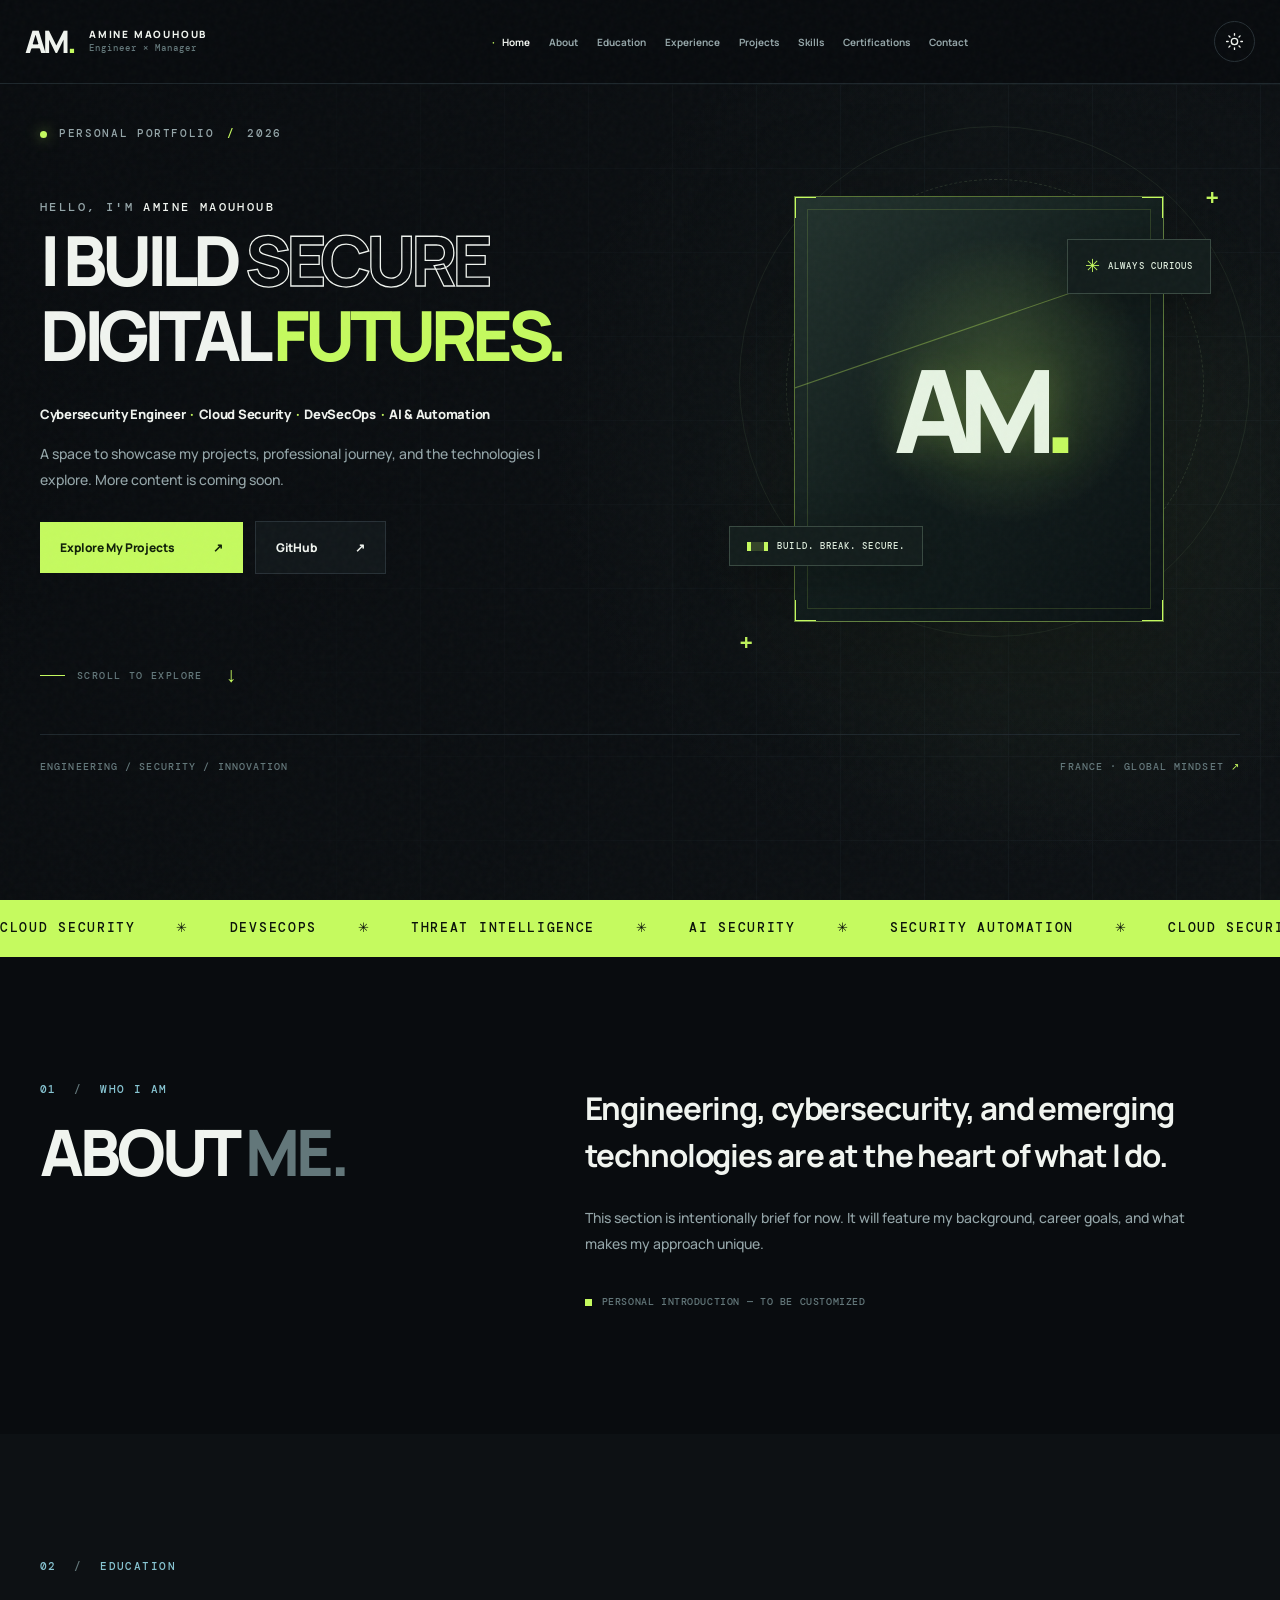
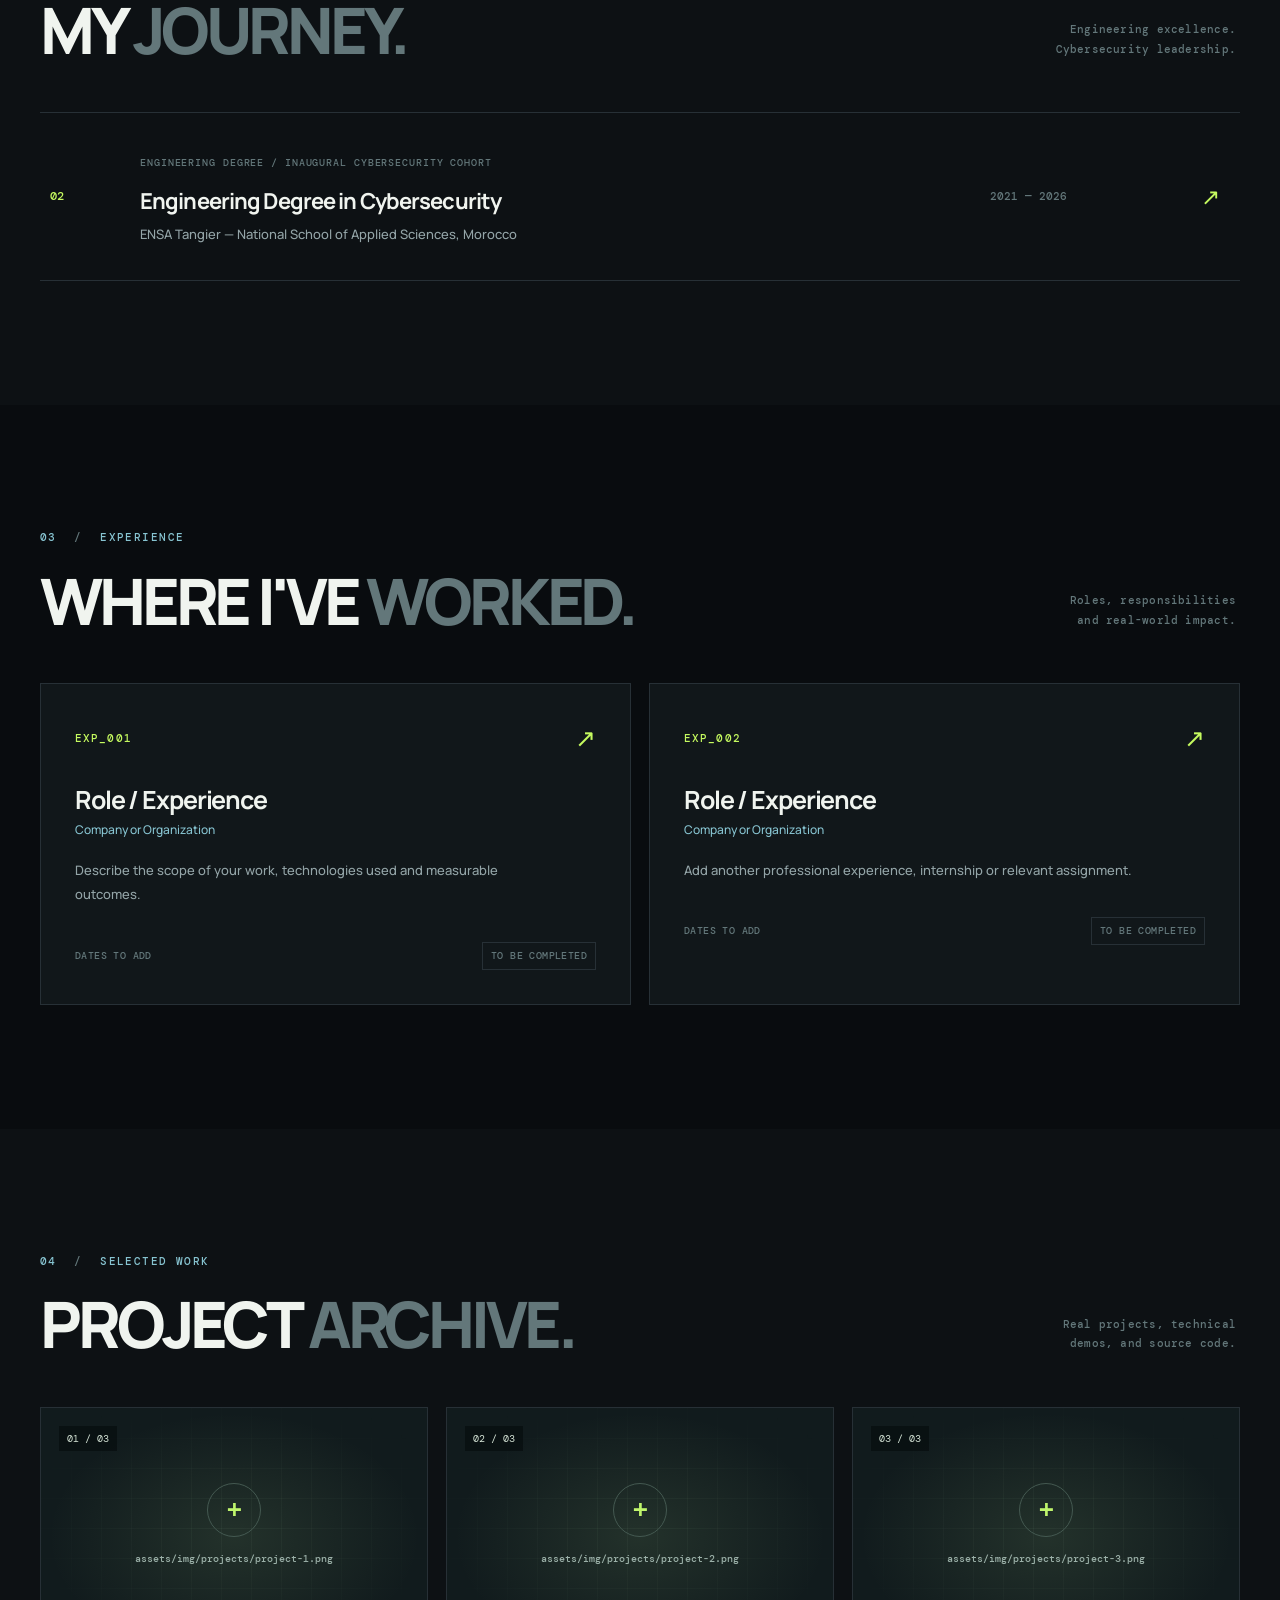
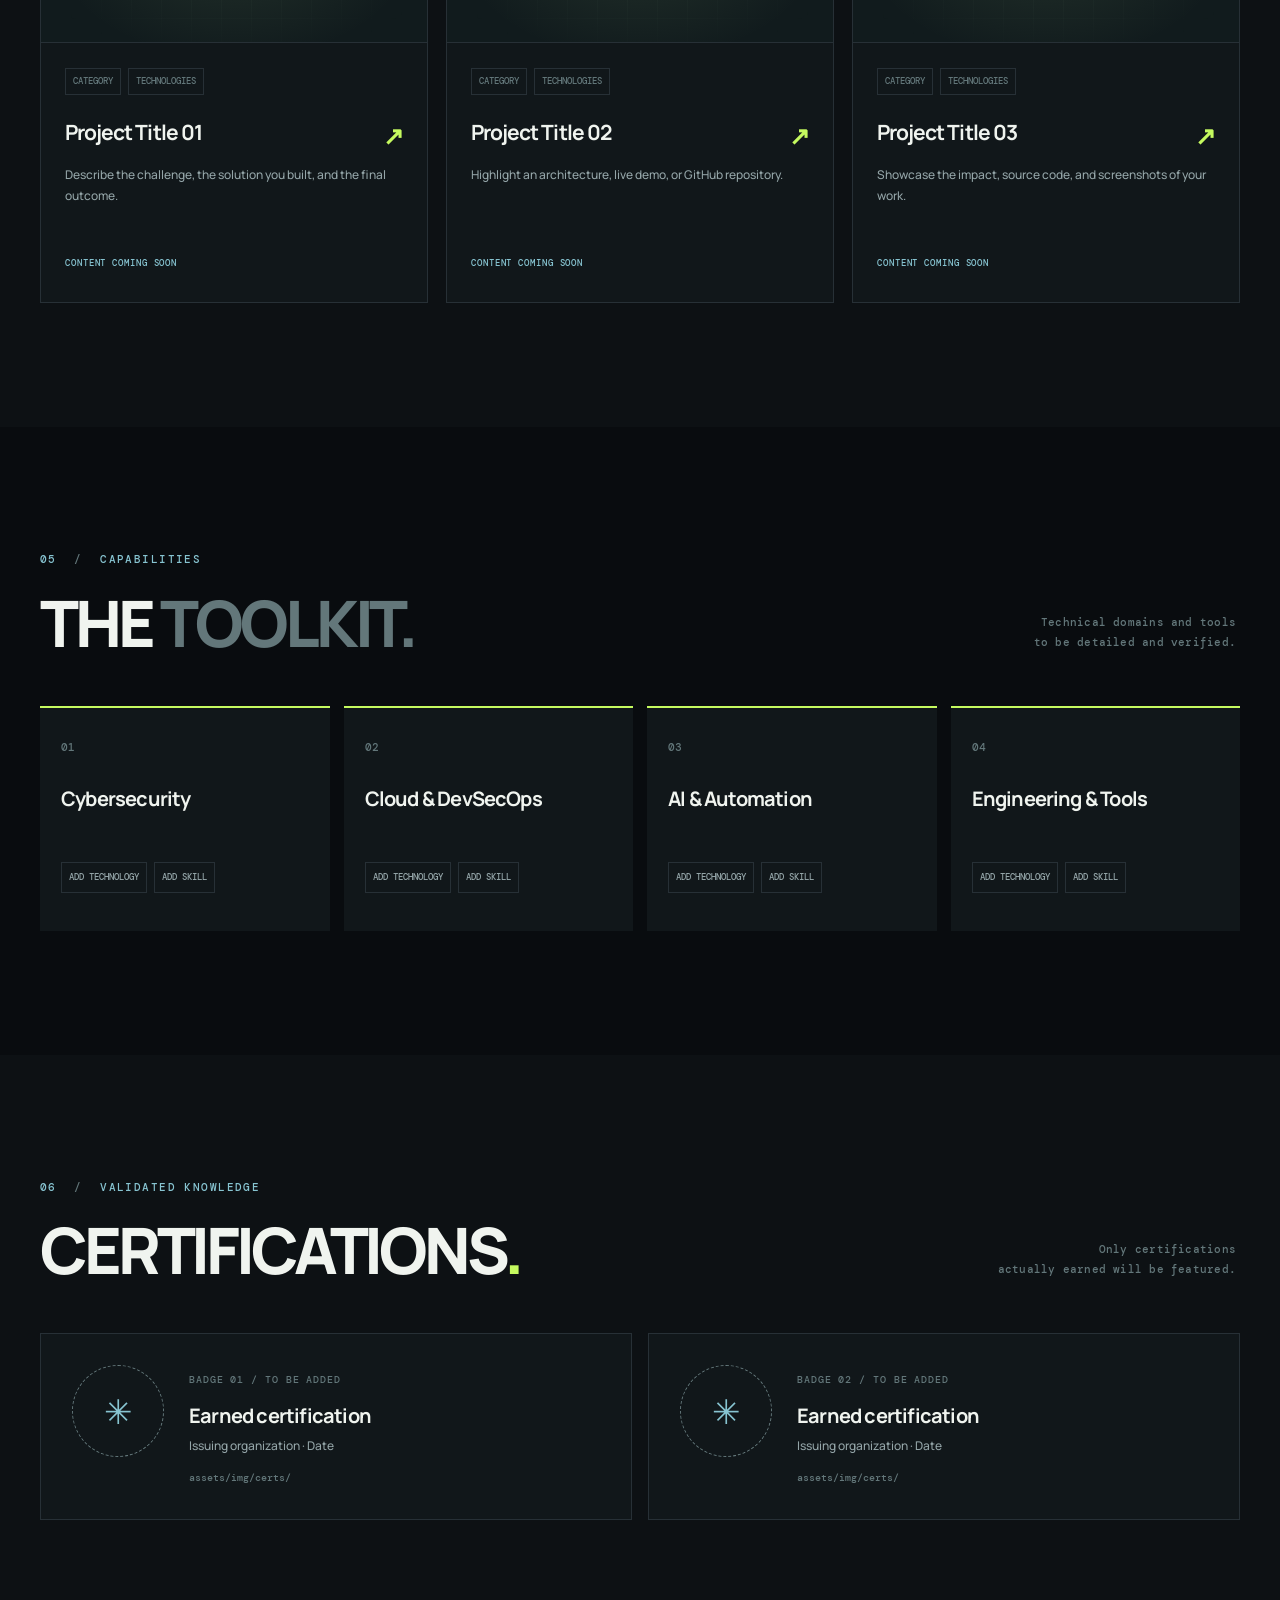
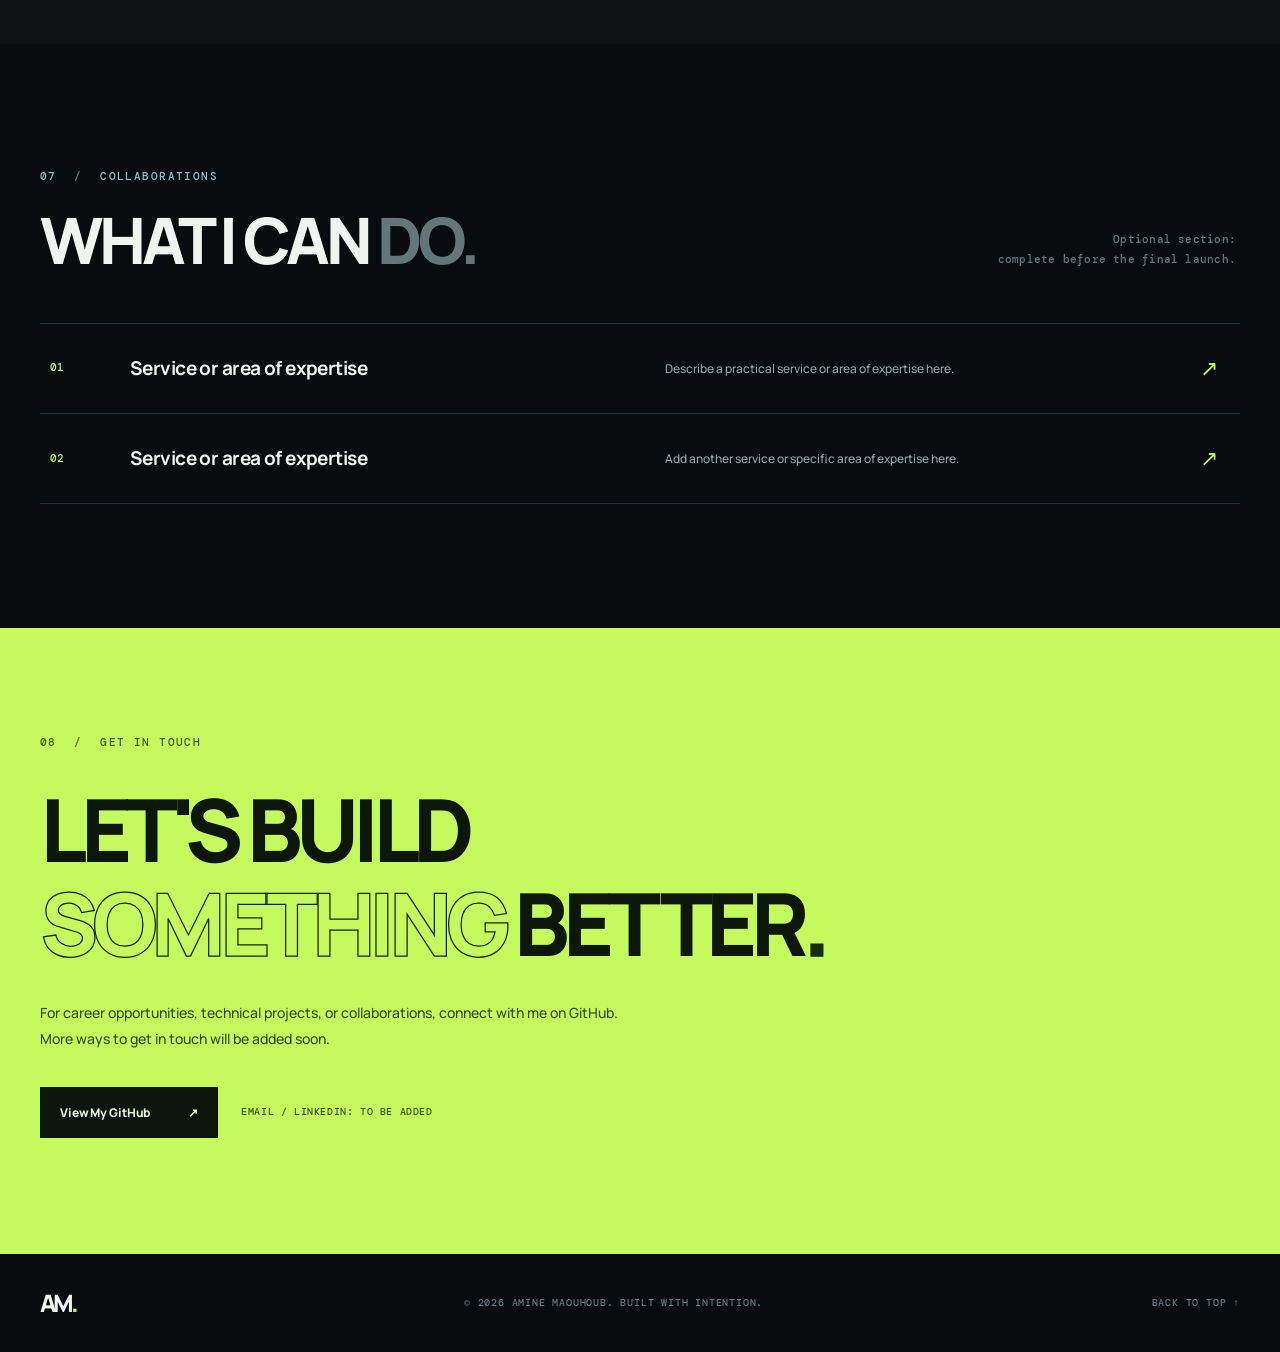
==== index.html @ 88b2c170 "Update index.html" ====
<!doctype html>
<html lang="en" data-theme="dark">
<head>
  <meta charset="utf-8">
  <meta name="viewport" content="width=device-width, initial-scale=1">
  <meta name="theme-color" content="#080b0e">
  <meta name="description" content="Amine Maouhoub's portfolio — cybersecurity engineering, cloud security, DevSecOps, and artificial intelligence.">
  <title>Amine Maouhoub — Cybersecurity Engineering &amp; Management</title>
  <link rel="preconnect" href="https://fonts.googleapis.com">
  <link rel="preconnect" href="https://fonts.gstatic.com" crossorigin>
  <link href="https://fonts.googleapis.com/css2?family=DM+Mono:wght@400;500&family=Manrope:wght@400;500;600;700;800&display=swap" rel="stylesheet">
  <link rel="stylesheet" href="assets/css/style.css">
  <script defer src="assets/js/main.js"></script>
</head>
<body>
  <a class="skip-link" href="#main-content">Skip to main content</a>
  <div class="site-grain" aria-hidden="true"></div>

  <header class="topbar" id="top">
    <a class="brand" href="#home" aria-label="Amine Maouhoub — home">
      <span class="brand-symbol">AM<span class="brand-dot">.</span></span>
      <span class="brand-text"><strong>AMINE MAOUHOUB</strong><small>Engineer × Manager</small></span>
    </a>

    <button class="menu-toggle" id="menu-toggle" type="button" aria-expanded="false" aria-controls="nav" aria-label="Open navigation menu">
      <span></span><span></span><span></span>
    </button>

    <nav class="nav" id="nav" aria-label="Main navigation">
      <a href="#home" class="nav-link active">Home</a>
      <a href="#about" class="nav-link">About</a>
      <a href="#education" class="nav-link">Education</a>
      <a href="#experience" class="nav-link">Experience</a>
      <a href="#projects" class="nav-link">Projects</a>
      <a href="#skills" class="nav-link">Skills</a>
      <a href="#certifications" class="nav-link">Certifications</a>
      <a href="#contact" class="nav-link">Contact</a>
    </nav>

    <button class="theme-toggle" id="theme-toggle" type="button" aria-label="Switch to light mode" title="Toggle color theme">
      <svg class="theme-icon-sun" viewBox="0 0 24 24" width="19" height="19" fill="none" stroke="currentColor" stroke-width="1.7" stroke-linecap="round"><circle cx="12" cy="12" r="4"/><path d="M12 2v2m0 16v2M4.9 4.9l1.4 1.4m11.4 11.4 1.4 1.4M2 12h2m16 0h2M4.9 19.1l1.4-1.4M17.7 6.3l1.4-1.4"/></svg>
      <svg class="theme-icon-moon" viewBox="0 0 24 24" width="19" height="19" fill="none" stroke="currentColor" stroke-width="1.7" stroke-linecap="round"><path d="M20.6 14.5A9 9 0 0 1 9.5 3.4a9 9 0 1 0 11.1 11.1Z"/></svg>
    </button>
  </header>

  <main id="main-content">
    <section class="hero section" id="home" aria-labelledby="hero-title">
      <div class="hero-glow" aria-hidden="true"></div>
      <div class="hero-inner container">
        <div class="hero-left">
          <div class="eyebrow"><span class="live-dot"></span> PERSONAL PORTFOLIO <span class="eyebrow-divider">/</span> 2026</div>
          <p class="hero-intro">HELLO, I'M <span>AMINE MAOUHOUB</span></p>
          <h1 id="hero-title">I BUILD <span class="hero-outline">SECURE</span><br> DIGITAL <span class="accent-word">FUTURES<span class="period">.</span></span></h1>
          <p class="hero-lede">Cybersecurity Engineer <span class="middle-dot">·</span> Cloud Security <span class="middle-dot">·</span> DevSecOps <span class="middle-dot">·</span> AI &amp; Automation</p>
          <p class="hero-desc">A space to showcase my projects, professional journey, and the technologies I explore. More content is coming soon.</p>
          <div class="hero-actions">
            <a href="#projects" class="button button-primary">Explore My Projects <span aria-hidden="true">↗</span></a>
            <a href="https://github.com/aminemaouhoub1312" target="_blank" rel="noopener noreferrer" class="button button-quiet">GitHub <span aria-hidden="true">↗</span></a>
          </div>
          <div class="hero-bottom"><span class="line-dash"></span> SCROLL TO EXPLORE <span class="scroll-icon" aria-hidden="true">↓</span></div>
        </div>
        <div class="hero-right" aria-label="Abstract cybersecurity illustration">
          <div class="visual-halo halo-one" aria-hidden="true"></div>
          <div class="visual-halo halo-two" aria-hidden="true"></div>
          <div class="visual-cross cross-one" aria-hidden="true">+</div>
          <div class="visual-cross cross-two" aria-hidden="true">+</div>
          <div class="profile-container">
            <div class="profile-graphic" id="profile-graphic">
              <div class="profile-monogram" id="profile-monogram" aria-hidden="true">AM<span>.</span></div>
              <!-- Add assets/img/profile.jpg to automatically display your portrait here -->
              <img id="profile-image" class="profile-photo" src="assets/img/profile.jpg" alt="Portrait of Amine Maouhoub" loading="eager">
              <span class="profile-graphic-corner top-left"></span><span class="profile-graphic-corner top-right"></span><span class="profile-graphic-corner bottom-left"></span><span class="profile-graphic-corner bottom-right"></span>
              <div class="profile-scan"></div>
            </div>
            <div class="floating-chip chip-top"><span class="chip-spark">✳</span> ALWAYS CURIOUS</div>
            <div class="floating-chip chip-bottom"><span class="mini-bar"></span> BUILD. BREAK. SECURE.</div>
          </div>
        </div>
      </div>
      <div class="hero-footer container"><span>ENGINEERING / SECURITY / INNOVATION</span><span>FRANCE · GLOBAL MINDSET <span aria-hidden="true">↗</span></span></div>
    </section>

    <div class="marquee" aria-label="Areas of interest"><div class="marquee-track" aria-hidden="true">CLOUD SECURITY <span>✳</span> DEVSECOPS <span>✳</span> THREAT INTELLIGENCE <span>✳</span> AI SECURITY <span>✳</span> SECURITY AUTOMATION <span>✳</span> CLOUD SECURITY <span>✳</span> DEVSECOPS <span>✳</span> THREAT INTELLIGENCE <span>✳</span> AI SECURITY <span>✳</span> SECURITY AUTOMATION <span>✳</span></div></div>

    <section class="section content-section" id="about" aria-labelledby="about-title">
      <div class="container two-col">
        <div class="section-heading"><div class="section-index">01 <span>/</span> WHO I AM</div><h2 id="about-title">ABOUT <span class="text-muted">ME.</span></h2></div>
        <div class="about-copy"><p class="lead">Engineering, cybersecurity, and emerging technologies are at the heart of what I do.</p><p class="muted-copy">This section is intentionally brief for now. It will feature my background, career goals, and what makes my approach unique.</p><div class="inline-note"><span class="note-square"></span> PERSONAL INTRODUCTION — TO BE CUSTOMIZED</div></div>
      </div>
    </section>




<!-- =========================================================
     02 / EDUCATION
     ECE PARIS + ENSA TANGIER
     AMINE MAOUHOUB — PORTFOLIO
========================================================= -->

<section
  class="section content-section section-contrast"
  id="education"
  aria-labelledby="education-title"
>
  <div class="container">

    <!-- SECTION HEADER -->

    <div class="section-heading heading-row">

      <div>
        <div class="section-index">
          02 <span>/</span> EDUCATION
        </div>

        <h2 id="education-title">
          MY <span class="text-muted">JOURNEY.</span>
        </h2>
      </div>

      <p class="heading-aside">
        Engineering excellence.<br>
        Cybersecurity leadership.
      </p>

    </div>


    <!-- EDUCATION TIMELINE -->

    <div class="timeline">




<!-- ==========================================
     ECE PARIS — EXPANDED EDUCATION PANEL
     CYBERSECURITY MANAGEMENT / 2026–2027
=========================================== -->

<div
  class="timeline-panel"
  id="ece-details"
  hidden
>
  <div class="education-detail-card">

    <!-- ECE PARIS SCHOOL LOGO -->

    <div class="education-detail-media">

      <img
        src="assets/img/education/ece-paris-logo.png"
        alt="ECE Paris Engineering School"
        class="education-detail-image"
        loading="lazy"
      >

    </div>

    <!-- PROGRAM OVERVIEW -->

    <div class="education-detail-content">

      <span class="small-label">
        ADVANCED CYBERSECURITY MANAGEMENT / 2026–2027
      </span>

      <h3>
        Cybersecurity Strategy, GRC
        &amp; AI Governance
      </h3>

      <p>
        Currently pursuing advanced studies in
        Cybersecurity Management at ECE Paris,
        building on my engineering background
        to develop the strategic, organizational
        and technical capabilities required
        to manage modern cybersecurity programs.
      </p>

      <p>
        My academic and professional focus combines
        security governance, enterprise risk management,
        regulatory compliance, security auditing,
        operational resilience and the governance
        and assurance of emerging AI systems.
      </p>


      <!-- ======================================
           FOUR MANAGEMENT PILLARS
      ======================================= -->

      <div class="ece-management-grid">

        <!-- 01 / STRATEGY & LEADERSHIP -->

        <div class="ece-management-card">

          <span class="ece-management-id">
            01 / STRATEGY &amp; LEADERSHIP
          </span>

          <h4>
            Cybersecurity Strategy &amp; Management
          </h4>

          <p>
            Cybersecurity strategy, security program
            management, security governance,
            decision-making, security architecture
            oversight, risk-based prioritization,
            security policies, KPIs, reporting
            and alignment of cybersecurity
            initiatives with business objectives.
          </p>

        </div>


        <!-- 02 / GOVERNANCE, RISK & COMPLIANCE -->

        <div class="ece-management-card">

          <span class="ece-management-id">
            02 / GRC &amp; COMPLIANCE
          </span>

          <h4>
            Governance, Risk &amp; Compliance
          </h4>

          <p>
            Information security management,
            cybersecurity risk assessment,
            ISO/IEC 27001, ISO/IEC 27002,
            ISO/IEC 27005, EBIOS Risk Manager,
            NIST CSF, regulatory compliance,
            GDPR, NIS2, DORA, risk treatment
            and security control frameworks.
          </p>

        </div>


        <!-- 03 / AUDIT & ASSURANCE -->

        <div class="ece-management-card">

          <span class="ece-management-id">
            03 / AUDIT &amp; ASSURANCE
          </span>

          <h4>
            Security Auditing &amp; Risk Assurance
          </h4>

          <p>
            Security audits, control assessment,
            vulnerability and threat analysis,
            risk scenarios, security evidence
            collection, compliance assessment,
            remediation planning, third-party
            risk evaluation, audit reporting
            and continuous security improvement.
          </p>

        </div>


        <!-- 04 / AI SECURITY & GOVERNANCE -->

        <div class="ece-management-card">

          <span class="ece-management-id">
            04 / AI GOVERNANCE &amp; SECURITY
          </span>

          <h4>
            AI Security, Governance &amp; Audit
          </h4>

          <p>
            AI risk management, AI governance,
            security assessment of AI systems,
            EU AI Act, ISO/IEC 42001,
            ISO/IEC 23894, NIST AI RMF,
            LLM and AI agent risk assessment,
            AI system auditing, traceability,
            accountability and security assurance.
          </p>

        </div>

      </div>


      <!-- KEY MANAGEMENT DOMAINS -->

      <div
        class="education-highlights"
        aria-label="Cybersecurity management focus areas"
      >

        <span>Cybersecurity Leadership</span>
        <span>Security Strategy</span>
        <span>GRC</span>
        <span>ISO 27001</span>
        <span>ISO 27005</span>
        <span>EBIOS RM</span>
        <span>Risk Management</span>
        <span>Security Auditing</span>
        <span>NIS2</span>
        <span>DORA</span>
        <span>AI Governance</span>
        <span>EU AI Act</span>
        <span>ISO 42001</span>
        <span>AI Security Audit</span>
        <span>Security Assurance</span>

      </div>


      <!-- PRACTICAL LEARNING -->

      <p>
        Through practical case studies, risk
        assessments, audit exercises and security
        management projects, I am strengthening
        my ability to translate technical findings
        into actionable security decisions,
        prioritize remediation, evaluate
        compliance requirements and support
        organization-wide cybersecurity strategies.
      </p>

      <p>
        My objective is to bridge technical
        cybersecurity engineering with security
        leadership, combining hands-on expertise,
        governance and emerging AI assurance
        practices to address complex
        organizational security challenges.
      </p>

    </div>
    <!-- END PROGRAM CONTENT -->

  </div>
  <!-- END EDUCATION DETAIL CARD -->

</div>
<!-- END ECE PARIS PANEL -->

      
      <!-- ===================================================
           02 / ENSA TANGIER — 2021–2026
      ==================================================== -->

      <article class="timeline-row timeline-row-expandable">

        <span class="timeline-index">02</span>

        <div>

          <span class="small-label">
            ENGINEERING DEGREE / INAUGURAL CYBERSECURITY COHORT
          </span>

          <h3>
            Engineering Degree in Cybersecurity
          </h3>

          <p>
            ENSA Tangier — National School of Applied
            Sciences, Morocco
          </p>

        </div>

        <span class="timeline-date">
          2021 — 2026
        </span>

        <button
          class="timeline-toggle"
          type="button"
          aria-expanded="false"
          aria-controls="ensa-details"
          aria-label="Open ENSA Tangier details"
          title="View engineering degree and curriculum"
        >
          ↗
        </button>

      </article>


      <!-- ===================================================
           ENSA TANGIER — EXPANDED PANEL
      ==================================================== -->

      <div
        class="timeline-panel"
        id="ensa-details"
        hidden
      >

        <div class="education-detail-card">


          <!-- SCHOOL IDENTITY -->

          <div class="education-detail-media ensa-identity">

            <img
              src="assets/img/education/ensa-tanger-logo.png"
              alt="ENSA Tangier Engineering School logo"
              class="education-detail-image ensa-logo"
              loading="lazy"
            >

            <span class="ensa-school-caption">
              ENSA TANGIER <span>/</span> MOROCCO
            </span>

            <span class="ensa-degree-caption">
              5-YEAR ENGINEERING PATH
            </span>

          </div>


          <!-- MAIN CONTENT -->

          <div class="education-detail-content">

            <span class="small-label">
              ENGINEERING EDUCATION / 2021–2026
            </span>

            <h3>
              Cybersecurity Engineering — ENSA Tangier
            </h3>


            <!-- PROGRAM INTRODUCTION -->

            <p>
              Part of the inaugural cohort of the
              dedicated Cybersecurity Engineering
              track at ENSA Tangier, I completed
              a five-year engineering program built
              on strong foundations in computer
              science, applied mathematics, networking,
              software development and systems
              engineering.
            </p>

            <p>
              The curriculum combines advanced
              cybersecurity engineering with
              artificial intelligence, cloud computing,
              offensive and defensive security,
              cryptography, threat intelligence,
              malware analysis, digital forensics
              and security governance.
            </p>

            <p>
              Its practice-oriented approach
              integrates technical coursework,
              hands-on laboratory exercises,
              engineering projects and applied
              cybersecurity scenarios, connecting
              theoretical foundations with
              operational security challenges.
            </p>


         
<!-- ===================================================
     FIVE ENGINEERING & SPECIALIZATION PILLARS
=================================================== -->

<div class="ensa-pillars">

  <!-- 01 / CORE ENGINEERING -->

  <div class="ensa-pillar">
    <span class="ensa-pillar-id">
      01 / CORE ENGINEERING
    </span>

    <h4>Computer Science &amp; Networks</h4>

    <p>
      Python, Java, object-oriented programming,
      algorithms, data structures, databases,
      computer architecture, operating systems,
      system administration, network protocols,
      advanced networking, applied mathematics
      and cryptography.
    </p>
  </div>


  <!-- 02 / SECURITY ENGINEERING -->

  <div class="ensa-pillar">
    <span class="ensa-pillar-id">
      02 / SECURITY ENGINEERING
    </span>

    <h4>Offensive &amp; Defensive Security</h4>

    <p>
      Penetration testing, ethical hacking,
      network and web security, IoT security,
      malware analysis, reverse engineering,
      digital forensics, cyber threat intelligence,
      intrusion detection and security monitoring.
    </p>
  </div>


  <!-- 03 / AI FUNDAMENTALS & INFRASTRUCTURE -->

  <div class="ensa-pillar">
    <span class="ensa-pillar-id">
      03 / AI &amp; INFRASTRUCTURE
    </span>

    <h4>AI Fundamentals &amp; Cloud Infrastructure</h4>

    <p>
      Artificial intelligence, problem solving,
      machine learning, deep learning,
      anomaly detection, AI-based malware tracking,
      virtualization, data centers,
      cloud administration and cloud security.
    </p>
  </div>


  <!-- 04 / GOVERNANCE & INDUSTRY -->

  <div class="ensa-pillar">
    <span class="ensa-pillar-id">
      04 / GOVERNANCE &amp; INDUSTRY
    </span>

    <h4>Risk, Audit &amp; Industrial Security</h4>

    <p>
      ISO 27001, ISO 27002, ISO 27005,
      EBIOS Risk Manager, cybersecurity auditing,
      risk assessment, GDPR, DevSecOps,
      Industry 4.0 cybersecurity and
      SWIFT banking security.
    </p>
  </div>


 
<!-- ==========================================
     05 / ADVANCED AI SPECIALIZATION
=========================================== -->

<div class="ensa-pillar ensa-pillar--advanced">

  <span class="ensa-pillar-id">
    05 / ADVANCED AI SPECIALIZATION
    — INDEPENDENT PROJECTS
  </span>

  <h4>
    AI Engineering, Agentic Systems
    &amp; AI Security
  </h4>

  <p>
    Building on my academic foundations in
    artificial intelligence and cybersecurity,
    I explore the development, integration
    and security of modern AI-powered systems,
    with a focus on practical cybersecurity
    applications and intelligent automation.
  </p>

  <!-- FOUR AI SPECIALIZATION CARDS -->

  <div class="ensa-ai-specializations">

    <!-- 01 / AI DEVELOPMENT -->

    <div class="ensa-ai-specialization-card">
      <strong>AI Development &amp; Engineering</strong>

      <p>
        LLM integration, machine learning models,
        Retrieval-Augmented Generation (RAG),
        embeddings, vector databases,
        AI agents, model evaluation and
        intelligent application architectures.
      </p>
    </div>

    <!-- 02 / AI FOR CYBERSECURITY -->

    <div class="ensa-ai-specialization-card">
      <strong>AI for Cybersecurity</strong>

      <p>
        AI-assisted threat intelligence,
        security analytics, detection engineering,
        threat correlation, incident investigation,
        SOC augmentation and automated
        security workflows.
      </p>
    </div>

    <!-- 03 / AI SECURITY -->

    <div class="ensa-ai-specialization-card">
      <strong>AI Security &amp; Defense</strong>

      <p>
        LLM application security, prompt injection,
        secure RAG architectures, sensitive data
        protection, agent permissions,
        secure tool execution, threat modeling
        and defensive guardrails.
      </p>
    </div>

    
<!-- 04 / AI INFRASTRUCTURE & OPERATIONS -->

<div class="ensa-ai-specialization-card">

  <strong>
    AI Infrastructure, MLOps &amp; LLMOps
  </strong>

  <p>
    Exploring AI model deployment, inference
    pipelines, fine-tuning workflows, model
    serving, containerization, orchestration,
    API integration, model evaluation,
    observability, performance optimization
    and scalable AI application operations.
  </p>

</div>


  </div>
  <!-- END AI SPECIALIZATIONS -->

</div>
<!-- END PILLAR 05 -->

</div>
<!-- END FIVE PILLARS -->



            <!-- =========================================
                 CORE SKILLS & TECHNOLOGIES
            ========================================== -->

            <div
              class="education-highlights"
              aria-label="Engineering disciplines and technologies"
            >

              <span>Python</span>
              <span>Java</span>
              <span>Computer Networks</span>
              <span>Linux</span>
              <span>Network Security</span>
              <span>Penetration Testing</span>
              <span>Ethical Hacking</span>
              <span>Reverse Engineering</span>
              <span>Malware Analysis</span>
              <span>Digital Forensics</span>
              <span>Threat Intelligence</span>
              <span>Cryptography</span>
              <span>Cloud Security</span>
              <span>DevSecOps</span>
              <span>Machine Learning</span>
              <span>Deep Learning</span>
              <span>Security Auditing</span>
              <span>ISO 27001</span>
              <span>EBIOS RM</span>
              <span>GDPR</span>

            </div>


            <!-- =========================================
                 ORIGINAL ACADEMIC CURRICULUM
            ========================================== -->

            <details class="ensa-curriculum">

              <summary>
                Explore the original curriculum
                <span aria-hidden="true">↗</span>
              </summary>

              <p class="ensa-curriculum-intro">
                Selected academic curriculum extracts
                covering semesters 1–5.
                Click any image to view the
                original program in full size.
              </p>

              <div class="ensa-curriculum-grid">


                <!-- SEMESTERS 1 & 2 -->

                <a
                  href="assets/img/education/ensa-curriculum-s1-s2.jpeg"
                  target="_blank"
                  rel="noopener noreferrer"
                >

                  <img
                    src="assets/img/education/ensa-curriculum-s1-s2.jpeg"
                    alt="ENSA Tangier curriculum — semesters 1 and 2"
                    loading="lazy"
                  >

                  <span>
                    SEMESTERS 01–02
                    <span aria-hidden="true">↗</span>
                  </span>

                </a>


                <!-- SEMESTERS 3 & 4 -->

                <a
                  href="assets/img/education/ensa-curriculum-s3-s4.jpeg"
                  target="_blank"
                  rel="noopener noreferrer"
                >

                  <img
                    src="assets/img/education/ensa-curriculum-s3-s4.jpeg"
                    alt="ENSA Tangier curriculum — semesters 3 and 4"
                    loading="lazy"
                  >

                  <span>
                    SEMESTERS 03–04
                    <span aria-hidden="true">↗</span>
                  </span>

                </a>


                <!-- SEMESTER 5 -->

                <a
                  href="assets/img/education/ensa-curriculum-s5.jpeg"
                  target="_blank"
                  rel="noopener noreferrer"
                >

                  <img
                    src="assets/img/education/ensa-curriculum-s5.jpeg"
                    alt="ENSA Tangier curriculum — semester 5"
                    loading="lazy"
                  >

                  <span>
                    SEMESTER 05
                    <span aria-hidden="true">↗</span>
                  </span>

                </a>

              </div>

            </details>

          </div>
          <!-- END ENSA CONTENT -->

        </div>
        <!-- END EDUCATION DETAIL CARD -->

      </div>
      <!-- END ENSA DETAILS -->


    </div>
    <!-- END TIMELINE -->

  </div>
  <!-- END CONTAINER -->

</section>
<!-- END EDUCATION SECTION -->



          

    <!-- 03 / EXPERIENCE -->
    <section class="section content-section" id="experience" aria-labelledby="experience-title">
      <div class="container">
        <div class="section-heading heading-row">
          <div>
            <div class="section-index">03 <span>/</span> EXPERIENCE</div>
            <h2 id="experience-title">WHERE I'VE <span class="text-muted">WORKED.</span></h2>
          </div>
          <p class="heading-aside">Roles, responsibilities<br>and real-world impact.</p>
        </div>
        <div class="experience-grid">
          <article class="outline-card">
            <div class="card-top"><span class="micro-label">EXP_001</span><span class="card-symbol" aria-hidden="true">↗</span></div>
            <h3>Role / Experience</h3>
            <p class="exp-company">Company or Organization</p>
            <p class="card-description">Describe the scope of your work, technologies used and measurable outcomes.</p>
            <div class="card-bottom"><span>DATES TO ADD</span><span class="status-tag">TO BE COMPLETED</span></div>
          </article>
          <article class="outline-card">
            <div class="card-top"><span class="micro-label">EXP_002</span><span class="card-symbol" aria-hidden="true">↗</span></div>
            <h3>Role / Experience</h3>
            <p class="exp-company">Company or Organization</p>
            <p class="card-description">Add another professional experience, internship or relevant assignment.</p>
            <div class="card-bottom"><span>DATES TO ADD</span><span class="status-tag">TO BE COMPLETED</span></div>
          </article>
        </div>
      </div>
    </section>

    <section class="section content-section section-contrast" id="projects" aria-labelledby="projects-title">
      <div class="container">
        <div class="section-heading heading-row"><div><div class="section-index">04 <span>/</span> SELECTED WORK</div><h2 id="projects-title">PROJECT <span class="text-muted">ARCHIVE.</span></h2></div><p class="heading-aside">Real projects, technical<br>demos, and source code.</p></div>
        <div class="project-grid">
          <article class="project-card"><div class="project-media"><div class="project-gridline"></div><div class="project-placeholder"><span class="placeholder-icon">+</span><span>assets/img/projects/project-1.png</span></div><img src="assets/img/projects/project-1.png" alt="Preview of project 1" loading="lazy" class="project-image"><span class="project-number">01 / 03</span></div><div class="project-content"><div class="project-tags"><span>CATEGORY</span><span>TECHNOLOGIES</span></div><h3>Project Title 01 <span aria-hidden="true">↗</span></h3><p>Describe the challenge, the solution you built, and the final outcome.</p><span class="project-status">CONTENT COMING SOON</span></div></article>
          <article class="project-card"><div class="project-media"><div class="project-gridline"></div><div class="project-placeholder"><span class="placeholder-icon">+</span><span>assets/img/projects/project-2.png</span></div><img src="assets/img/projects/project-2.png" alt="Preview of project 2" loading="lazy" class="project-image"><span class="project-number">02 / 03</span></div><div class="project-content"><div class="project-tags"><span>CATEGORY</span><span>TECHNOLOGIES</span></div><h3>Project Title 02 <span aria-hidden="true">↗</span></h3><p>Highlight an architecture, live demo, or GitHub repository.</p><span class="project-status">CONTENT COMING SOON</span></div></article>
          <article class="project-card"><div class="project-media"><div class="project-gridline"></div><div class="project-placeholder"><span class="placeholder-icon">+</span><span>assets/img/projects/project-3.png</span></div><img src="assets/img/projects/project-3.png" alt="Preview of project 3" loading="lazy" class="project-image"><span class="project-number">03 / 03</span></div><div class="project-content"><div class="project-tags"><span>CATEGORY</span><span>TECHNOLOGIES</span></div><h3>Project Title 03 <span aria-hidden="true">↗</span></h3><p>Showcase the impact, source code, and screenshots of your work.</p><span class="project-status">CONTENT COMING SOON</span></div></article>
        </div>
      </div>
    </section>

    <section class="section content-section" id="skills" aria-labelledby="skills-title">
      <div class="container">
        <div class="section-heading heading-row"><div><div class="section-index">05 <span>/</span> CAPABILITIES</div><h2 id="skills-title">THE <span class="text-muted">TOOLKIT.</span></h2></div><p class="heading-aside">Technical domains and tools<br>to be detailed and verified.</p></div>
        <div class="skills-grid">
          <div class="skill-box"><span class="skill-number">01</span><h3>Cybersecurity</h3><div class="skill-tags"><span>ADD TECHNOLOGY</span><span>ADD SKILL</span></div></div>
          <div class="skill-box"><span class="skill-number">02</span><h3>Cloud &amp; DevSecOps</h3><div class="skill-tags"><span>ADD TECHNOLOGY</span><span>ADD SKILL</span></div></div>
          <div class="skill-box"><span class="skill-number">03</span><h3>AI &amp; Automation</h3><div class="skill-tags"><span>ADD TECHNOLOGY</span><span>ADD SKILL</span></div></div>
          <div class="skill-box"><span class="skill-number">04</span><h3>Engineering &amp; Tools</h3><div class="skill-tags"><span>ADD TECHNOLOGY</span><span>ADD SKILL</span></div></div>
        </div>
      </div>
    </section>

    <section class="section content-section section-contrast" id="certifications" aria-labelledby="cert-title">
      <div class="container"><div class="section-heading heading-row"><div><div class="section-index">06 <span>/</span> VALIDATED KNOWLEDGE</div><h2 id="cert-title">CERTIFICATIONS<span class="period">.</span></h2></div><p class="heading-aside">Only certifications<br>actually earned will be featured.</p></div>
        <div class="cert-grid"><div class="cert-card"><span class="cert-placeholder" aria-hidden="true">✳</span><div><span class="small-label">BADGE 01 / TO BE ADDED</span><h3>Earned certification</h3><p>Issuing organization · Date</p><code>assets/img/certs/</code></div></div><div class="cert-card"><span class="cert-placeholder" aria-hidden="true">✳</span><div><span class="small-label">BADGE 02 / TO BE ADDED</span><h3>Earned certification</h3><p>Issuing organization · Date</p><code>assets/img/certs/</code></div></div></div>
      </div>
    </section>

    <section class="section content-section" id="services" aria-labelledby="services-title">
      <div class="container"><div class="section-heading heading-row"><div><div class="section-index">07 <span>/</span> COLLABORATIONS</div><h2 id="services-title">WHAT I CAN <span class="text-muted">DO.</span></h2></div><p class="heading-aside">Optional section:<br>complete before the final launch.</p></div>
        <div class="services-list"><div class="service-row"><span>01</span><h3>Service or area of expertise</h3><p>Describe a practical service or area of expertise here.</p><span aria-hidden="true">↗</span></div><div class="service-row"><span>02</span><h3>Service or area of expertise</h3><p>Add another service or specific area of expertise here.</p><span aria-hidden="true">↗</span></div></div>
      </div>
    </section>

    <section class="section contact-section" id="contact" aria-labelledby="contact-title">
      <div class="container contact-layout"><div class="section-index">08 <span>/</span> GET IN TOUCH</div><h2 id="contact-title">LET'S BUILD<br><span>SOMETHING</span> BETTER<span class="period">.</span></h2><p>For career opportunities, technical projects, or collaborations, connect with me on GitHub. More ways to get in touch will be added soon.</p><div class="contact-actions"><a class="button button-dark" href="https://github.com/aminemaouhoub1312" target="_blank" rel="noopener noreferrer">View My GitHub <span aria-hidden="true">↗</span></a><span class="contact-placeholder">EMAIL / LINKEDIN: TO BE ADDED</span></div></div>
    </section>
  </main>

  <footer class="footer"><div class="container footer-content"><a href="#home" class="footer-logo">AM<span>.</span></a><span>© <span id="year">2026</span> AMINE MAOUHOUB. BUILT WITH INTENTION.</span><a href="#top" class="to-top">BACK TO TOP ↑</a></div></footer>
</body>
</html>
---- assets/css/style.css ----
/* ============================================================
   AMINE MAOUHOUB — PREMIUM PORTFOLIO
   VERSION 2026

   Sections:
   01. Theme & Global
   02. Header & Navigation
   03. Hero
   04. Profile Visual
   05. Section Layout
   06. Education Timeline
   07. Experience
   08. Projects
   09. Skills
   10. Certifications & Services
   11. Contact & Footer
   12. Education Detail Panels
   13. ENSA Engineering Pillars
   14. Advanced AI Specialization
   15. Curriculum Gallery
   16. Animations
   17. Responsive Design
============================================================ */


/* ============================================================
   01. DARK / LIGHT THEME
============================================================ */

:root {
  color-scheme: dark;

  --bg: #090c0f;
  --bg2: #0d1114;
  --panel: #11171a;

  --stroke: #273036;
  --stroke-soft: #1e272c;

  --text: #f0f4ef;
  --muted: #94a5a8;
  --subtle: #63777a;

  --accent: #c5fa5f;
  --accent2: #87c4d1;

  --shadow: rgba(0, 0, 0, .3);
  --header: rgba(9, 12, 15, .92);
}

[data-theme="light"] {
  color-scheme: light;

  --bg: #f3f5ef;
  --bg2: #e9ede6;
  --panel: #ffffff;

  --stroke: #ced7ce;
  --stroke-soft: #dbe2d8;

  --text: #161f20;
  --muted: #4e6160;
  --subtle: #70807c;

  --accent: #8bc81d;
  --accent2: #406e74;

  --shadow: rgba(16, 40, 27, .08);
  --header: rgba(243, 245, 239, .94);
}


/* ============================================================
   GLOBAL RESET & TYPOGRAPHY
============================================================ */

* {
  box-sizing: border-box;
}

html {
  scroll-behavior: smooth;
  scroll-padding-top: 84px;
}

body {
  margin: 0;
  background: var(--bg);
  color: var(--text);

  font-family: Manrope, Arial, Helvetica, sans-serif;
  font-weight: 500;
  line-height: 1.6;

  -webkit-font-smoothing: antialiased;

  transition:
    background .25s,
    color .25s;
}

button,
a {
  font: inherit;
}

a {
  color: inherit;
  text-decoration: none;
}

button {
  cursor: pointer;
}

button:focus-visible,
a:focus-visible,
summary:focus-visible {
  outline: 2px solid var(--accent);
  outline-offset: 5px;
}

::selection {
  background: var(--accent);
  color: #0c1406;
}

.container {
  width: min(1380px, calc(100% - 112px));
  margin: 0 auto;
}

.section {
  position: relative;
}

.site-grain {
  pointer-events: none;
  position: fixed;
  inset: 0;
  z-index: 70;
  opacity: .035;

  background-image: url("data:image/svg+xml,%3Csvg viewBox='0 0 180 180' xmlns='http://www.w3.org/2000/svg'%3E%3Cfilter id='noise'%3E%3CfeTurbulence type='fractalNoise' baseFrequency='.9' numOctaves='3' stitchTiles='stitch'/%3E%3C/filter%3E%3Crect width='100%25' height='100%25' filter='url(%23noise)' opacity='.8'/%3E%3C/svg%3E");
}

.skip-link {
  position: absolute;
  left: 12px;
  top: -60px;
  z-index: 150;

  padding: 10px;
  background: var(--accent);
  color: #091109;
}

.skip-link:focus {
  top: 10px;
}


/* ============================================================
   02. HEADER & NAVIGATION
============================================================ */

.topbar {
  height: 84px;
  padding: 0 38px;

  display: flex;
  align-items: center;
  gap: 24px;

  background: var(--header);
  border-bottom: 1px solid var(--stroke-soft);

  position: sticky;
  top: 0;
  z-index: 60;

  backdrop-filter: blur(22px);
  -webkit-backdrop-filter: blur(22px);
}

.brand {
  display: flex;
  align-items: center;
  gap: 15px;
  min-width: 273px;
}

.brand-symbol {
  font-size: 31px;
  font-weight: 800;
  letter-spacing: -3px;
  line-height: 1;
}

.brand-dot,
.period {
  color: var(--accent);
}

.brand-text {
  display: flex;
  flex-direction: column;
  line-height: 1.5;
}

.brand-text strong {
  font-size: 10px;
  letter-spacing: .18em;
  white-space: nowrap;
  font-weight: 800;
}

.brand-text small {
  font-family: 'DM Mono', monospace;
  color: var(--subtle);
  font-size: 9px;
  letter-spacing: .11em;
}

.nav {
  display: flex;
  align-items: center;
  gap: 3px;
  margin: auto;
}

.nav-link {
  font-size: 11px;
  padding: 12px;
  color: var(--muted);
  font-weight: 700;
  white-space: nowrap;

  transition:
    color .2s,
    background .2s;
}

.nav-link:hover,
.nav-link.active {
  color: var(--text);
}

.nav-link.active::before {
  content: '·';
  color: var(--accent);
  margin-right: 7px;
  font-weight: 900;
}

/* Theme button */

.theme-toggle {
  display: grid;
  place-items: center;

  width: 41px;
  height: 41px;

  color: var(--text);
  background: transparent;
  border: 1px solid var(--stroke);
  border-radius: 50%;

  margin-left: 8px;
  flex-shrink: 0;
}

.theme-toggle:hover {
  border-color: var(--accent);
}

.theme-icon-moon {
  display: none;
}

[data-theme="light"] .theme-icon-sun {
  display: none;
}

[data-theme="light"] .theme-icon-moon {
  display: block;
}

/* Mobile menu button */

.menu-toggle {
  display: none;

  background: transparent;
  border: 0;

  align-items: center;
  justify-content: center;
  flex-direction: column;
  gap: 5px;

  width: 38px;
  height: 38px;
}

.menu-toggle span {
  display: block;
  height: 2px;
  width: 22px;
  background: var(--text);

  transition:
    transform .2s,
    opacity .2s;
}


/* ============================================================
   03. HERO SECTION
============================================================ */

.hero {
  min-height: calc(100svh - 84px);
  overflow: hidden;

  background:
    radial-gradient(
      ellipse 44% 70% at 77% 43%,
      rgba(96, 132, 109, .09),
      transparent 78%
    ),
    linear-gradient(115deg, var(--bg), var(--bg2));
}

.hero::before {
  content: '';
  position: absolute;
  inset: 0;

  background-image:
    linear-gradient(
      var(--stroke-soft) 1px,
      transparent 1px
    ),
    linear-gradient(
      90deg,
      var(--stroke-soft) 1px,
      transparent 1px
    );

  background-size: 84px 84px;
  mask-image: linear-gradient(to right, transparent 9%, #000 76%);
  opacity: .33;

  pointer-events: none;
}

.hero-glow {
  position: absolute;
  right: -12%;
  top: 5%;

  width: 60vw;
  height: 60vw;
  max-width: 900px;
  max-height: 900px;

  border-radius: 50%;

  background:
    radial-gradient(
      circle,
      rgba(188, 253, 100, .05),
      transparent 65%
    );

  pointer-events: none;
}

.hero-inner {
  min-height: 630px;

  display: grid;
  grid-template-columns: 1.12fr .88fr;
  gap: 15px;
  align-items: center;

  padding-top: 30px;
  padding-bottom: 30px;

  position: relative;
}

.hero-left {
  position: relative;
  z-index: 2;
}

.eyebrow,
.section-index,
.micro-label,
.small-label,
.project-tags,
.project-status,
.chip-top,
.chip-bottom,
.inline-note,
.hero-intro,
.hero-bottom,
.hero-footer,
.heading-aside,
.timeline-date,
.timeline-index,
.card-bottom,
.skill-number,
.cert-card code,
.contact-placeholder,
.footer,
.scroll-icon {
  font-family: 'DM Mono', monospace;
}

.eyebrow {
  color: var(--muted);
  font-size: 11px;
  letter-spacing: .15em;

  display: flex;
  align-items: center;
  gap: 12px;
}

.live-dot {
  height: 7px;
  width: 7px;
  border-radius: 50%;

  background: var(--accent);
  box-shadow: 0 0 14px rgba(197, 250, 95, .6);
}

.eyebrow-divider {
  color: var(--accent);
}

.hero-intro {
  font-size: 12px;
  letter-spacing: .2em;
  color: var(--muted);
  margin: 55px 0 6px;
}

.hero-intro span {
  color: var(--text);
}

.hero h1 {
  margin: 0;

  font-size: clamp(54px, 5.2vw, 95px);
  font-weight: 800;

  letter-spacing: -.077em;
  line-height: 1.08;
  white-space: nowrap;
}

.hero-outline {
  color: transparent;
  -webkit-text-stroke: 1.3px var(--text);
}

.accent-word {
  color: var(--accent);
}

.hero-lede {
  font-weight: 800;
  font-size: 13px;
  margin: 32px 0 16px;
  letter-spacing: -.02em;
}

.middle-dot {
  color: var(--accent);
  padding: 0 2px;
}

.hero-desc {
  max-width: 530px;
  color: var(--muted);
  font-size: 14px;
  line-height: 1.85;
  margin: 0 0 28px;
}

.hero-actions {
  display: flex;
  align-items: center;
  gap: 12px;
}

.button {
  display: inline-flex;
  align-items: center;
  justify-content: space-between;
  gap: 38px;

  padding: 16px 20px;
  font-size: 12px;
  font-weight: 800;

  letter-spacing: -.01em;

  transition:
    transform .2s,
    background .2s,
    border-color .2s;
}

.button:hover {
  transform: translateY(-3px);
}

.button-primary {
  background: var(--accent);
  color: #102008;
}

.button-primary:hover {
  background: #d6ff94;
}

.button-quiet {
  border: 1px solid var(--stroke);
  background: var(--panel);
}

.button-quiet:hover {
  border-color: var(--accent);
}

.hero-bottom {
  display: flex;
  align-items: center;
  gap: 12px;

  font-size: 10px;
  color: var(--subtle);
  letter-spacing: .14em;
  margin-top: 85px;
}

.line-dash {
  height: 1px;
  width: 25px;
  background: var(--accent);
}

.scroll-icon {
  font-size: 21px;
  margin-left: 10px;
  color: var(--accent);
}

.hero-footer {
  position: relative;
  z-index: 2;

  display: flex;
  align-items: center;
  justify-content: space-between;

  padding: 24px 0;
  border-top: 1px solid var(--stroke-soft);

  font-size: 10px;
  letter-spacing: .11em;
  color: var(--subtle);
}

.hero-footer span span {
  color: var(--accent);
}


/* ============================================================
   04. PROFILE VISUAL
============================================================ */

.hero-right {
  height: 590px;
  position: relative;

  display: flex;
  justify-content: center;
  align-items: center;
}

.visual-halo {
  position: absolute;

  border: 1px solid rgba(168, 207, 142, .16);
  border-radius: 50%;

  width: 80%;
  aspect-ratio: 1;
  left: 13%;
  top: 11%;
}

.halo-one {
  animation: rotate 35s linear infinite;
  border-style: dashed;
}

.halo-two {
  width: 98%;
  left: 4%;
  top: 2%;

  border: 1px solid rgba(168, 207, 142, .09);
}

.visual-cross {
  position: absolute;
  color: var(--accent);

  font-family: 'DM Mono', monospace;
  font-size: 24px;
}

.cross-one {
  top: 11%;
  right: 4%;
}

.cross-two {
  bottom: 7%;
  left: 4%;
}

.profile-container {
  position: relative;
  width: min(370px, 75%);
  aspect-ratio: 4 / 4.6;
}

.profile-graphic {
  position: absolute;
  inset: 0;

  background:
    radial-gradient(
      circle at 57% 43%,
      rgba(190, 246, 112, .22),
      transparent 45%
    ),
    linear-gradient(137deg, #22322d, #111c1b 52%, #0b1214);

  border: 1px solid rgba(197, 250, 95, .4);
  overflow: hidden;

  box-shadow: 0 28px 105px var(--shadow);

  display: flex;
  justify-content: center;
  align-items: center;
}

.profile-graphic::before {
  content: '';
  position: absolute;
  inset: 12px;
  border: 1px solid rgba(197, 250, 95, .15);
}

.profile-graphic::after {
  content: '';
  position: absolute;

  width: 112%;
  height: 1px;

  background: rgba(197, 250, 95, .35);
  top: 30%;
  transform: rotate(-19deg);
}

.profile-monogram {
  font-size: clamp(70px, 9vw, 145px);
  font-weight: 800;
  letter-spacing: -.13em;

  color: #e6f3e2;
  text-shadow: 0 0 35px rgba(197, 250, 95, .18);

  z-index: 1;
}

.profile-monogram span {
  color: var(--accent);
}

.profile-photo {
  position: absolute;
  inset: 0;

  width: 100%;
  height: 100%;
  object-fit: cover;

  display: none;
  z-index: 2;
}

.profile-photo.loaded {
  display: block;
}

.profile-graphic-corner {
  position: absolute;
  width: 22px;
  height: 22px;
  z-index: 3;
}

.top-left {
  top: -1px;
  left: -1px;
  border-top: 2px solid var(--accent);
  border-left: 2px solid var(--accent);
}

.top-right {
  top: -1px;
  right: -1px;
  border-top: 2px solid var(--accent);
  border-right: 2px solid var(--accent);
}

.bottom-left {
  bottom: -1px;
  left: -1px;
  border-bottom: 2px solid var(--accent);
  border-left: 2px solid var(--accent);
}

.bottom-right {
  bottom: -1px;
  right: -1px;
  border-bottom: 2px solid var(--accent);
  border-right: 2px solid var(--accent);
}

.profile-scan {
  position: absolute;
  left: 0;
  right: 0;

  height: 55px;

  background:
    linear-gradient(
      transparent,
      rgba(197, 250, 95, .035),
      transparent
    );

  top: -70px;
  z-index: 3;

  animation: scan 8s ease-in-out infinite;
}

.floating-chip {
  position: absolute;

  background: #131d1c;
  border: 1px solid #384941;
  color: #dfeede;

  padding: 12px 17px;

  white-space: nowrap;
  font-size: 9px;
  letter-spacing: .12em;

  z-index: 5;
  box-shadow: 0 10px 40px rgba(0, 0, 0, .25);
}

.chip-top {
  top: 10%;
  right: -47px;

  display: flex;
  align-items: center;
  gap: 7px;
}

.chip-spark {
  color: var(--accent);
  font-size: 18px;
}

.chip-bottom {
  left: -65px;
  bottom: 13%;

  display: flex;
  align-items: center;
  gap: 9px;
}

.mini-bar {
  display: block;

  width: 21px;
  height: 9px;

  border-left: 4px solid var(--accent);
  border-right: 4px solid var(--accent);

  background: rgba(197, 250, 95, .18);
}


/* ============================================================
   05. MARQUEE & SECTION LAYOUT
============================================================ */

.marquee {
  overflow: hidden;
  background: var(--accent);
  color: #0b130a;
  padding: 18px 0;
}

.marquee-track {
  width: max-content;
  white-space: nowrap;

  font-family: 'DM Mono', monospace;
  font-weight: 500;
  font-size: 13px;
  letter-spacing: .13em;

  animation: marquee 34s linear infinite;
}

.marquee-track span {
  margin: 0 31px;
}

.content-section {
  padding: 124px 0;
}

.section-contrast {
  background: var(--bg2);
}

.two-col {
  display: grid;
  grid-template-columns: .85fr 1.15fr;
  gap: 60px;
}

.section-index {
  font-size: 11px;
  letter-spacing: .13em;
  color: var(--accent2);
  font-weight: 500;
  margin-bottom: 19px;
}

.section-index span {
  color: var(--subtle);
  margin: 0 9px;
}

.section-heading h2 {
  margin: 0;

  font-size: clamp(38px, 5vw, 70px);
  font-weight: 800;

  line-height: 1.09;
  letter-spacing: -.065em;
}

.text-muted {
  color: var(--subtle);
}

.lead {
  font-size: clamp(21px, 2.45vw, 33px);
  line-height: 1.5;
  letter-spacing: -.036em;

  font-weight: 700;
  margin: 4px 0 26px;
}

.muted-copy {
  font-size: 14px;
  color: var(--muted);
  max-width: 620px;
  line-height: 1.9;
}

.inline-note {
  margin-top: 36px;

  display: flex;
  gap: 10px;
  align-items: center;

  color: var(--subtle);
  font-size: 10px;
  letter-spacing: .06em;
}

.note-square {
  display: block;
  width: 7px;
  height: 7px;
  background: var(--accent);
}

.heading-row {
  display: flex;
  align-items: end;
  justify-content: space-between;

  gap: 20px;
  margin-bottom: 48px;
}

.heading-aside {
  margin: 0 4px 5px 0;

  font-size: 11px;
  letter-spacing: .02em;

  color: var(--subtle);
  line-height: 1.8;
  text-align: right;
}


/* ============================================================
   06. EDUCATION TIMELINE
============================================================ */

.timeline {
  border-top: 1px solid var(--stroke);
}

.timeline-row {
  border-bottom: 1px solid var(--stroke);

  display: grid;
  grid-template-columns: 70px minmax(0, 1fr) 180px 40px;

  gap: 20px;
  padding: 35px 10px;
  align-items: center;

  transition:
    padding-left .2s,
    background .2s;
}

.timeline-row:hover {
  padding-left: 23px;
  background: rgba(197, 250, 95, .025);
}

.timeline-index {
  color: var(--accent);
  font-size: 12px;
}

.small-label {
  font-size: 10px;
  letter-spacing: .09em;
  color: var(--subtle);
}

.timeline-row h3 {
  margin: 10px 0 5px;
  font-size: 22px;
  letter-spacing: -.04em;
}

.timeline-row p {
  margin: 0;
  color: var(--muted);
  font-size: 13px;
}

.timeline-date {
  color: var(--subtle);
  font-size: 11px;
}

.timeline-arrow {
  font-size: 23px;
  color: var(--accent);
}

.timeline-row-expandable {
  align-items: center;
}

/* Interactive arrow */

.timeline-toggle {
  display: inline-flex;
  align-items: center;
  justify-content: center;

  width: 40px;
  height: 40px;

  background: transparent;
  border: 0;

  color: var(--accent);
  font-size: 23px;
  cursor: pointer;

  transition:
    transform .2s ease,
    color .2s ease;
}

.timeline-toggle:hover {
  transform: translateY(-2px) scale(1.05);
}

.timeline-toggle[aria-expanded="true"] {
  transform: rotate(45deg);
}

/* Expandable panel */

.timeline-panel {
  border-bottom: 1px solid var(--stroke);
  padding: 0 0 34px;
}

.timeline-panel[hidden] {
  display: none !important;
}


/* ============================================================
   07. EXPERIENCE
============================================================ */

.experience-grid {
  display: grid;
  grid-template-columns: repeat(2, minmax(0, 1fr));
  gap: 18px;
}

.outline-card {
  border: 1px solid var(--stroke);
  padding: 34px;
  min-height: 290px;

  background: var(--panel);

  transition:
    transform .25s,
    border-color .25s;
}

.outline-card:hover {
  transform: translateY(-4px);
  border-color: var(--accent);
}

.card-top {
  display: flex;
  justify-content: space-between;
  align-items: center;
}

.micro-label {
  color: var(--accent);
  font-size: 11px;
  letter-spacing: .1em;
}

.card-symbol {
  font-size: 25px;
  color: var(--accent);
}

.outline-card h3 {
  font-size: 25px;
  letter-spacing: -.045em;
  margin: 22px 0 0;
}

.exp-company {
  margin: 0;
  color: var(--accent2);
  font-size: 12px;
}

.card-description {
  margin: 18px 0 35px;
  max-width: 460px;

  color: var(--muted);
  font-size: 13px;
  line-height: 1.9;
}

.card-bottom {
  display: flex;
  align-items: center;
  justify-content: space-between;
  gap: 15px;

  color: var(--subtle);
  font-size: 10px;
  letter-spacing: .04em;
}

.status-tag {
  border: 1px solid var(--stroke);
  padding: 5px 8px;
}


/* ============================================================
   08. PROJECTS
============================================================ */

.project-grid {
  display: grid;
  grid-template-columns: repeat(3, minmax(0, 1fr));
  gap: 18px;
}

.project-card {
  background: var(--panel);
  border: 1px solid var(--stroke);
  min-width: 0;

  transition:
    transform .25s,
    border-color .25s;
}

.project-card:hover {
  transform: translateY(-6px);
  border-color: var(--accent);
}

.project-media {
  height: 235px;
  position: relative;

  background:
    radial-gradient(
      ellipse at 50% 55%,
      rgba(158, 202, 135, .13),
      transparent 68%
    ),
    #111b1d;

  display: flex;
  align-items: center;
  justify-content: center;

  border-bottom: 1px solid var(--stroke);
  overflow: hidden;
}

.project-gridline {
  position: absolute;
  inset: 0;

  background:
    linear-gradient(
      rgba(196, 238, 193, .05) 1px,
      transparent 1px
    ),
    linear-gradient(
      90deg,
      rgba(196, 238, 193, .05) 1px,
      transparent 1px
    );

  background-size: 30px 30px;
  mask-image: radial-gradient(ellipse, #000, transparent 85%);
}

.project-placeholder {
  position: relative;

  display: flex;
  align-items: center;
  flex-direction: column;
  gap: 14px;

  color: #9cb1a9;

  font-family: 'DM Mono', monospace;
  font-size: 10px;
  text-align: center;

  padding: 12px;
  max-width: 100%;
}

.placeholder-icon {
  border: 1px solid #445951;

  width: 54px;
  height: 54px;

  display: grid;
  place-items: center;

  border-radius: 50%;
  font-size: 28px;
  color: #bff56c;
}

.project-image {
  display: none;

  position: absolute;
  inset: 0;

  width: 100%;
  height: 100%;
  object-fit: cover;
}

.project-image.loaded {
  display: block;
}

.project-number {
  position: absolute;
  left: 18px;
  top: 18px;

  color: #d5e4d6;
  background: rgba(7, 14, 15, .75);

  padding: 6px 8px;

  font: 10px 'DM Mono', monospace;
  z-index: 2;
}

.project-content {
  padding: 25px 24px 29px;
}

.project-tags {
  display: flex;
  gap: 7px;
  flex-wrap: wrap;
}

.project-tags span {
  border: 1px solid var(--stroke);
  color: var(--subtle);
  font-size: 9px;
  padding: 5px 7px;
}

.project-content h3 {
  display: flex;
  justify-content: space-between;
  gap: 10px;

  font-size: 21px;
  letter-spacing: -.045em;
  margin: 21px 0 8px;
}

.project-content h3 span {
  font-size: 25px;
  color: var(--accent);
}

.project-content p {
  font-size: 12px;
  color: var(--muted);
  min-height: 62px;
  line-height: 1.8;
  margin: 0 0 22px;
}

.project-status {
  color: var(--accent2);
  font-size: 9px;
  letter-spacing: .1em;
}


/* ============================================================
   09. SKILLS
============================================================ */

.skills-grid {
  display: grid;
  grid-template-columns: repeat(4, minmax(0, 1fr));
  gap: 14px;
}

.skill-box {
  border-top: 2px solid var(--accent);
  padding: 25px 21px 30px;

  background: var(--panel);
  min-height: 225px;
}

.skill-number {
  font-size: 11px;
  color: var(--subtle);
}

.skill-box h3 {
  font-size: 20px;
  line-height: 1.3;
  min-height: 54px;

  letter-spacing: -.04em;
  margin: 28px 0 22px;
}

.skill-tags {
  display: flex;
  flex-wrap: wrap;
  gap: 7px;
}

.skill-tags span {
  font-family: 'DM Mono', monospace;
  font-size: 9px;

  padding: 7px;
  border: 1px solid var(--stroke);
  color: var(--muted);
}


/* ============================================================
   10. CERTIFICATIONS & SERVICES
============================================================ */

.cert-grid {
  display: grid;
  grid-template-columns: repeat(2, minmax(0, 1fr));
  gap: 16px;
}

.cert-card {
  display: flex;
  gap: 25px;

  border: 1px solid var(--stroke);
  padding: 31px;
  background: var(--panel);
}

.cert-placeholder {
  flex: 0 0 92px;
  height: 92px;

  display: grid;
  place-items: center;

  border: 1px dashed var(--subtle);
  border-radius: 50%;

  font-size: 34px;
  color: var(--accent2);
}

.cert-card h3 {
  font-size: 20px;
  letter-spacing: -.04em;
  margin: 10px 0 0;
}

.cert-card p {
  color: var(--muted);
  font-size: 12px;
  margin: 4px 0 7px;
}

.cert-card code {
  font-size: 10px;
  color: var(--subtle);
}

.services-list {
  border-top: 1px solid var(--stroke);
}

.service-row {
  display: grid;
  grid-template-columns: 60px 1fr 1fr 30px;

  gap: 20px;
  align-items: center;

  padding: 27px 10px;
  border-bottom: 1px solid var(--stroke);
}

.service-row > span:first-child {
  font-family: 'DM Mono', monospace;
  font-size: 11px;
  color: var(--accent);
}

.service-row h3 {
  font-size: 19px;
  margin: 0;
  letter-spacing: -.03em;
}

.service-row p {
  color: var(--muted);
  font-size: 12px;
  margin: 0;
}

.service-row > span:last-child {
  color: var(--accent);
  font-size: 22px;
}


/* ============================================================
   11. CONTACT & FOOTER
============================================================ */

.contact-section {
  background: var(--accent);
  color: #0c170a;
  padding: 106px 0 116px;
}

.contact-section .section-index {
  color: #3a5a26;
}

.contact-section .section-index span {
  color: #4e662f;
}

.contact-layout h2 {
  font-size: clamp(48px, 6.8vw, 104px);
  line-height: 1.08;
  font-weight: 800;

  letter-spacing: -.072em;
  margin: 30px 0;
}

.contact-layout h2 span {
  color: transparent;
  -webkit-text-stroke: 1.25px #14250d;
}

.contact-layout .period {
  color: #182b0e;
}

.contact-layout > p {
  max-width: 590px;
  font-size: 14px;
  line-height: 1.9;
  color: #314b24;
}

.contact-actions {
  display: flex;
  align-items: center;
  gap: 23px;

  margin-top: 34px;
  flex-wrap: wrap;
}

.button-dark {
  background: #0b140d;
  color: #e7f7dc;
}

.button-dark:hover {
  background: #203622;
}

.contact-placeholder {
  font-size: 10px;
  letter-spacing: .06em;
  color: #385622;
}

.footer {
  background: var(--bg);
  color: var(--subtle);

  font-size: 10px;
  letter-spacing: .08em;
}

.footer-content {
  display: flex;
  align-items: center;
  justify-content: space-between;

  gap: 20px;
  padding: 30px 0;
}

.footer-logo {
  font-family: Manrope, sans-serif;
  font-weight: 800;

  letter-spacing: -.13em;
  font-size: 24px;
  color: var(--text);
}

.footer-logo span {
  color: var(--accent);
}

.to-top:hover {
  color: var(--accent);
}


/* ============================================================
   12. EDUCATION DETAIL PANELS
   ECE PARIS + ENSA TANGIER
============================================================ */

.education-detail-card {
  margin: 10px 40px 0 70px;

  border: 1px solid var(--stroke);
  background: var(--panel);

  display: grid;
  grid-template-columns: 260px minmax(0, 1fr);
  gap: 24px;

  padding: 24px;
  align-items: start;
}

.education-detail-media {
  display: flex;
  align-items: center;
  justify-content: center;

  background: var(--bg2);
  border: 1px solid var(--stroke-soft);

  min-height: 220px;
  padding: 18px;
  min-width: 0;
}

.education-detail-image {
  display: block;
  max-width: 100%;
  max-height: 180px;
  object-fit: contain;
}

.education-detail-content {
  min-width: 0;
}

.education-detail-content h3 {
  margin: 10px 0 14px;

  font-size: 26px;
  letter-spacing: -.04em;
  line-height: 1.3;
}

.education-detail-content p {
  color: var(--muted);
  font-size: 13px;
  line-height: 1.9;
  margin: 0 0 18px;
}

.education-highlights {
  display: flex;
  flex-wrap: wrap;
  gap: 8px;

  margin: 18px 0 20px;
}

.education-highlights span {
  font-family: 'DM Mono', monospace;
  font-size: 10px;

  padding: 8px 10px;
  border: 1px solid var(--stroke);

  color: var(--text);
  background: rgba(197, 250, 95, .05);
}


/* ============================================================
   13. ENSA SCHOOL IDENTITY
============================================================ */

.ensa-identity {
  flex-direction: column;
  justify-content: flex-start;
  align-self: start;

  gap: 12px;
  text-align: center;
  min-width: 0;
}

.ensa-identity .ensa-logo {
  width: 100%;
  max-height: 210px;
  object-fit: contain;
  aspect-ratio: 4 / 3;
}

.ensa-school-caption,
.ensa-degree-caption,
.ensa-pillar-id,
.ensa-curriculum summary,
.ensa-curriculum-grid a > span {
  font-family: 'DM Mono', monospace;
  font-weight: 500;

  font-size: 10px;
  letter-spacing: .07em;
}

.ensa-school-caption {
  color: var(--text);
}

.ensa-school-caption span {
  color: var(--accent);
}

.ensa-degree-caption {
  color: var(--accent2);
}


/* ============================================================
   14. ENSA — FIVE ENGINEERING PILLARS
============================================================ */

.ensa-pillars {
  display: grid;
  grid-template-columns: repeat(2, minmax(0, 1fr));

  gap: 16px;
  width: 100%;
  margin: 27px 0 22px;
}

.ensa-pillar {
  background: var(--bg2);
  border: 1px solid var(--stroke);
  border-top: 2px solid var(--accent);

  padding: 19px 17px;
  min-width: 0;

  transition:
    transform .25s ease,
    border-color .25s ease;
}

.ensa-pillar:hover {
  transform: translateY(-3px);
  border-color: var(--accent);
}

.ensa-pillar-id {
  display: block;
  color: var(--accent2);
  font-size: 9px;
  line-height: 1.6;
}

.ensa-pillar h4 {
  font-size: 15px;
  line-height: 1.35;

  margin: 11px 0 9px;
  letter-spacing: -.025em;
  color: var(--text);
}

.ensa-pillar p {
  font-size: 12px;
  line-height: 1.75;
  margin: 0;
  color: var(--muted);
}


/* ============================================================
   15. PILLAR 05 — ADVANCED AI SPECIALIZATION

   Full-width rectangle across both columns.
============================================================ */

.ensa-pillars > .ensa-pillar--advanced {
  grid-column: 1 / -1;

  width: 100%;
  max-width: none;
  min-width: 0;

  padding: 32px;

  background: var(--panel);
  border: 1px solid var(--stroke);
  border-top: 2px solid var(--accent);

  box-sizing: border-box;
}

.ensa-pillar--advanced .ensa-pillar-id {
  display: block;
  font-size: 10px;
  color: var(--accent2);

  letter-spacing: .08em;
  margin-bottom: 16px;
}

.ensa-pillar--advanced h4 {
  font-size: clamp(21px, 2.2vw, 28px);
  font-weight: 800;

  letter-spacing: -.04em;
  line-height: 1.3;

  color: var(--text);
  margin: 0 0 16px;
}

.ensa-pillar--advanced > p {
  max-width: 1050px;

  color: var(--muted);
  font-size: 13px;
  line-height: 1.9;
  margin: 0;
}

/* Four AI cards */

.ensa-pillar--advanced .ensa-ai-specializations {
  display: grid;
  grid-template-columns: repeat(2, minmax(0, 1fr));

  gap: 16px;
  width: 100%;
  margin-top: 28px;
}

.ensa-ai-specializations > div {
  min-width: 0;

  padding: 24px;
  border: 1px solid var(--stroke);
  background: var(--bg2);

  transition:
    transform .25s ease,
    border-color .25s ease;
}

.ensa-ai-specializations > div:hover {
  transform: translateY(-4px);
  border-color: var(--accent);
}

.ensa-ai-specializations strong {
  display: block;

  font-size: 15px;
  font-weight: 800;

  letter-spacing: -.025em;
  color: var(--text);
  margin-bottom: 12px;
}

.ensa-ai-specializations p {
  font-size: 12px;
  line-height: 1.85;

  color: var(--muted);
  margin: 0;
}


/* ============================================================
   16. ORIGINAL CURRICULUM ACCORDION
============================================================ */

.ensa-curriculum {
  border-top: 1px solid var(--stroke);
  margin-top: 24px;
  padding-top: 18px;
}

.ensa-curriculum summary {
  cursor: pointer;
  color: var(--accent);

  padding: 10px 0;
  list-style-position: inside;
}

.ensa-curriculum summary::marker {
  color: var(--accent);
}

.ensa-curriculum summary span {
  margin-left: 8px;
}

.education-detail-content .ensa-curriculum-intro {
  margin: 14px 0 18px;
}

/* Curriculum gallery */

.ensa-curriculum-grid {
  display: grid;
  grid-template-columns: repeat(3, minmax(0, 1fr));
  gap: 10px;
}

.ensa-curriculum-grid a {
  display: flex;
  flex-direction: column;

  min-width: 0;
  gap: 10px;

  border: 1px solid var(--stroke);
  background: var(--bg2);
  padding: 8px;

  transition:
    border-color .2s,
    transform .2s;
}

.ensa-curriculum-grid a:hover {
  border-color: var(--accent);
  transform: translateY(-2px);
}

.ensa-curriculum-grid img {
  display: block;

  width: 100%;
  height: 130px;

  object-fit: cover;
  object-position: top;

  background: #fff;
}

.ensa-curriculum-grid a > span {
  font-size: 9px;
  color: var(--accent2);
}

.ensa-curriculum-grid a > span > span {
  color: var(--accent);
}


/* ============================================================
   17. ANIMATIONS
============================================================ */

@keyframes rotate {
  to {
    transform: rotate(360deg);
  }
}

@keyframes scan {
  0%, 10% {
    top: -70px;
  }

  60%, 100% {
    top: 110%;
  }
}

@keyframes marquee {
  to {
    transform: translateX(-50%);
  }
}


/* ============================================================
   18. RESPONSIVE — LARGE SCREENS
============================================================ */

@media (max-width: 1320px) {

  .topbar {
    padding: 0 25px;
    gap: 12px;
  }

  .brand {
    min-width: 228px;
  }

  .nav-link {
    padding: 12px 8px;
    font-size: 10px;
  }

  .container {
    width: min(1200px, calc(100% - 78px));
  }

  .hero h1 {
    font-size: clamp(54px, 5.4vw, 77px);
  }

}


/* ============================================================
   19. RESPONSIVE — TABLET
============================================================ */

@media (max-width: 1060px) {

  .brand {
    min-width: auto;
    margin-right: auto;
  }

  .menu-toggle {
    display: flex;
    order: 2;
  }

  .theme-toggle {
    order: 1;
  }

  .nav {
    display: none;

    position: absolute;
    top: 83px;
    left: 0;
    right: 0;

    background: var(--bg);
    padding: 20px 5%;

    border-bottom: 1px solid var(--stroke);
    flex-wrap: wrap;

    box-shadow: 0 30px 50px var(--shadow);
  }

  .nav.open {
    display: flex;
  }

  .nav-link {
    padding: 12px;
    font-size: 12px;
  }

  .hero h1 {
    font-size: clamp(48px, 6.1vw, 75px);
  }

  .profile-container {
    width: 80%;
  }

  .chip-top {
    right: -24px;
  }

  .chip-bottom {
    left: -20px;
  }

  .skills-grid {
    grid-template-columns: repeat(2, minmax(0, 1fr));
  }

  .education-detail-card {
    grid-template-columns: 200px minmax(0, 1fr);
    margin-left: 30px;
    margin-right: 0;
  }

}


/* ============================================================
   20. RESPONSIVE — MOBILE
============================================================ */

@media (max-width: 760px) {

  html {
    scroll-padding-top: 72px;
  }

  /* Header */

  .topbar {
    height: 72px;
    padding: 0 20px;
  }

  .brand-symbol {
    font-size: 28px;
  }

  .brand-text strong {
    font-size: 9px;
  }

  .brand-text small {
    font-size: 8px;
  }

  .nav {
    top: 71px;
  }

  .container {
    width: calc(100% - 42px);
  }

  /* Hero */

  .hero-inner {
    grid-template-columns: 1fr;
    min-height: auto;

    padding-top: 60px;
    padding-bottom: 35px;
    gap: 0;
  }

  .hero-left {
    order: 1;
  }

  .hero-right {
    order: 2;

    height: 350px;
    margin-top: 18px;
  }

  .hero h1 {
    font-size: clamp(43px, 10.8vw, 82px);
    white-space: normal;
  }

  .hero-intro {
    margin-top: 38px;
  }

  .hero-lede {
    font-size: 12px;
    line-height: 1.8;
  }

  .hero-bottom {
    margin-top: 37px;
  }

  .hero-footer {
    font-size: 8px;
    gap: 10px;
  }

  .hero-right .visual-halo {
    width: 55%;
    left: 22%;
    top: 9%;
  }

  .hero-right .halo-two {
    width: 65%;
    left: 17%;
    top: 0;
  }

  .profile-container {
    width: 195px;
  }

  .profile-monogram {
    font-size: 90px;
  }

  .floating-chip {
    font-size: 8px;
    padding: 9px 12px;
  }

  .chip-top {
    right: -55px;
  }

  .chip-bottom {
    left: -65px;
  }

  /* General sections */

  .content-section {
    padding: 80px 0;
  }

  .two-col {
    grid-template-columns: 1fr;
    gap: 25px;
  }

  .section-heading h2 {
    font-size: clamp(36px, 9vw, 58px);
  }

  .heading-row {
    align-items: start;
    gap: 17px;
    flex-direction: column;
  }

  .heading-aside {
    text-align: left;
  }

  /* General grids */

  .experience-grid,
  .project-grid,
  .cert-grid {
    grid-template-columns: 1fr;
  }

  .project-media {
    height: 255px;
  }

  /* Education timeline */

  .timeline-row {
    grid-template-columns: 32px minmax(0, 1fr);
    gap: 10px;
    padding: 24px 0;
  }

  .timeline-date {
    grid-column: 2;
  }

  .timeline-arrow {
    display: none;
  }

  .timeline-row-expandable {
    grid-template-columns: 32px minmax(0, 1fr) 40px;
    gap: 12px;
  }

  .timeline-row-expandable .timeline-index {
    grid-column: 1;
    grid-row: 1;
  }

  .timeline-row-expandable > div {
    grid-column: 2;
    grid-row: 1;
    min-width: 0;
  }

  .timeline-row-expandable .timeline-date {
    grid-column: 2;
    grid-row: 2;
  }

  .timeline-row-expandable .timeline-toggle {
    grid-column: 3;
    grid-row: 1 / span 2;

    justify-self: center;
    align-self: center;
  }

  /* Education detail */

  .education-detail-card {
    grid-template-columns: 1fr;
    gap: 20px;

    margin: 10px 0 0;
    padding: 18px;
  }

  .education-detail-media {
    min-height: 170px;
  }

  .education-detail-content h3 {
    font-size: 22px;
  }

  /* Engineering pillars */

  .ensa-pillars {
    grid-template-columns: 1fr;
    gap: 12px;
  }

  /* Full-width AI pillar */

  .ensa-pillars > .ensa-pillar--advanced {
    grid-column: 1 / -1;
    padding: 20px;
  }

  /* AI cards in one column */

  .ensa-pillar--advanced .ensa-ai-specializations {
    grid-template-columns: 1fr;
    gap: 12px;
  }

  .ensa-ai-specializations > div {
    padding: 18px;
  }

  .ensa-ai-specializations strong {
    font-size: 14px;
  }

  /* Curriculum gallery */

  .ensa-curriculum-grid {
    grid-template-columns: 1fr;
  }

  .ensa-curriculum-grid img {
    height: auto;
    max-height: 210px;
    object-fit: contain;
  }

  /* Skills */

  .skills-grid {
    grid-template-columns: repeat(2, minmax(0, 1fr));
  }

  /* Services */

  .service-row {
    grid-template-columns: 25px 1fr 20px;
    gap: 11px;
  }

  .service-row p {
    grid-column: 2;
    grid-row: 2;
  }

  .service-row > span:last-child {
    grid-column: 3;
    grid-row: 1;
  }

  /* Contact */

  .contact-section {
    padding: 80px 0 88px;
  }

  .contact-layout h2 {
    font-size: clamp(44px, 10vw, 77px);
  }

  /* Footer */

  .footer-content {
    flex-wrap: wrap;
  }

  .footer-content > span {
    order: 3;
    width: 100%;
  }

}


/* ============================================================
   21. RESPONSIVE — SMALL MOBILE
============================================================ */

@media (max-width: 440px) {

  .brand-text {
    display: none;
  }

  .hero h1 {
    font-size: clamp(38px, 10.5vw, 49px);
  }

  .eyebrow {
    font-size: 9px;
  }

  .hero-lede {
    font-size: 11px;
  }

  .hero-desc {
    font-size: 13px;
  }

  .hero-actions {
    flex-wrap: wrap;
  }

  .button {
    padding: 13px 15px;
  }

  .skills-grid {
    grid-template-columns: 1fr;
  }

  .cert-card {
    gap: 15px;
    padding: 20px;
  }

  .cert-placeholder {
    flex-basis: 65px;
    height: 65px;
  }

  .chip-top {
    right: -40px;
  }

  .chip-bottom {
    left: -42px;
  }

  .hero-footer span:last-child {
    display: none;
  }

}


/* ============================================================
   22. ACCESSIBILITY — REDUCED MOTION
============================================================ */

@media (prefers-reduced-motion: reduce) {

  html {
    scroll-behavior: auto;
  }

  *,
  *::before,
  *::after {
    animation: none !important;
    transition: none !important;
  }

}

/* ============================================================
   END OF STYLESHEET
   AMINE MAOUHOUB — PREMIUM PORTFOLIO
============================================================ */
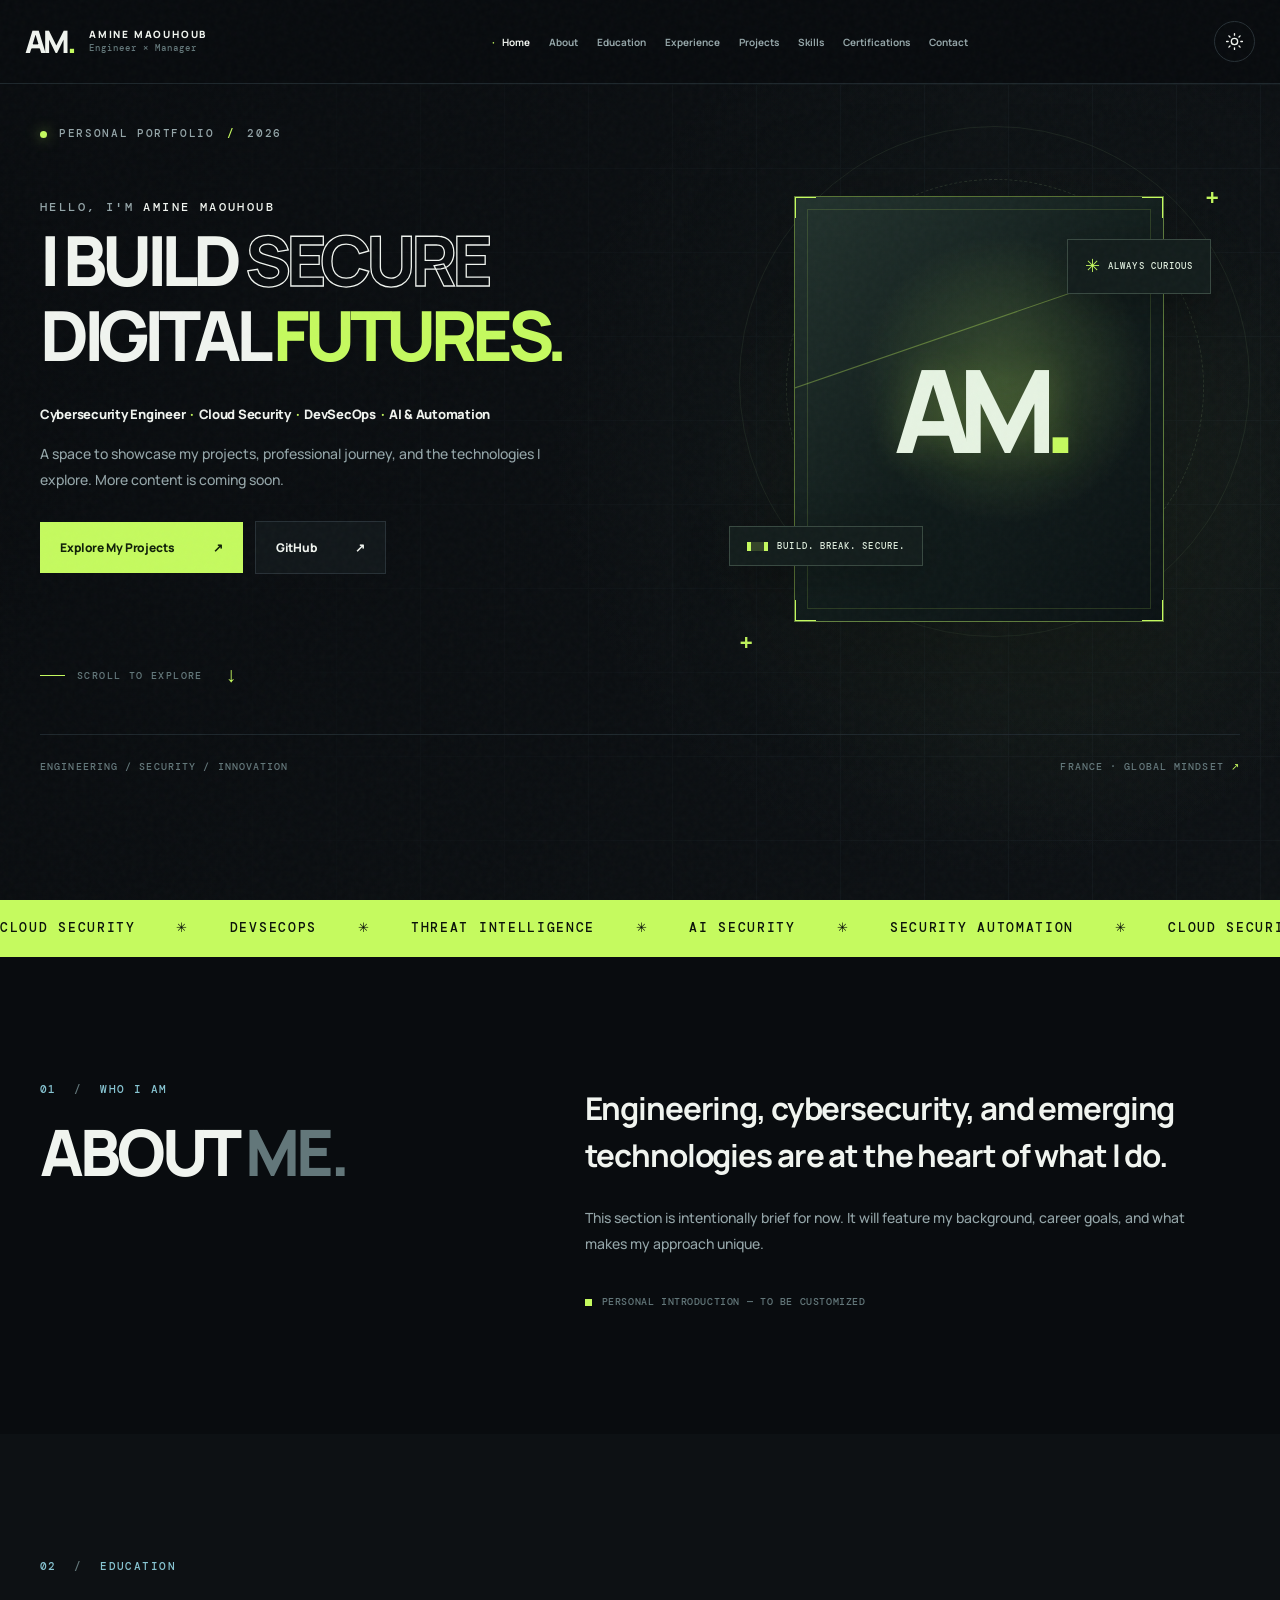
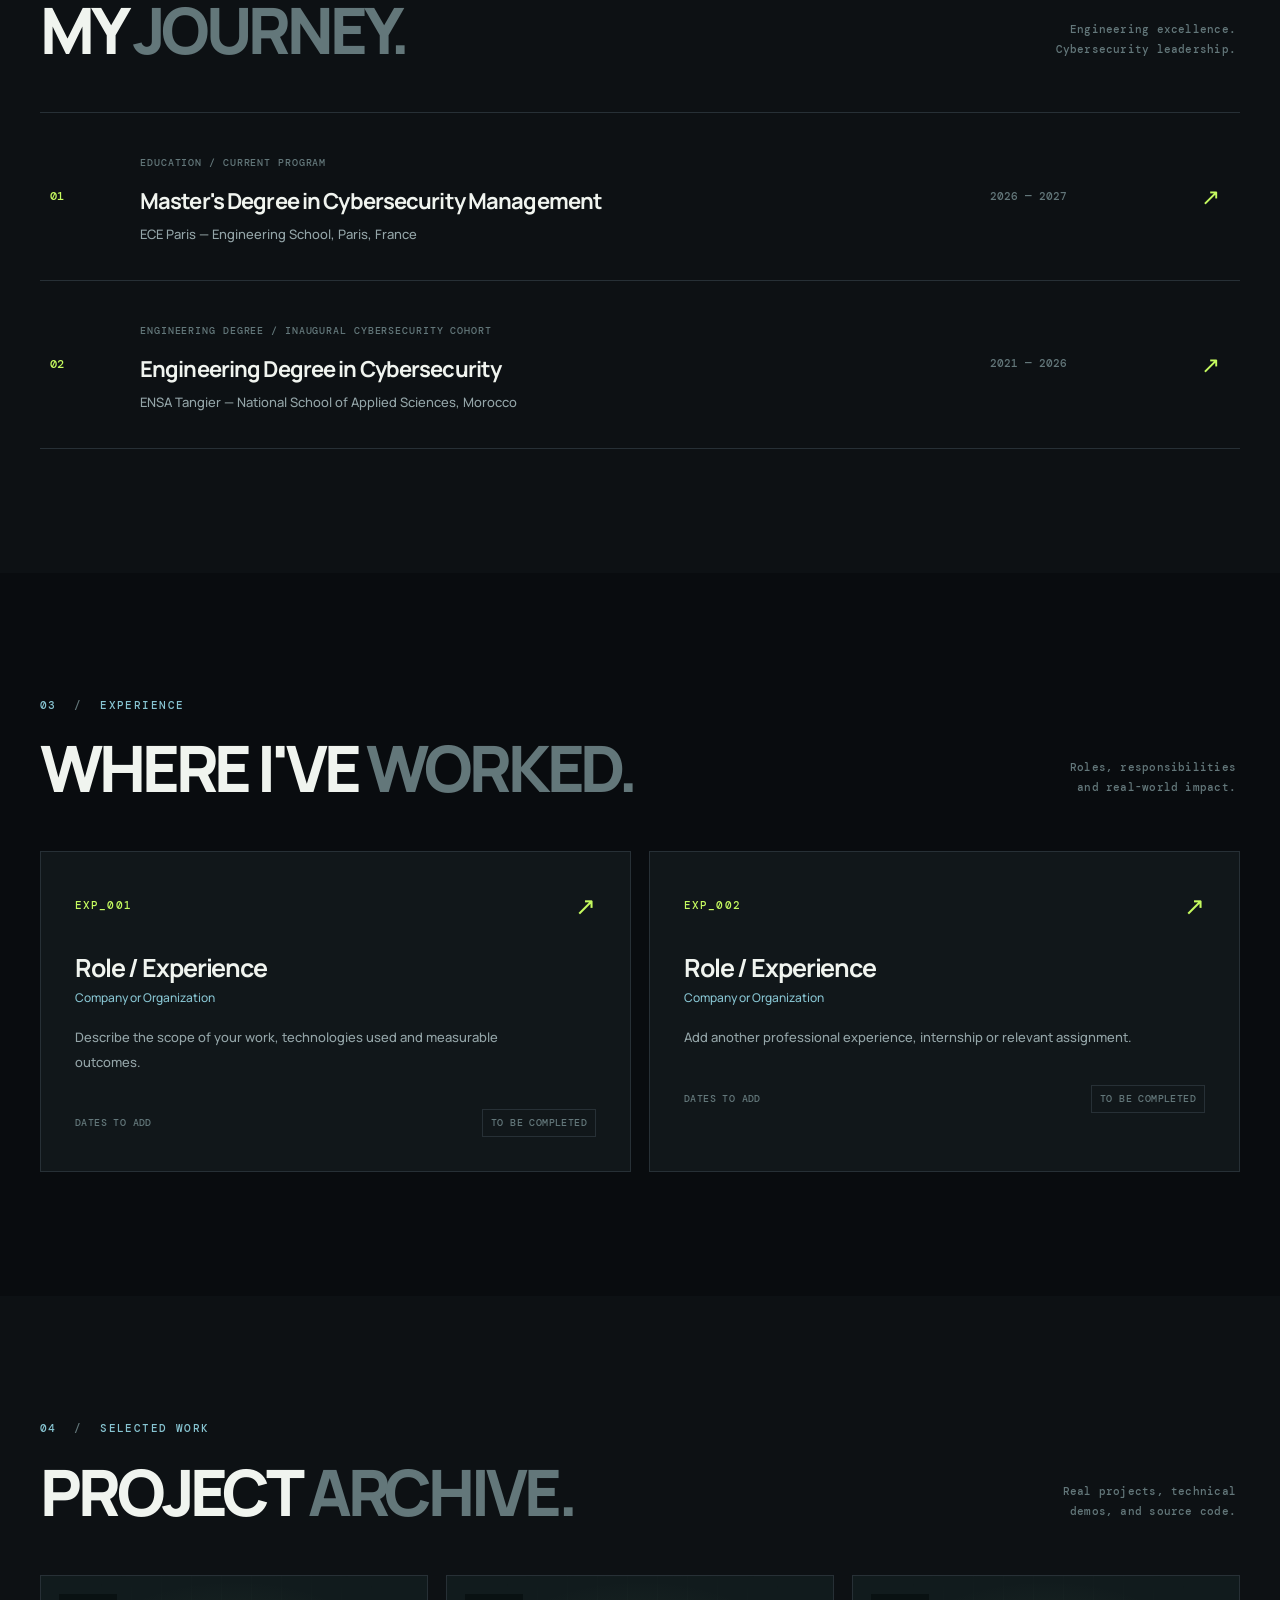
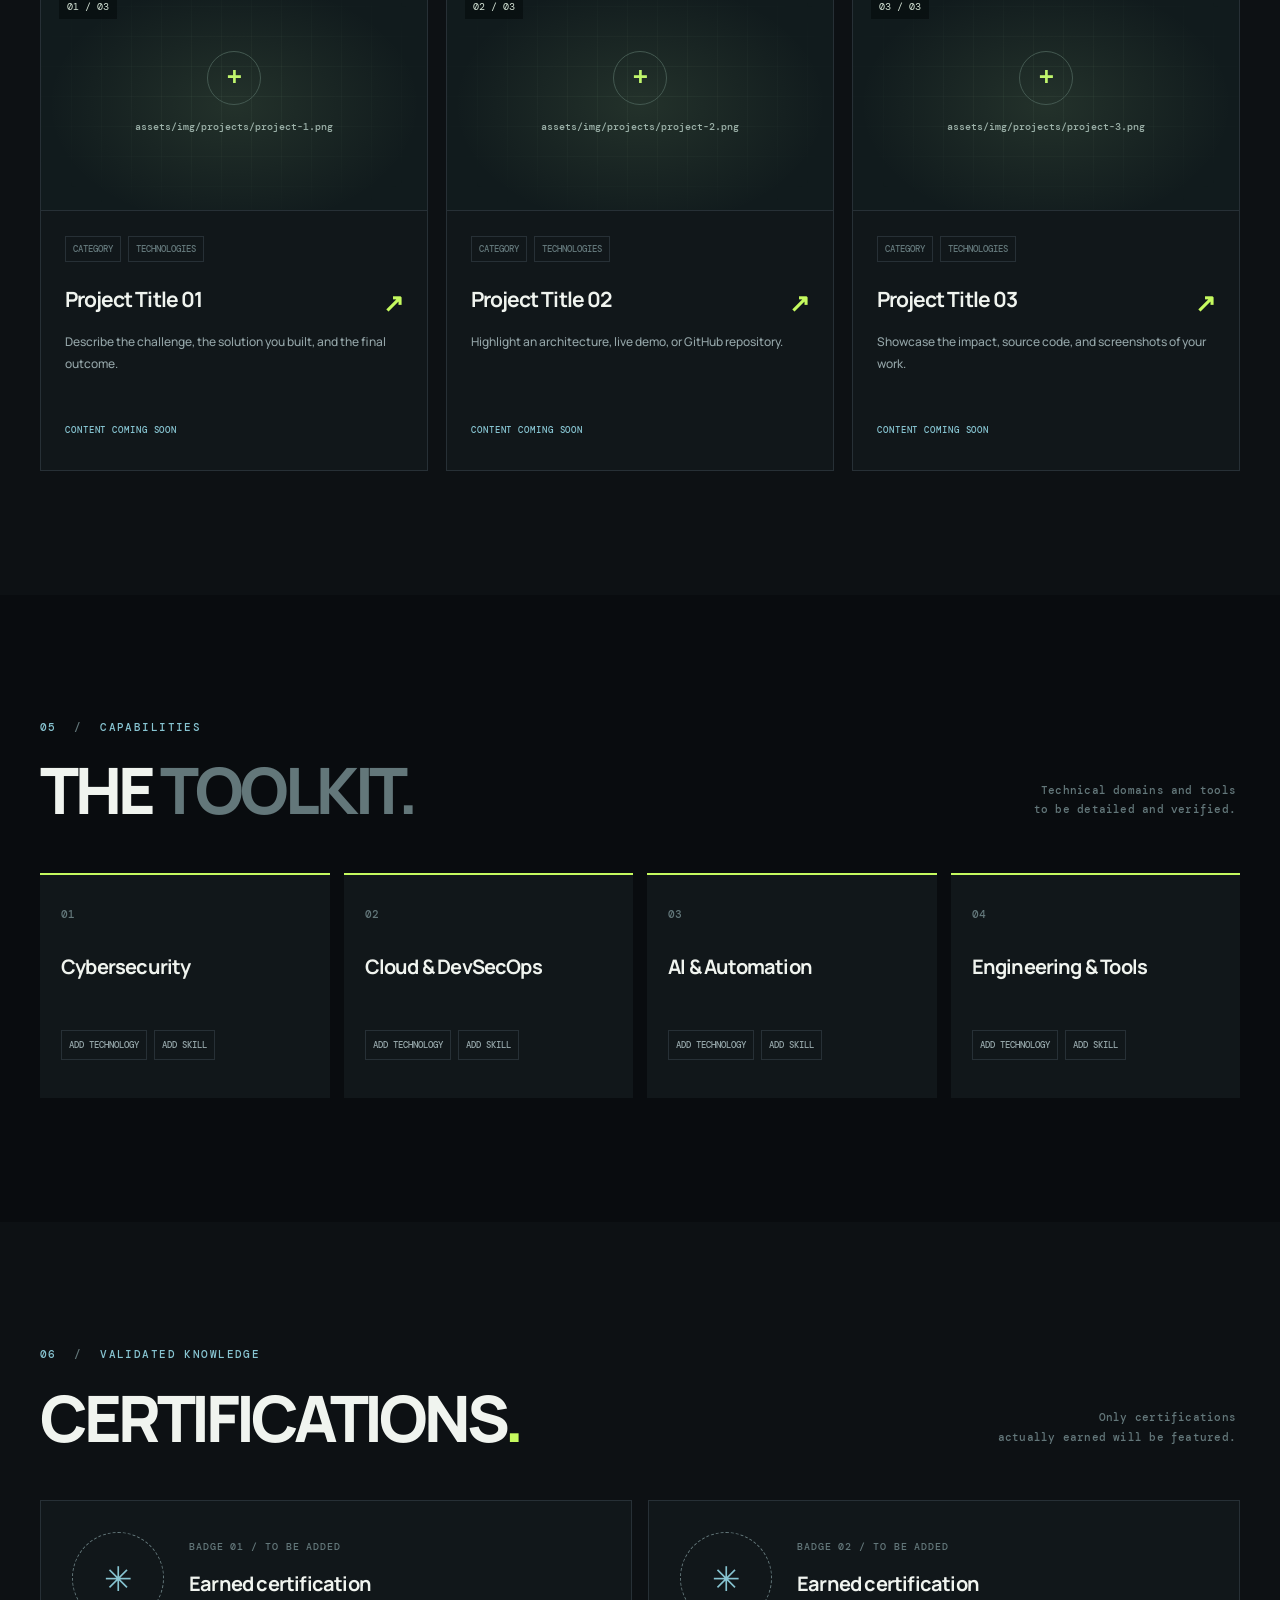
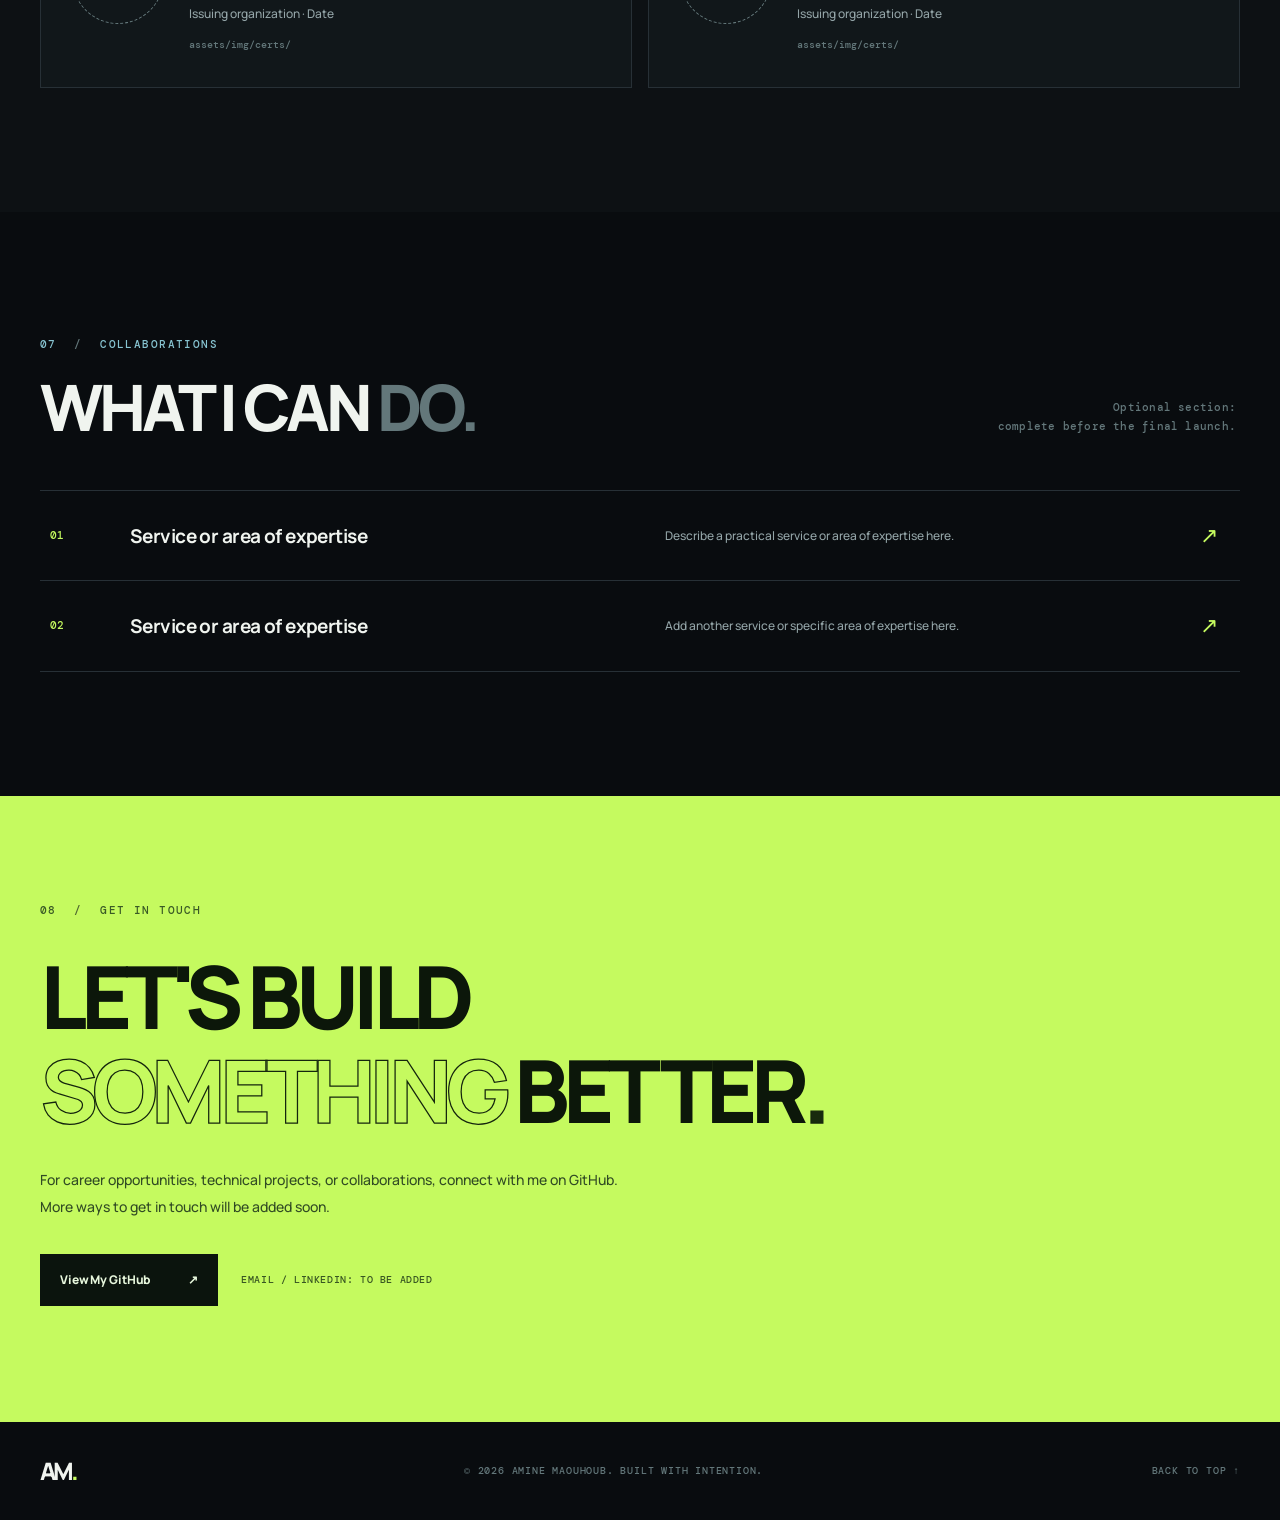
==== commit dd9affb8: "Update index.html" ====
--- a/index.html
+++ b/index.html
@@ -1,29 +1,72 @@
+
 <!doctype html>
 <html lang="en" data-theme="dark">
+
 <head>
   <meta charset="utf-8">
   <meta name="viewport" content="width=device-width, initial-scale=1">
-  <meta name="theme-color" content="#080b0e">
-  <meta name="description" content="Amine Maouhoub's portfolio — cybersecurity engineering, cloud security, DevSecOps, and artificial intelligence.">
-  <title>Amine Maouhoub — Cybersecurity Engineering &amp; Management</title>
+  <meta name="theme-color" content="#090c0f">
+
+  <meta
+    name="description"
+    content="Amine Maouhoub — Cybersecurity Engineer specializing in cybersecurity management, cloud security, DevSecOps, AI engineering and AI security."
+  >
+
+  <title>
+    Amine Maouhoub — Cybersecurity Engineering & Management
+  </title>
+
   <link rel="preconnect" href="https://fonts.googleapis.com">
   <link rel="preconnect" href="https://fonts.gstatic.com" crossorigin>
-  <link href="https://fonts.googleapis.com/css2?family=DM+Mono:wght@400;500&family=Manrope:wght@400;500;600;700;800&display=swap" rel="stylesheet">
+
+  <link
+    href="https://fonts.googleapis.com/css2?family=DM+Mono:wght@400;500&family=Manrope:wght@400;500;600;700;800&display=swap"
+    rel="stylesheet"
+  >
+
   <link rel="stylesheet" href="assets/css/style.css">
   <script defer src="assets/js/main.js"></script>
 </head>
+
 <body>
-  <a class="skip-link" href="#main-content">Skip to main content</a>
+
+  <a class="skip-link" href="#main-content">
+    Skip to main content
+  </a>
+
   <div class="site-grain" aria-hidden="true"></div>
 
+
+  <!-- ====================================================
+       HEADER & NAVIGATION
+  ===================================================== -->
+
   <header class="topbar" id="top">
-    <a class="brand" href="#home" aria-label="Amine Maouhoub — home">
-      <span class="brand-symbol">AM<span class="brand-dot">.</span></span>
-      <span class="brand-text"><strong>AMINE MAOUHOUB</strong><small>Engineer × Manager</small></span>
+
+    <a class="brand" href="#home" aria-label="Amine Maouhoub — Home">
+
+      <span class="brand-symbol">
+        AM<span class="brand-dot">.</span>
+      </span>
+
+      <span class="brand-text">
+        <strong>AMINE MAOUHOUB</strong>
+        <small>Engineer × Manager</small>
+      </span>
+
     </a>
 
-    <button class="menu-toggle" id="menu-toggle" type="button" aria-expanded="false" aria-controls="nav" aria-label="Open navigation menu">
-      <span></span><span></span><span></span>
+    <button
+      class="menu-toggle"
+      id="menu-toggle"
+      type="button"
+      aria-expanded="false"
+      aria-controls="nav"
+      aria-label="Open navigation menu"
+    >
+      <span></span>
+      <span></span>
+      <span></span>
     </button>
 
     <nav class="nav" id="nav" aria-label="Main navigation">
@@ -37,853 +80,1685 @@
       <a href="#contact" class="nav-link">Contact</a>
     </nav>
 
-    <button class="theme-toggle" id="theme-toggle" type="button" aria-label="Switch to light mode" title="Toggle color theme">
-      <svg class="theme-icon-sun" viewBox="0 0 24 24" width="19" height="19" fill="none" stroke="currentColor" stroke-width="1.7" stroke-linecap="round"><circle cx="12" cy="12" r="4"/><path d="M12 2v2m0 16v2M4.9 4.9l1.4 1.4m11.4 11.4 1.4 1.4M2 12h2m16 0h2M4.9 19.1l1.4-1.4M17.7 6.3l1.4-1.4"/></svg>
-      <svg class="theme-icon-moon" viewBox="0 0 24 24" width="19" height="19" fill="none" stroke="currentColor" stroke-width="1.7" stroke-linecap="round"><path d="M20.6 14.5A9 9 0 0 1 9.5 3.4a9 9 0 1 0 11.1 11.1Z"/></svg>
+    <button
+      class="theme-toggle"
+      id="theme-toggle"
+      type="button"
+      aria-label="Switch to light mode"
+      title="Toggle color theme"
+    >
+
+      <svg
+        class="theme-icon-sun"
+        viewBox="0 0 24 24"
+        width="19"
+        height="19"
+        fill="none"
+        stroke="currentColor"
+        stroke-width="1.7"
+        stroke-linecap="round"
+        aria-hidden="true"
+      >
+        <circle cx="12" cy="12" r="4"/>
+        <path d="M12 2v2m0 16v2M4.9 4.9l1.4 1.4m11.4 11.4 1.4 1.4M2 12h2m16 0h2M4.9 19.1l1.4-1.4M17.7 6.3l1.4-1.4"/>
+      </svg>
+
+      <svg
+        class="theme-icon-moon"
+        viewBox="0 0 24 24"
+        width="19"
+        height="19"
+        fill="none"
+        stroke="currentColor"
+        stroke-width="1.7"
+        stroke-linecap="round"
+        aria-hidden="true"
+      >
+        <path d="M20.6 14.5A9 9 0 0 1 9.5 3.4a9 9 0 1 0 11.1 11.1Z"/>
+      </svg>
+
     </button>
+
   </header>
 
+
   <main id="main-content">
-    <section class="hero section" id="home" aria-labelledby="hero-title">
+
+
+    <!-- ====================================================
+         00 / HOME — HERO SECTION
+    ===================================================== -->
+
+    <section
+      class="hero section"
+      id="home"
+      aria-labelledby="hero-title"
+    >
+
       <div class="hero-glow" aria-hidden="true"></div>
+
       <div class="hero-inner container">
+
         <div class="hero-left">
-          <div class="eyebrow"><span class="live-dot"></span> PERSONAL PORTFOLIO <span class="eyebrow-divider">/</span> 2026</div>
-          <p class="hero-intro">HELLO, I'M <span>AMINE MAOUHOUB</span></p>
-          <h1 id="hero-title">I BUILD <span class="hero-outline">SECURE</span><br> DIGITAL <span class="accent-word">FUTURES<span class="period">.</span></span></h1>
-          <p class="hero-lede">Cybersecurity Engineer <span class="middle-dot">·</span> Cloud Security <span class="middle-dot">·</span> DevSecOps <span class="middle-dot">·</span> AI &amp; Automation</p>
-          <p class="hero-desc">A space to showcase my projects, professional journey, and the technologies I explore. More content is coming soon.</p>
+
+          <div class="eyebrow">
+            <span class="live-dot"></span>
+            PERSONAL PORTFOLIO
+            <span class="eyebrow-divider">/</span>
+            2026
+          </div>
+
+          <p class="hero-intro">
+            HELLO, I'M <span>AMINE MAOUHOUB</span>
+          </p>
+
+          <h1 id="hero-title">
+            I BUILD
+            <span class="hero-outline">SECURE</span><br>
+            DIGITAL
+            <span class="accent-word">
+              FUTURES<span class="period">.</span>
+            </span>
+          </h1>
+
+          <p class="hero-lede">
+            Cybersecurity Engineer
+            <span class="middle-dot">·</span>
+            Cloud Security
+            <span class="middle-dot">·</span>
+            DevSecOps
+            <span class="middle-dot">·</span>
+            AI &amp; Automation
+          </p>
+
+          <p class="hero-desc">
+            A space to showcase my projects,
+            professional journey, and the technologies
+            I explore. More content is coming soon.
+          </p>
+
           <div class="hero-actions">
-            <a href="#projects" class="button button-primary">Explore My Projects <span aria-hidden="true">↗</span></a>
-            <a href="https://github.com/aminemaouhoub1312" target="_blank" rel="noopener noreferrer" class="button button-quiet">GitHub <span aria-hidden="true">↗</span></a>
-          </div>
-          <div class="hero-bottom"><span class="line-dash"></span> SCROLL TO EXPLORE <span class="scroll-icon" aria-hidden="true">↓</span></div>
+
+            <a href="#projects" class="button button-primary">
+              Explore My Projects
+              <span aria-hidden="true">↗</span>
+            </a>
+
+            <a
+              href="https://github.com/aminemaouhoub1312"
+              target="_blank"
+              rel="noopener noreferrer"
+              class="button button-quiet"
+            >
+              GitHub
+              <span aria-hidden="true">↗</span>
+            </a>
+
+          </div>
+
+          <div class="hero-bottom">
+            <span class="line-dash"></span>
+            SCROLL TO EXPLORE
+            <span class="scroll-icon" aria-hidden="true">↓</span>
+          </div>
+
         </div>
-        <div class="hero-right" aria-label="Abstract cybersecurity illustration">
+
+
+        <!-- HERO VISUAL -->
+
+        <div
+          class="hero-right"
+          aria-label="Abstract cybersecurity illustration"
+        >
+
           <div class="visual-halo halo-one" aria-hidden="true"></div>
           <div class="visual-halo halo-two" aria-hidden="true"></div>
+
           <div class="visual-cross cross-one" aria-hidden="true">+</div>
           <div class="visual-cross cross-two" aria-hidden="true">+</div>
+
           <div class="profile-container">
+
             <div class="profile-graphic" id="profile-graphic">
-              <div class="profile-monogram" id="profile-monogram" aria-hidden="true">AM<span>.</span></div>
-              <!-- Add assets/img/profile.jpg to automatically display your portrait here -->
-              <img id="profile-image" class="profile-photo" src="assets/img/profile.jpg" alt="Portrait of Amine Maouhoub" loading="eager">
-              <span class="profile-graphic-corner top-left"></span><span class="profile-graphic-corner top-right"></span><span class="profile-graphic-corner bottom-left"></span><span class="profile-graphic-corner bottom-right"></span>
+
+              <div
+                class="profile-monogram"
+                id="profile-monogram"
+                aria-hidden="true"
+              >
+                AM<span>.</span>
+              </div>
+
+              <img
+                id="profile-image"
+                class="profile-photo"
+                src="assets/img/profile.jpg"
+                alt="Portrait of Amine Maouhoub"
+                loading="eager"
+              >
+
+              <span class="profile-graphic-corner top-left"></span>
+              <span class="profile-graphic-corner top-right"></span>
+              <span class="profile-graphic-corner bottom-left"></span>
+              <span class="profile-graphic-corner bottom-right"></span>
+
               <div class="profile-scan"></div>
-            </div>
-            <div class="floating-chip chip-top"><span class="chip-spark">✳</span> ALWAYS CURIOUS</div>
-            <div class="floating-chip chip-bottom"><span class="mini-bar"></span> BUILD. BREAK. SECURE.</div>
+
+            </div>
+
+            <div class="floating-chip chip-top">
+              <span class="chip-spark">✳</span>
+              ALWAYS CURIOUS
+            </div>
+
+            <div class="floating-chip chip-bottom">
+              <span class="mini-bar"></span>
+              BUILD. BREAK. SECURE.
+            </div>
+
           </div>
         </div>
+
       </div>
-      <div class="hero-footer container"><span>ENGINEERING / SECURITY / INNOVATION</span><span>FRANCE · GLOBAL MINDSET <span aria-hidden="true">↗</span></span></div>
+
+      <div class="hero-footer container">
+        <span>ENGINEERING / SECURITY / INNOVATION</span>
+        <span>
+          FRANCE · GLOBAL MINDSET
+          <span aria-hidden="true">↗</span>
+        </span>
+      </div>
+
     </section>
 
-    <div class="marquee" aria-label="Areas of interest"><div class="marquee-track" aria-hidden="true">CLOUD SECURITY <span>✳</span> DEVSECOPS <span>✳</span> THREAT INTELLIGENCE <span>✳</span> AI SECURITY <span>✳</span> SECURITY AUTOMATION <span>✳</span> CLOUD SECURITY <span>✳</span> DEVSECOPS <span>✳</span> THREAT INTELLIGENCE <span>✳</span> AI SECURITY <span>✳</span> SECURITY AUTOMATION <span>✳</span></div></div>
-
-    <section class="section content-section" id="about" aria-labelledby="about-title">
+
+    <!-- TECHNOLOGY MARQUEE -->
+
+    <div class="marquee" aria-label="Areas of interest">
+
+      <div class="marquee-track" aria-hidden="true">
+        CLOUD SECURITY <span>✳</span>
+        DEVSECOPS <span>✳</span>
+        THREAT INTELLIGENCE <span>✳</span>
+        AI SECURITY <span>✳</span>
+        SECURITY AUTOMATION <span>✳</span>
+        CLOUD SECURITY <span>✳</span>
+        DEVSECOPS <span>✳</span>
+        THREAT INTELLIGENCE <span>✳</span>
+        AI SECURITY <span>✳</span>
+        SECURITY AUTOMATION <span>✳</span>
+      </div>
+
+    </div>
+
+
+    <!-- ====================================================
+         01 / ABOUT ME
+    ===================================================== -->
+
+    <section
+      class="section content-section"
+      id="about"
+      aria-labelledby="about-title"
+    >
+
       <div class="container two-col">
-        <div class="section-heading"><div class="section-index">01 <span>/</span> WHO I AM</div><h2 id="about-title">ABOUT <span class="text-muted">ME.</span></h2></div>
-        <div class="about-copy"><p class="lead">Engineering, cybersecurity, and emerging technologies are at the heart of what I do.</p><p class="muted-copy">This section is intentionally brief for now. It will feature my background, career goals, and what makes my approach unique.</p><div class="inline-note"><span class="note-square"></span> PERSONAL INTRODUCTION — TO BE CUSTOMIZED</div></div>
+
+        <div class="section-heading">
+
+          <div class="section-index">
+            01 <span>/</span> WHO I AM
+          </div>
+
+          <h2 id="about-title">
+            ABOUT <span class="text-muted">ME.</span>
+          </h2>
+
+        </div>
+
+        <div class="about-copy">
+
+          <p class="lead">
+            Engineering, cybersecurity, and emerging
+            technologies are at the heart of what I do.
+          </p>
+
+          <p class="muted-copy">
+            This section is intentionally brief for now.
+            It will feature my background, career goals,
+            and what makes my approach unique.
+          </p>
+
+          <div class="inline-note">
+            <span class="note-square"></span>
+            PERSONAL INTRODUCTION — TO BE CUSTOMIZED
+          </div>
+
+        </div>
+
       </div>
+
     </section>
 
 
-
-
-<!-- =========================================================
-     02 / EDUCATION
-     ECE PARIS + ENSA TANGIER
-     AMINE MAOUHOUB — PORTFOLIO
-========================================================= -->
-
-<section
-  class="section content-section section-contrast"
-  id="education"
-  aria-labelledby="education-title"
->
-  <div class="container">
-
-    <!-- SECTION HEADER -->
-
-    <div class="section-heading heading-row">
-
-      <div>
+    <!-- ====================================================
+         02 / EDUCATION
+         ECE PARIS + ENSA TANGIER
+    ===================================================== -->
+
+    <section
+      class="section content-section section-contrast"
+      id="education"
+      aria-labelledby="education-title"
+    >
+
+      <div class="container">
+
+        <div class="section-heading heading-row">
+
+          <div>
+
+            <div class="section-index">
+              02 <span>/</span> EDUCATION
+            </div>
+
+            <h2 id="education-title">
+              MY <span class="text-muted">JOURNEY.</span>
+            </h2>
+
+          </div>
+
+          <p class="heading-aside">
+            Engineering excellence.<br>
+            Cybersecurity leadership.
+          </p>
+
+        </div>
+
+
+        <!-- EDUCATION TIMELINE -->
+
+        <div class="timeline">
+
+
+          <!-- ==========================================
+               01 / ECE PARIS — 2026–2027
+          =========================================== -->
+
+          <article class="timeline-row timeline-row-expandable">
+
+            <span class="timeline-index">01</span>
+
+            <div>
+
+              <span class="small-label">
+                EDUCATION / CURRENT PROGRAM
+              </span>
+
+              <h3>
+                Master's Degree in Cybersecurity Management
+              </h3>
+
+              <p>
+                ECE Paris — Engineering School,
+                Paris, France
+              </p>
+
+            </div>
+
+            <span class="timeline-date">
+              2026 — 2027
+            </span>
+
+            <button
+              class="timeline-toggle"
+              type="button"
+              aria-expanded="false"
+              aria-controls="ece-details"
+              aria-label="Open ECE Paris details"
+              title="View cybersecurity management program"
+            >
+              ↗
+            </button>
+
+          </article>
+
+
+          <!-- ==========================================
+               ECE PARIS — EXPANDED PANEL
+          =========================================== -->
+
+          <div
+            class="timeline-panel"
+            id="ece-details"
+            hidden
+          >
+
+            <div class="education-detail-card">
+
+
+              <!-- ECE PARIS LOGO -->
+
+              <div class="education-detail-media">
+
+                <img
+                  src="assets/img/education/ece-paris-logo.png"
+                  alt="ECE Paris Engineering School"
+                  class="education-detail-image"
+                  loading="lazy"
+                >
+
+              </div>
+
+
+              <!-- ECE PROGRAM CONTENT -->
+
+              <div class="education-detail-content">
+
+                <span class="small-label">
+                  ADVANCED CYBERSECURITY MANAGEMENT / 2026–2027
+                </span>
+
+                <h3>
+                  Cybersecurity Strategy, GRC
+                  &amp; AI Governance
+                </h3>
+
+                <p>
+                  Currently pursuing advanced studies
+                  in Cybersecurity Management at ECE Paris,
+                  building on my engineering background
+                  to develop the strategic, organizational
+                  and technical capabilities required
+                  to manage modern cybersecurity programs.
+                </p>
+
+                <p>
+                  My academic and professional focus combines
+                  security governance, enterprise risk management,
+                  regulatory compliance, security auditing,
+                  operational resilience and the governance
+                  and assurance of emerging AI systems.
+                </p>
+
+
+                <!-- FOUR MANAGEMENT PILLARS -->
+
+                <div class="ece-management-grid">
+
+
+                  <!-- 01 / STRATEGY & LEADERSHIP -->
+
+                  <div class="ece-management-card">
+
+                    <span class="ece-management-id">
+                      01 / STRATEGY &amp; LEADERSHIP
+                    </span>
+
+                    <h4>
+                      Cybersecurity Strategy &amp; Management
+                    </h4>
+
+                    <p>
+                      Cybersecurity strategy, security program
+                      management, security governance,
+                      decision-making, security architecture
+                      oversight, risk-based prioritization,
+                      security policies, KPIs, reporting
+                      and alignment of cybersecurity
+                      initiatives with business objectives.
+                    </p>
+
+                  </div>
+
+
+                  <!-- 02 / GRC & COMPLIANCE -->
+
+                  <div class="ece-management-card">
+
+                    <span class="ece-management-id">
+                      02 / GRC &amp; COMPLIANCE
+                    </span>
+
+                    <h4>
+                      Governance, Risk &amp; Compliance
+                    </h4>
+
+                    <p>
+                      Information security management,
+                      cybersecurity risk assessment,
+                      ISO/IEC 27001, ISO/IEC 27002,
+                      ISO/IEC 27005, EBIOS Risk Manager,
+                      NIST CSF, regulatory compliance,
+                      GDPR, NIS2, DORA, risk treatment
+                      and security control frameworks.
+                    </p>
+
+                  </div>
+
+
+                  <!-- 03 / AUDIT & ASSURANCE -->
+
+                  <div class="ece-management-card">
+
+                    <span class="ece-management-id">
+                      03 / AUDIT &amp; ASSURANCE
+                    </span>
+
+                    <h4>
+                      Security Auditing &amp; Risk Assurance
+                    </h4>
+
+                    <p>
+                      Security audits, control assessment,
+                      vulnerability and threat analysis,
+                      risk scenarios, security evidence
+                      collection, compliance assessment,
+                      remediation planning, third-party
+                      risk evaluation, audit reporting
+                      and continuous security improvement.
+                    </p>
+
+                  </div>
+
+
+                  <!-- 04 / AI GOVERNANCE & SECURITY -->
+
+                  <div class="ece-management-card">
+
+                    <span class="ece-management-id">
+                      04 / AI GOVERNANCE &amp; SECURITY
+                    </span>
+
+                    <h4>
+                      AI Security, Governance &amp; Audit
+                    </h4>
+
+                    <p>
+                      AI risk management, AI governance,
+                      security assessment of AI systems,
+                      EU AI Act, ISO/IEC 42001,
+                      ISO/IEC 23894, NIST AI RMF,
+                      LLM and AI agent risk assessment,
+                      AI system auditing, traceability,
+                      accountability and security assurance.
+                    </p>
+
+                  </div>
+
+                </div>
+                <!-- END MANAGEMENT GRID -->
+
+
+                <!-- MANAGEMENT HIGHLIGHTS -->
+
+                <div
+                  class="education-highlights"
+                  aria-label="Cybersecurity management focus areas"
+                >
+
+                  <span>Cybersecurity Leadership</span>
+                  <span>Security Strategy</span>
+                  <span>GRC</span>
+                  <span>ISO 27001</span>
+                  <span>ISO 27005</span>
+                  <span>EBIOS RM</span>
+                  <span>Risk Management</span>
+                  <span>Security Auditing</span>
+                  <span>NIS2</span>
+                  <span>DORA</span>
+                  <span>AI Governance</span>
+                  <span>EU AI Act</span>
+                  <span>ISO 42001</span>
+                  <span>AI Security Audit</span>
+                  <span>Security Assurance</span>
+
+                </div>
+
+
+                <!-- PRACTICAL LEARNING -->
+
+                <p>
+                  Through practical case studies, risk
+                  assessments, audit exercises and security
+                  management projects, I am strengthening
+                  my ability to translate technical findings
+                  into actionable security decisions,
+                  prioritize remediation, evaluate
+                  compliance requirements and support
+                  organization-wide cybersecurity strategies.
+                </p>
+
+                <p>
+                  My objective is to bridge technical
+                  cybersecurity engineering with security
+                  leadership, combining hands-on expertise,
+                  governance and emerging AI assurance
+                  practices to address complex organizational
+                  security challenges.
+                </p>
+
+              </div>
+              <!-- END ECE CONTENT -->
+
+            </div>
+            <!-- END ECE DETAIL CARD -->
+
+          </div>
+          <!-- END ECE PANEL -->
+
+
+          <!-- ==========================================
+               02 / ENSA TANGIER — 2021–2026
+          =========================================== -->
+
+          <article class="timeline-row timeline-row-expandable">
+
+            <span class="timeline-index">02</span>
+
+            <div>
+
+              <span class="small-label">
+                ENGINEERING DEGREE /
+                INAUGURAL CYBERSECURITY COHORT
+              </span>
+
+              <h3>
+                Engineering Degree in Cybersecurity
+              </h3>
+
+              <p>
+                ENSA Tangier — National School of Applied
+                Sciences, Morocco
+              </p>
+
+            </div>
+
+            <span class="timeline-date">
+              2021 — 2026
+            </span>
+
+            <button
+              class="timeline-toggle"
+              type="button"
+              aria-expanded="false"
+              aria-controls="ensa-details"
+              aria-label="Open ENSA Tangier details"
+              title="View engineering degree and curriculum"
+            >
+              ↗
+            </button>
+
+          </article>
+
+
+          <!-- ==========================================
+               ENSA TANGIER — EXPANDED PANEL
+          =========================================== -->
+
+          <div
+            class="timeline-panel"
+            id="ensa-details"
+            hidden
+          >
+
+            <div class="education-detail-card">
+
+
+              <!-- ENSA SCHOOL LOGO -->
+
+              <div class="education-detail-media ensa-identity">
+
+                <img
+                  src="assets/img/education/ensa-tanger-logo.png"
+                  alt="ENSA Tangier Engineering School logo"
+                  class="education-detail-image ensa-logo"
+                  loading="lazy"
+                >
+
+                <span class="ensa-school-caption">
+                  ENSA TANGIER <span>/</span> MOROCCO
+                </span>
+
+                <span class="ensa-degree-caption">
+                  5-YEAR ENGINEERING PATH
+                </span>
+
+              </div>
+
+
+              <!-- ENSA PROGRAM CONTENT -->
+
+              <div class="education-detail-content">
+
+                <span class="small-label">
+                  ENGINEERING EDUCATION / 2021–2026
+                </span>
+
+                <h3>
+                  Cybersecurity Engineering — ENSA Tangier
+                </h3>
+
+                <p>
+                  Part of the inaugural cohort of the dedicated
+                  Cybersecurity Engineering track at ENSA Tangier,
+                  I completed a five-year engineering program
+                  built on strong foundations in computer science,
+                  applied mathematics, networking, software
+                  development and systems engineering.
+                </p>
+
+                <p>
+                  The curriculum combines advanced cybersecurity
+                  engineering with artificial intelligence,
+                  cloud computing, offensive and defensive
+                  security, cryptography, threat intelligence,
+                  malware analysis, digital forensics
+                  and security governance.
+                </p>
+
+                <p>
+                  Its practice-oriented approach integrates
+                  technical coursework, hands-on laboratory
+                  exercises, engineering projects and applied
+                  cybersecurity scenarios, connecting
+                  theoretical foundations with operational
+                  security challenges.
+                </p>
+
+
+                <!-- =====================================
+                     FIVE ENGINEERING PILLARS
+                ====================================== -->
+
+                <div class="ensa-pillars">
+
+
+                  <!-- 01 / CORE ENGINEERING -->
+
+                  <div class="ensa-pillar">
+
+                    <span class="ensa-pillar-id">
+                      01 / CORE ENGINEERING
+                    </span>
+
+                    <h4>
+                      Computer Science &amp; Networks
+                    </h4>
+
+                    <p>
+                      Python, Java, object-oriented programming,
+                      algorithms, data structures, databases,
+                      computer architecture, operating systems,
+                      system administration, network protocols,
+                      advanced networking, applied mathematics
+                      and cryptography.
+                    </p>
+
+                  </div>
+
+
+                  <!-- 02 / SECURITY ENGINEERING -->
+
+                  <div class="ensa-pillar">
+
+                    <span class="ensa-pillar-id">
+                      02 / SECURITY ENGINEERING
+                    </span>
+
+                    <h4>
+                      Offensive &amp; Defensive Security
+                    </h4>
+
+                    <p>
+                      Penetration testing, ethical hacking,
+                      network and web security, IoT security,
+                      malware analysis, reverse engineering,
+                      digital forensics, cyber threat intelligence,
+                      intrusion detection and security monitoring.
+                    </p>
+
+                  </div>
+
+
+                  <!-- 03 / AI & INFRASTRUCTURE -->
+
+                  <div class="ensa-pillar">
+
+                    <span class="ensa-pillar-id">
+                      03 / AI &amp; INFRASTRUCTURE
+                    </span>
+
+                    <h4>
+                      AI Fundamentals &amp; Cloud Infrastructure
+                    </h4>
+
+                    <p>
+                      Artificial intelligence, problem solving,
+                      machine learning, deep learning,
+                      anomaly detection, AI-based malware tracking,
+                      virtualization, data centers,
+                      cloud administration and cloud security.
+                    </p>
+
+                  </div>
+
+
+                  <!-- 04 / GOVERNANCE & INDUSTRY -->
+
+                  <div class="ensa-pillar">
+
+                    <span class="ensa-pillar-id">
+                      04 / GOVERNANCE &amp; INDUSTRY
+                    </span>
+
+                    <h4>
+                      Risk, Audit &amp; Industrial Security
+                    </h4>
+
+                    <p>
+                      ISO 27001, ISO 27002, ISO 27005,
+                      EBIOS Risk Manager, cybersecurity auditing,
+                      risk assessment, GDPR, DevSecOps,
+                      Industry 4.0 cybersecurity and
+                      SWIFT banking security.
+                    </p>
+
+                  </div>
+
+
+                  <!-- =====================================
+                       05 / ADVANCED AI SPECIALIZATION
+                  ====================================== -->
+
+                  <div class="ensa-pillar ensa-pillar--advanced">
+
+                    <span class="ensa-pillar-id">
+                      05 / ADVANCED AI SPECIALIZATION
+                      — INDEPENDENT PROJECTS
+                    </span>
+
+                    <h4>
+                      AI Engineering, Agentic Systems
+                      &amp; AI Security
+                    </h4>
+
+                    <p>
+                      Building on my academic foundations in
+                      artificial intelligence and cybersecurity,
+                      I explore the development, integration
+                      and security of modern AI-powered systems,
+                      with a focus on practical cybersecurity
+                      applications and intelligent automation.
+                    </p>
+
+
+                    <!-- FOUR AI SPECIALIZATIONS -->
+
+                    <div class="ensa-ai-specializations">
+
+
+                      <!-- AI DEVELOPMENT -->
+
+                      <div class="ensa-ai-specialization-card">
+
+                        <strong>
+                          AI Development &amp; Engineering
+                        </strong>
+
+                        <p>
+                          LLM integration, machine learning models,
+                          Retrieval-Augmented Generation (RAG),
+                          embeddings, vector databases,
+                          AI agents, model evaluation and
+                          intelligent application architectures.
+                        </p>
+
+                      </div>
+
+
+                      <!-- AI FOR CYBERSECURITY -->
+
+                      <div class="ensa-ai-specialization-card">
+
+                        <strong>
+                          AI for Cybersecurity
+                        </strong>
+
+                        <p>
+                          AI-assisted threat intelligence,
+                          security analytics, detection engineering,
+                          threat correlation, incident investigation,
+                          SOC augmentation and automated
+                          security workflows.
+                        </p>
+
+                      </div>
+
+
+                      <!-- AI SECURITY -->
+
+                      <div class="ensa-ai-specialization-card">
+
+                        <strong>
+                          AI Security &amp; Defense
+                        </strong>
+
+                        <p>
+                          LLM application security, prompt injection,
+                          secure RAG architectures, sensitive data
+                          protection, agent permissions,
+                          secure tool execution, threat modeling
+                          and defensive guardrails.
+                        </p>
+
+                      </div>
+
+
+                      <!-- AI INFRASTRUCTURE -->
+
+                      <div class="ensa-ai-specialization-card">
+
+                        <strong>
+                          AI Infrastructure, MLOps &amp; LLMOps
+                        </strong>
+
+                        <p>
+                          Exploring AI model deployment,
+                          inference pipelines, fine-tuning workflows,
+                          model serving, containerization,
+                          orchestration, API integration,
+                          model evaluation, observability,
+                          performance optimization and scalable
+                          AI application operations.
+                        </p>
+
+                      </div>
+
+                    </div>
+                    <!-- END AI SPECIALIZATIONS -->
+
+                  </div>
+                  <!-- END PILLAR 05 -->
+
+                </div>
+                <!-- END FIVE PILLARS -->
+
+
+                <!-- =====================================
+                     KEY ENGINEERING SKILLS
+                ====================================== -->
+
+                <div
+                  class="education-highlights"
+                  aria-label="Engineering disciplines and technologies"
+                >
+
+                  <span>Python</span>
+                  <span>Java</span>
+                  <span>Computer Networks</span>
+                  <span>Linux</span>
+                  <span>Network Security</span>
+                  <span>Penetration Testing</span>
+                  <span>Ethical Hacking</span>
+                  <span>Reverse Engineering</span>
+                  <span>Malware Analysis</span>
+                  <span>Digital Forensics</span>
+                  <span>Threat Intelligence</span>
+                  <span>Cryptography</span>
+                  <span>Cloud Security</span>
+                  <span>DevSecOps</span>
+                  <span>Machine Learning</span>
+                  <span>Deep Learning</span>
+                  <span>Security Auditing</span>
+                  <span>ISO 27001</span>
+                  <span>EBIOS RM</span>
+                  <span>GDPR</span>
+
+                </div>
+
+
+                <!-- =====================================
+                     ORIGINAL ACADEMIC CURRICULUM
+                ====================================== -->
+
+                <details class="ensa-curriculum">
+
+                  <summary>
+                    Explore the original curriculum
+                    <span aria-hidden="true">↗</span>
+                  </summary>
+
+                  <p class="ensa-curriculum-intro">
+                    Selected academic curriculum extracts
+                    covering semesters 1–5.
+                    Click any image to view the
+                    original program in full size.
+                  </p>
+
+                  <div class="ensa-curriculum-grid">
+
+
+                    <!-- SEMESTERS 01–02 -->
+
+                    <a
+                      href="assets/img/education/ensa-curriculum-s1-s2.jpeg"
+                      target="_blank"
+                      rel="noopener noreferrer"
+                    >
+
+                      <img
+                        src="assets/img/education/ensa-curriculum-s1-s2.jpeg"
+                        alt="ENSA Tangier curriculum — semesters 1 and 2"
+                        loading="lazy"
+                      >
+
+                      <span>
+                        SEMESTERS 01–02
+                        <span aria-hidden="true">↗</span>
+                      </span>
+
+                    </a>
+
+
+                    <!-- SEMESTERS 03–04 -->
+
+                    <a
+                      href="assets/img/education/ensa-curriculum-s3-s4.jpeg"
+                      target="_blank"
+                      rel="noopener noreferrer"
+                    >
+
+                      <img
+                        src="assets/img/education/ensa-curriculum-s3-s4.jpeg"
+                        alt="ENSA Tangier curriculum — semesters 3 and 4"
+                        loading="lazy"
+                      >
+
+                      <span>
+                        SEMESTERS 03–04
+                        <span aria-hidden="true">↗</span>
+                      </span>
+
+                    </a>
+
+
+                    <!-- SEMESTER 05 -->
+
+                    <a
+                      href="assets/img/education/ensa-curriculum-s5.jpeg"
+                      target="_blank"
+                      rel="noopener noreferrer"
+                    >
+
+                      <img
+                        src="assets/img/education/ensa-curriculum-s5.jpeg"
+                        alt="ENSA Tangier curriculum — semester 5"
+                        loading="lazy"
+                      >
+
+                      <span>
+                        SEMESTER 05
+                        <span aria-hidden="true">↗</span>
+                      </span>
+
+                    </a>
+
+                  </div>
+                  <!-- END CURRICULUM GALLERY -->
+
+                </details>
+
+              </div>
+              <!-- END ENSA CONTENT -->
+
+            </div>
+            <!-- END ENSA DETAIL CARD -->
+
+          </div>
+          <!-- END ENSA PANEL -->
+
+
+        </div>
+        <!-- END EDUCATION TIMELINE -->
+
+      </div>
+      <!-- END CONTAINER -->
+
+    </section>
+    <!-- END EDUCATION SECTION -->
+
+
+    <!-- ====================================================
+         03 / EXPERIENCE
+    ===================================================== -->
+
+    <section
+      class="section content-section"
+      id="experience"
+      aria-labelledby="experience-title"
+    >
+
+      <div class="container">
+
+        <div class="section-heading heading-row">
+
+          <div>
+
+            <div class="section-index">
+              03 <span>/</span> EXPERIENCE
+            </div>
+
+            <h2 id="experience-title">
+              WHERE I'VE <span class="text-muted">WORKED.</span>
+            </h2>
+
+          </div>
+
+          <p class="heading-aside">
+            Roles, responsibilities<br>
+            and real-world impact.
+          </p>
+
+        </div>
+
+        <div class="experience-grid">
+
+
+          <!-- EXPERIENCE 01 -->
+
+          <article class="outline-card">
+
+            <div class="card-top">
+              <span class="micro-label">EXP_001</span>
+              <span class="card-symbol" aria-hidden="true">↗</span>
+            </div>
+
+            <h3>Role / Experience</h3>
+
+            <p class="exp-company">
+              Company or Organization
+            </p>
+
+            <p class="card-description">
+              Describe the scope of your work,
+              technologies used and measurable outcomes.
+            </p>
+
+            <div class="card-bottom">
+              <span>DATES TO ADD</span>
+              <span class="status-tag">TO BE COMPLETED</span>
+            </div>
+
+          </article>
+
+
+          <!-- EXPERIENCE 02 -->
+
+          <article class="outline-card">
+
+            <div class="card-top">
+              <span class="micro-label">EXP_002</span>
+              <span class="card-symbol" aria-hidden="true">↗</span>
+            </div>
+
+            <h3>Role / Experience</h3>
+
+            <p class="exp-company">
+              Company or Organization
+            </p>
+
+            <p class="card-description">
+              Add another professional experience,
+              internship or relevant assignment.
+            </p>
+
+            <div class="card-bottom">
+              <span>DATES TO ADD</span>
+              <span class="status-tag">TO BE COMPLETED</span>
+            </div>
+
+          </article>
+
+        </div>
+
+      </div>
+
+    </section>
+
+
+    <!-- ====================================================
+         04 / PROJECTS
+    ===================================================== -->
+
+    <section
+      class="section content-section section-contrast"
+      id="projects"
+      aria-labelledby="projects-title"
+    >
+
+      <div class="container">
+
+        <div class="section-heading heading-row">
+
+          <div>
+
+            <div class="section-index">
+              04 <span>/</span> SELECTED WORK
+            </div>
+
+            <h2 id="projects-title">
+              PROJECT <span class="text-muted">ARCHIVE.</span>
+            </h2>
+
+          </div>
+
+          <p class="heading-aside">
+            Real projects, technical<br>
+            demos, and source code.
+          </p>
+
+        </div>
+
+
+        <div class="project-grid">
+
+
+          <!-- PROJECT 01 -->
+
+          <article class="project-card">
+
+            <div class="project-media">
+
+              <div class="project-gridline"></div>
+
+              <div class="project-placeholder">
+                <span class="placeholder-icon">+</span>
+                <span>assets/img/projects/project-1.png</span>
+              </div>
+
+              <img
+                src="assets/img/projects/project-1.png"
+                alt="Preview of project 1"
+                loading="lazy"
+                class="project-image"
+              >
+
+              <span class="project-number">01 / 03</span>
+
+            </div>
+
+            <div class="project-content">
+
+              <div class="project-tags">
+                <span>CATEGORY</span>
+                <span>TECHNOLOGIES</span>
+              </div>
+
+              <h3>
+                Project Title 01
+                <span aria-hidden="true">↗</span>
+              </h3>
+
+              <p>
+                Describe the challenge, the solution
+                you built, and the final outcome.
+              </p>
+
+              <span class="project-status">
+                CONTENT COMING SOON
+              </span>
+
+            </div>
+
+          </article>
+
+
+          <!-- PROJECT 02 -->
+
+          <article class="project-card">
+
+            <div class="project-media">
+
+              <div class="project-gridline"></div>
+
+              <div class="project-placeholder">
+                <span class="placeholder-icon">+</span>
+                <span>assets/img/projects/project-2.png</span>
+              </div>
+
+              <img
+                src="assets/img/projects/project-2.png"
+                alt="Preview of project 2"
+                loading="lazy"
+                class="project-image"
+              >
+
+              <span class="project-number">02 / 03</span>
+
+            </div>
+
+            <div class="project-content">
+
+              <div class="project-tags">
+                <span>CATEGORY</span>
+                <span>TECHNOLOGIES</span>
+              </div>
+
+              <h3>
+                Project Title 02
+                <span aria-hidden="true">↗</span>
+              </h3>
+
+              <p>
+                Highlight an architecture,
+                live demo, or GitHub repository.
+              </p>
+
+              <span class="project-status">
+                CONTENT COMING SOON
+              </span>
+
+            </div>
+
+          </article>
+
+
+          <!-- PROJECT 03 -->
+
+          <article class="project-card">
+
+            <div class="project-media">
+
+              <div class="project-gridline"></div>
+
+              <div class="project-placeholder">
+                <span class="placeholder-icon">+</span>
+                <span>assets/img/projects/project-3.png</span>
+              </div>
+
+              <img
+                src="assets/img/projects/project-3.png"
+                alt="Preview of project 3"
+                loading="lazy"
+                class="project-image"
+              >
+
+              <span class="project-number">03 / 03</span>
+
+            </div>
+
+            <div class="project-content">
+
+              <div class="project-tags">
+                <span>CATEGORY</span>
+                <span>TECHNOLOGIES</span>
+              </div>
+
+              <h3>
+                Project Title 03
+                <span aria-hidden="true">↗</span>
+              </h3>
+
+              <p>
+                Showcase the impact, source code,
+                and screenshots of your work.
+              </p>
+
+              <span class="project-status">
+                CONTENT COMING SOON
+              </span>
+
+            </div>
+
+          </article>
+
+        </div>
+
+      </div>
+
+    </section>
+
+
+    <!-- ====================================================
+         05 / SKILLS
+    ===================================================== -->
+
+    <section
+      class="section content-section"
+      id="skills"
+      aria-labelledby="skills-title"
+    >
+
+      <div class="container">
+
+        <div class="section-heading heading-row">
+
+          <div>
+
+            <div class="section-index">
+              05 <span>/</span> CAPABILITIES
+            </div>
+
+            <h2 id="skills-title">
+              THE <span class="text-muted">TOOLKIT.</span>
+            </h2>
+
+          </div>
+
+          <p class="heading-aside">
+            Technical domains and tools<br>
+            to be detailed and verified.
+          </p>
+
+        </div>
+
+
+        <div class="skills-grid">
+
+
+          <div class="skill-box">
+
+            <span class="skill-number">01</span>
+
+            <h3>Cybersecurity</h3>
+
+            <div class="skill-tags">
+              <span>ADD TECHNOLOGY</span>
+              <span>ADD SKILL</span>
+            </div>
+
+          </div>
+
+
+          <div class="skill-box">
+
+            <span class="skill-number">02</span>
+
+            <h3>Cloud &amp; DevSecOps</h3>
+
+            <div class="skill-tags">
+              <span>ADD TECHNOLOGY</span>
+              <span>ADD SKILL</span>
+            </div>
+
+          </div>
+
+
+          <div class="skill-box">
+
+            <span class="skill-number">03</span>
+
+            <h3>AI &amp; Automation</h3>
+
+            <div class="skill-tags">
+              <span>ADD TECHNOLOGY</span>
+              <span>ADD SKILL</span>
+            </div>
+
+          </div>
+
+
+          <div class="skill-box">
+
+            <span class="skill-number">04</span>
+
+            <h3>Engineering &amp; Tools</h3>
+
+            <div class="skill-tags">
+              <span>ADD TECHNOLOGY</span>
+              <span>ADD SKILL</span>
+            </div>
+
+          </div>
+
+        </div>
+
+      </div>
+
+    </section>
+
+
+    <!-- ====================================================
+         06 / CERTIFICATIONS
+    ===================================================== -->
+
+    <section
+      class="section content-section section-contrast"
+      id="certifications"
+      aria-labelledby="cert-title"
+    >
+
+      <div class="container">
+
+        <div class="section-heading heading-row">
+
+          <div>
+
+            <div class="section-index">
+              06 <span>/</span> VALIDATED KNOWLEDGE
+            </div>
+
+            <h2 id="cert-title">
+              CERTIFICATIONS<span class="period">.</span>
+            </h2>
+
+          </div>
+
+          <p class="heading-aside">
+            Only certifications<br>
+            actually earned will be featured.
+          </p>
+
+        </div>
+
+        <div class="cert-grid">
+
+
+          <!-- CERTIFICATION 01 -->
+
+          <div class="cert-card">
+
+            <span class="cert-placeholder" aria-hidden="true">✳</span>
+
+            <div>
+
+              <span class="small-label">
+                BADGE 01 / TO BE ADDED
+              </span>
+
+              <h3>Earned certification</h3>
+
+              <p>Issuing organization · Date</p>
+
+              <code>assets/img/certs/</code>
+
+            </div>
+
+          </div>
+
+
+          <!-- CERTIFICATION 02 -->
+
+          <div class="cert-card">
+
+            <span class="cert-placeholder" aria-hidden="true">✳</span>
+
+            <div>
+
+              <span class="small-label">
+                BADGE 02 / TO BE ADDED
+              </span>
+
+              <h3>Earned certification</h3>
+
+              <p>Issuing organization · Date</p>
+
+              <code>assets/img/certs/</code>
+
+            </div>
+
+          </div>
+
+        </div>
+
+      </div>
+
+    </section>
+
+
+    <!-- ====================================================
+         07 / SERVICES
+    ===================================================== -->
+
+    <section
+      class="section content-section"
+      id="services"
+      aria-labelledby="services-title"
+    >
+
+      <div class="container">
+
+        <div class="section-heading heading-row">
+
+          <div>
+
+            <div class="section-index">
+              07 <span>/</span> COLLABORATIONS
+            </div>
+
+            <h2 id="services-title">
+              WHAT I CAN <span class="text-muted">DO.</span>
+            </h2>
+
+          </div>
+
+          <p class="heading-aside">
+            Optional section:<br>
+            complete before the final launch.
+          </p>
+
+        </div>
+
+        <div class="services-list">
+
+
+          <div class="service-row">
+
+            <span>01</span>
+
+            <h3>Service or area of expertise</h3>
+
+            <p>
+              Describe a practical service
+              or area of expertise here.
+            </p>
+
+            <span aria-hidden="true">↗</span>
+
+          </div>
+
+
+          <div class="service-row">
+
+            <span>02</span>
+
+            <h3>Service or area of expertise</h3>
+
+            <p>
+              Add another service or specific
+              area of expertise here.
+            </p>
+
+            <span aria-hidden="true">↗</span>
+
+          </div>
+
+        </div>
+
+      </div>
+
+    </section>
+
+
+    <!-- ====================================================
+         08 / CONTACT
+    ===================================================== -->
+
+    <section
+      class="section contact-section"
+      id="contact"
+      aria-labelledby="contact-title"
+    >
+
+      <div class="container contact-layout">
+
         <div class="section-index">
-          02 <span>/</span> EDUCATION
+          08 <span>/</span> GET IN TOUCH
         </div>
 
-        <h2 id="education-title">
-          MY <span class="text-muted">JOURNEY.</span>
+        <h2 id="contact-title">
+          LET'S BUILD<br>
+          <span>SOMETHING</span>
+          BETTER<span class="period">.</span>
         </h2>
+
+        <p>
+          For career opportunities, technical projects,
+          or collaborations, connect with me on GitHub.
+          More ways to get in touch will be added soon.
+        </p>
+
+        <div class="contact-actions">
+
+          <a
+            class="button button-dark"
+            href="https://github.com/aminemaouhoub1312"
+            target="_blank"
+            rel="noopener noreferrer"
+          >
+            View My GitHub
+            <span aria-hidden="true">↗</span>
+          </a>
+
+          <span class="contact-placeholder">
+            EMAIL / LINKEDIN: TO BE ADDED
+          </span>
+
+        </div>
+
       </div>
 
-      <p class="heading-aside">
-        Engineering excellence.<br>
-        Cybersecurity leadership.
-      </p>
+    </section>
+
+  </main>
+
+
+  <!-- ====================================================
+       FOOTER
+  ===================================================== -->
+
+  <footer class="footer">
+
+    <div class="container footer-content">
+
+      <a href="#home" class="footer-logo">
+        AM<span>.</span>
+      </a>
+
+      <span>
+        © <span id="year">2026</span>
+        AMINE MAOUHOUB. BUILT WITH INTENTION.
+      </span>
+
+      <a href="#top" class="to-top">
+        BACK TO TOP ↑
+      </a>
 
     </div>
 
-
-    <!-- EDUCATION TIMELINE -->
-
-    <div class="timeline">
-
-
-
-
-<!-- ==========================================
-     ECE PARIS — EXPANDED EDUCATION PANEL
-     CYBERSECURITY MANAGEMENT / 2026–2027
-=========================================== -->
-
-<div
-  class="timeline-panel"
-  id="ece-details"
-  hidden
->
-  <div class="education-detail-card">
-
-    <!-- ECE PARIS SCHOOL LOGO -->
-
-    <div class="education-detail-media">
-
-      <img
-        src="assets/img/education/ece-paris-logo.png"
-        alt="ECE Paris Engineering School"
-        class="education-detail-image"
-        loading="lazy"
-      >
-
-    </div>
-
-    <!-- PROGRAM OVERVIEW -->
-
-    <div class="education-detail-content">
-
-      <span class="small-label">
-        ADVANCED CYBERSECURITY MANAGEMENT / 2026–2027
-      </span>
-
-      <h3>
-        Cybersecurity Strategy, GRC
-        &amp; AI Governance
-      </h3>
-
-      <p>
-        Currently pursuing advanced studies in
-        Cybersecurity Management at ECE Paris,
-        building on my engineering background
-        to develop the strategic, organizational
-        and technical capabilities required
-        to manage modern cybersecurity programs.
-      </p>
-
-      <p>
-        My academic and professional focus combines
-        security governance, enterprise risk management,
-        regulatory compliance, security auditing,
-        operational resilience and the governance
-        and assurance of emerging AI systems.
-      </p>
-
-
-      <!-- ======================================
-           FOUR MANAGEMENT PILLARS
-      ======================================= -->
-
-      <div class="ece-management-grid">
-
-        <!-- 01 / STRATEGY & LEADERSHIP -->
-
-        <div class="ece-management-card">
-
-          <span class="ece-management-id">
-            01 / STRATEGY &amp; LEADERSHIP
-          </span>
-
-          <h4>
-            Cybersecurity Strategy &amp; Management
-          </h4>
-
-          <p>
-            Cybersecurity strategy, security program
-            management, security governance,
-            decision-making, security architecture
-            oversight, risk-based prioritization,
-            security policies, KPIs, reporting
-            and alignment of cybersecurity
-            initiatives with business objectives.
-          </p>
-
-        </div>
-
-
-        <!-- 02 / GOVERNANCE, RISK & COMPLIANCE -->
-
-        <div class="ece-management-card">
-
-          <span class="ece-management-id">
-            02 / GRC &amp; COMPLIANCE
-          </span>
-
-          <h4>
-            Governance, Risk &amp; Compliance
-          </h4>
-
-          <p>
-            Information security management,
-            cybersecurity risk assessment,
-            ISO/IEC 27001, ISO/IEC 27002,
-            ISO/IEC 27005, EBIOS Risk Manager,
-            NIST CSF, regulatory compliance,
-            GDPR, NIS2, DORA, risk treatment
-            and security control frameworks.
-          </p>
-
-        </div>
-
-
-        <!-- 03 / AUDIT & ASSURANCE -->
-
-        <div class="ece-management-card">
-
-          <span class="ece-management-id">
-            03 / AUDIT &amp; ASSURANCE
-          </span>
-
-          <h4>
-            Security Auditing &amp; Risk Assurance
-          </h4>
-
-          <p>
-            Security audits, control assessment,
-            vulnerability and threat analysis,
-            risk scenarios, security evidence
-            collection, compliance assessment,
-            remediation planning, third-party
-            risk evaluation, audit reporting
-            and continuous security improvement.
-          </p>
-
-        </div>
-
-
-        <!-- 04 / AI SECURITY & GOVERNANCE -->
-
-        <div class="ece-management-card">
-
-          <span class="ece-management-id">
-            04 / AI GOVERNANCE &amp; SECURITY
-          </span>
-
-          <h4>
-            AI Security, Governance &amp; Audit
-          </h4>
-
-          <p>
-            AI risk management, AI governance,
-            security assessment of AI systems,
-            EU AI Act, ISO/IEC 42001,
-            ISO/IEC 23894, NIST AI RMF,
-            LLM and AI agent risk assessment,
-            AI system auditing, traceability,
-            accountability and security assurance.
-          </p>
-
-        </div>
-
-      </div>
-
-
-      <!-- KEY MANAGEMENT DOMAINS -->
-
-      <div
-        class="education-highlights"
-        aria-label="Cybersecurity management focus areas"
-      >
-
-        <span>Cybersecurity Leadership</span>
-        <span>Security Strategy</span>
-        <span>GRC</span>
-        <span>ISO 27001</span>
-        <span>ISO 27005</span>
-        <span>EBIOS RM</span>
-        <span>Risk Management</span>
-        <span>Security Auditing</span>
-        <span>NIS2</span>
-        <span>DORA</span>
-        <span>AI Governance</span>
-        <span>EU AI Act</span>
-        <span>ISO 42001</span>
-        <span>AI Security Audit</span>
-        <span>Security Assurance</span>
-
-      </div>
-
-
-      <!-- PRACTICAL LEARNING -->
-
-      <p>
-        Through practical case studies, risk
-        assessments, audit exercises and security
-        management projects, I am strengthening
-        my ability to translate technical findings
-        into actionable security decisions,
-        prioritize remediation, evaluate
-        compliance requirements and support
-        organization-wide cybersecurity strategies.
-      </p>
-
-      <p>
-        My objective is to bridge technical
-        cybersecurity engineering with security
-        leadership, combining hands-on expertise,
-        governance and emerging AI assurance
-        practices to address complex
-        organizational security challenges.
-      </p>
-
-    </div>
-    <!-- END PROGRAM CONTENT -->
-
-  </div>
-  <!-- END EDUCATION DETAIL CARD -->
-
-</div>
-<!-- END ECE PARIS PANEL -->
-
-      
-      <!-- ===================================================
-           02 / ENSA TANGIER — 2021–2026
-      ==================================================== -->
-
-      <article class="timeline-row timeline-row-expandable">
-
-        <span class="timeline-index">02</span>
-
-        <div>
-
-          <span class="small-label">
-            ENGINEERING DEGREE / INAUGURAL CYBERSECURITY COHORT
-          </span>
-
-          <h3>
-            Engineering Degree in Cybersecurity
-          </h3>
-
-          <p>
-            ENSA Tangier — National School of Applied
-            Sciences, Morocco
-          </p>
-
-        </div>
-
-        <span class="timeline-date">
-          2021 — 2026
-        </span>
-
-        <button
-          class="timeline-toggle"
-          type="button"
-          aria-expanded="false"
-          aria-controls="ensa-details"
-          aria-label="Open ENSA Tangier details"
-          title="View engineering degree and curriculum"
-        >
-          ↗
-        </button>
-
-      </article>
-
-
-      <!-- ===================================================
-           ENSA TANGIER — EXPANDED PANEL
-      ==================================================== -->
-
-      <div
-        class="timeline-panel"
-        id="ensa-details"
-        hidden
-      >
-
-        <div class="education-detail-card">
-
-
-          <!-- SCHOOL IDENTITY -->
-
-          <div class="education-detail-media ensa-identity">
-
-            <img
-              src="assets/img/education/ensa-tanger-logo.png"
-              alt="ENSA Tangier Engineering School logo"
-              class="education-detail-image ensa-logo"
-              loading="lazy"
-            >
-
-            <span class="ensa-school-caption">
-              ENSA TANGIER <span>/</span> MOROCCO
-            </span>
-
-            <span class="ensa-degree-caption">
-              5-YEAR ENGINEERING PATH
-            </span>
-
-          </div>
-
-
-          <!-- MAIN CONTENT -->
-
-          <div class="education-detail-content">
-
-            <span class="small-label">
-              ENGINEERING EDUCATION / 2021–2026
-            </span>
-
-            <h3>
-              Cybersecurity Engineering — ENSA Tangier
-            </h3>
-
-
-            <!-- PROGRAM INTRODUCTION -->
-
-            <p>
-              Part of the inaugural cohort of the
-              dedicated Cybersecurity Engineering
-              track at ENSA Tangier, I completed
-              a five-year engineering program built
-              on strong foundations in computer
-              science, applied mathematics, networking,
-              software development and systems
-              engineering.
-            </p>
-
-            <p>
-              The curriculum combines advanced
-              cybersecurity engineering with
-              artificial intelligence, cloud computing,
-              offensive and defensive security,
-              cryptography, threat intelligence,
-              malware analysis, digital forensics
-              and security governance.
-            </p>
-
-            <p>
-              Its practice-oriented approach
-              integrates technical coursework,
-              hands-on laboratory exercises,
-              engineering projects and applied
-              cybersecurity scenarios, connecting
-              theoretical foundations with
-              operational security challenges.
-            </p>
-
-
-         
-<!-- ===================================================
-     FIVE ENGINEERING & SPECIALIZATION PILLARS
-=================================================== -->
-
-<div class="ensa-pillars">
-
-  <!-- 01 / CORE ENGINEERING -->
-
-  <div class="ensa-pillar">
-    <span class="ensa-pillar-id">
-      01 / CORE ENGINEERING
-    </span>
-
-    <h4>Computer Science &amp; Networks</h4>
-
-    <p>
-      Python, Java, object-oriented programming,
-      algorithms, data structures, databases,
-      computer architecture, operating systems,
-      system administration, network protocols,
-      advanced networking, applied mathematics
-      and cryptography.
-    </p>
-  </div>
-
-
-  <!-- 02 / SECURITY ENGINEERING -->
-
-  <div class="ensa-pillar">
-    <span class="ensa-pillar-id">
-      02 / SECURITY ENGINEERING
-    </span>
-
-    <h4>Offensive &amp; Defensive Security</h4>
-
-    <p>
-      Penetration testing, ethical hacking,
-      network and web security, IoT security,
-      malware analysis, reverse engineering,
-      digital forensics, cyber threat intelligence,
-      intrusion detection and security monitoring.
-    </p>
-  </div>
-
-
-  <!-- 03 / AI FUNDAMENTALS & INFRASTRUCTURE -->
-
-  <div class="ensa-pillar">
-    <span class="ensa-pillar-id">
-      03 / AI &amp; INFRASTRUCTURE
-    </span>
-
-    <h4>AI Fundamentals &amp; Cloud Infrastructure</h4>
-
-    <p>
-      Artificial intelligence, problem solving,
-      machine learning, deep learning,
-      anomaly detection, AI-based malware tracking,
-      virtualization, data centers,
-      cloud administration and cloud security.
-    </p>
-  </div>
-
-
-  <!-- 04 / GOVERNANCE & INDUSTRY -->
-
-  <div class="ensa-pillar">
-    <span class="ensa-pillar-id">
-      04 / GOVERNANCE &amp; INDUSTRY
-    </span>
-
-    <h4>Risk, Audit &amp; Industrial Security</h4>
-
-    <p>
-      ISO 27001, ISO 27002, ISO 27005,
-      EBIOS Risk Manager, cybersecurity auditing,
-      risk assessment, GDPR, DevSecOps,
-      Industry 4.0 cybersecurity and
-      SWIFT banking security.
-    </p>
-  </div>
-
-
- 
-<!-- ==========================================
-     05 / ADVANCED AI SPECIALIZATION
-=========================================== -->
-
-<div class="ensa-pillar ensa-pillar--advanced">
-
-  <span class="ensa-pillar-id">
-    05 / ADVANCED AI SPECIALIZATION
-    — INDEPENDENT PROJECTS
-  </span>
-
-  <h4>
-    AI Engineering, Agentic Systems
-    &amp; AI Security
-  </h4>
-
-  <p>
-    Building on my academic foundations in
-    artificial intelligence and cybersecurity,
-    I explore the development, integration
-    and security of modern AI-powered systems,
-    with a focus on practical cybersecurity
-    applications and intelligent automation.
-  </p>
-
-  <!-- FOUR AI SPECIALIZATION CARDS -->
-
-  <div class="ensa-ai-specializations">
-
-    <!-- 01 / AI DEVELOPMENT -->
-
-    <div class="ensa-ai-specialization-card">
-      <strong>AI Development &amp; Engineering</strong>
-
-      <p>
-        LLM integration, machine learning models,
-        Retrieval-Augmented Generation (RAG),
-        embeddings, vector databases,
-        AI agents, model evaluation and
-        intelligent application architectures.
-      </p>
-    </div>
-
-    <!-- 02 / AI FOR CYBERSECURITY -->
-
-    <div class="ensa-ai-specialization-card">
-      <strong>AI for Cybersecurity</strong>
-
-      <p>
-        AI-assisted threat intelligence,
-        security analytics, detection engineering,
-        threat correlation, incident investigation,
-        SOC augmentation and automated
-        security workflows.
-      </p>
-    </div>
-
-    <!-- 03 / AI SECURITY -->
-
-    <div class="ensa-ai-specialization-card">
-      <strong>AI Security &amp; Defense</strong>
-
-      <p>
-        LLM application security, prompt injection,
-        secure RAG architectures, sensitive data
-        protection, agent permissions,
-        secure tool execution, threat modeling
-        and defensive guardrails.
-      </p>
-    </div>
-
-    
-<!-- 04 / AI INFRASTRUCTURE & OPERATIONS -->
-
-<div class="ensa-ai-specialization-card">
-
-  <strong>
-    AI Infrastructure, MLOps &amp; LLMOps
-  </strong>
-
-  <p>
-    Exploring AI model deployment, inference
-    pipelines, fine-tuning workflows, model
-    serving, containerization, orchestration,
-    API integration, model evaluation,
-    observability, performance optimization
-    and scalable AI application operations.
-  </p>
-
-</div>
-
-
-  </div>
-  <!-- END AI SPECIALIZATIONS -->
-
-</div>
-<!-- END PILLAR 05 -->
-
-</div>
-<!-- END FIVE PILLARS -->
-
-
-
-            <!-- =========================================
-                 CORE SKILLS & TECHNOLOGIES
-            ========================================== -->
-
-            <div
-              class="education-highlights"
-              aria-label="Engineering disciplines and technologies"
-            >
-
-              <span>Python</span>
-              <span>Java</span>
-              <span>Computer Networks</span>
-              <span>Linux</span>
-              <span>Network Security</span>
-              <span>Penetration Testing</span>
-              <span>Ethical Hacking</span>
-              <span>Reverse Engineering</span>
-              <span>Malware Analysis</span>
-              <span>Digital Forensics</span>
-              <span>Threat Intelligence</span>
-              <span>Cryptography</span>
-              <span>Cloud Security</span>
-              <span>DevSecOps</span>
-              <span>Machine Learning</span>
-              <span>Deep Learning</span>
-              <span>Security Auditing</span>
-              <span>ISO 27001</span>
-              <span>EBIOS RM</span>
-              <span>GDPR</span>
-
-            </div>
-
-
-            <!-- =========================================
-                 ORIGINAL ACADEMIC CURRICULUM
-            ========================================== -->
-
-            <details class="ensa-curriculum">
-
-              <summary>
-                Explore the original curriculum
-                <span aria-hidden="true">↗</span>
-              </summary>
-
-              <p class="ensa-curriculum-intro">
-                Selected academic curriculum extracts
-                covering semesters 1–5.
-                Click any image to view the
-                original program in full size.
-              </p>
-
-              <div class="ensa-curriculum-grid">
-
-
-                <!-- SEMESTERS 1 & 2 -->
-
-                <a
-                  href="assets/img/education/ensa-curriculum-s1-s2.jpeg"
-                  target="_blank"
-                  rel="noopener noreferrer"
-                >
-
-                  <img
-                    src="assets/img/education/ensa-curriculum-s1-s2.jpeg"
-                    alt="ENSA Tangier curriculum — semesters 1 and 2"
-                    loading="lazy"
-                  >
-
-                  <span>
-                    SEMESTERS 01–02
-                    <span aria-hidden="true">↗</span>
-                  </span>
-
-                </a>
-
-
-                <!-- SEMESTERS 3 & 4 -->
-
-                <a
-                  href="assets/img/education/ensa-curriculum-s3-s4.jpeg"
-                  target="_blank"
-                  rel="noopener noreferrer"
-                >
-
-                  <img
-                    src="assets/img/education/ensa-curriculum-s3-s4.jpeg"
-                    alt="ENSA Tangier curriculum — semesters 3 and 4"
-                    loading="lazy"
-                  >
-
-                  <span>
-                    SEMESTERS 03–04
-                    <span aria-hidden="true">↗</span>
-                  </span>
-
-                </a>
-
-
-                <!-- SEMESTER 5 -->
-
-                <a
-                  href="assets/img/education/ensa-curriculum-s5.jpeg"
-                  target="_blank"
-                  rel="noopener noreferrer"
-                >
-
-                  <img
-                    src="assets/img/education/ensa-curriculum-s5.jpeg"
-                    alt="ENSA Tangier curriculum — semester 5"
-                    loading="lazy"
-                  >
-
-                  <span>
-                    SEMESTER 05
-                    <span aria-hidden="true">↗</span>
-                  </span>
-
-                </a>
-
-              </div>
-
-            </details>
-
-          </div>
-          <!-- END ENSA CONTENT -->
-
-        </div>
-        <!-- END EDUCATION DETAIL CARD -->
-
-      </div>
-      <!-- END ENSA DETAILS -->
-
-
-    </div>
-    <!-- END TIMELINE -->
-
-  </div>
-  <!-- END CONTAINER -->
-
-</section>
-<!-- END EDUCATION SECTION -->
-
-
-
-          
-
-    <!-- 03 / EXPERIENCE -->
-    <section class="section content-section" id="experience" aria-labelledby="experience-title">
-      <div class="container">
-        <div class="section-heading heading-row">
-          <div>
-            <div class="section-index">03 <span>/</span> EXPERIENCE</div>
-            <h2 id="experience-title">WHERE I'VE <span class="text-muted">WORKED.</span></h2>
-          </div>
-          <p class="heading-aside">Roles, responsibilities<br>and real-world impact.</p>
-        </div>
-        <div class="experience-grid">
-          <article class="outline-card">
-            <div class="card-top"><span class="micro-label">EXP_001</span><span class="card-symbol" aria-hidden="true">↗</span></div>
-            <h3>Role / Experience</h3>
-            <p class="exp-company">Company or Organization</p>
-            <p class="card-description">Describe the scope of your work, technologies used and measurable outcomes.</p>
-            <div class="card-bottom"><span>DATES TO ADD</span><span class="status-tag">TO BE COMPLETED</span></div>
-          </article>
-          <article class="outline-card">
-            <div class="card-top"><span class="micro-label">EXP_002</span><span class="card-symbol" aria-hidden="true">↗</span></div>
-            <h3>Role / Experience</h3>
-            <p class="exp-company">Company or Organization</p>
-            <p class="card-description">Add another professional experience, internship or relevant assignment.</p>
-            <div class="card-bottom"><span>DATES TO ADD</span><span class="status-tag">TO BE COMPLETED</span></div>
-          </article>
-        </div>
-      </div>
-    </section>
-
-    <section class="section content-section section-contrast" id="projects" aria-labelledby="projects-title">
-      <div class="container">
-        <div class="section-heading heading-row"><div><div class="section-index">04 <span>/</span> SELECTED WORK</div><h2 id="projects-title">PROJECT <span class="text-muted">ARCHIVE.</span></h2></div><p class="heading-aside">Real projects, technical<br>demos, and source code.</p></div>
-        <div class="project-grid">
-          <article class="project-card"><div class="project-media"><div class="project-gridline"></div><div class="project-placeholder"><span class="placeholder-icon">+</span><span>assets/img/projects/project-1.png</span></div><img src="assets/img/projects/project-1.png" alt="Preview of project 1" loading="lazy" class="project-image"><span class="project-number">01 / 03</span></div><div class="project-content"><div class="project-tags"><span>CATEGORY</span><span>TECHNOLOGIES</span></div><h3>Project Title 01 <span aria-hidden="true">↗</span></h3><p>Describe the challenge, the solution you built, and the final outcome.</p><span class="project-status">CONTENT COMING SOON</span></div></article>
-          <article class="project-card"><div class="project-media"><div class="project-gridline"></div><div class="project-placeholder"><span class="placeholder-icon">+</span><span>assets/img/projects/project-2.png</span></div><img src="assets/img/projects/project-2.png" alt="Preview of project 2" loading="lazy" class="project-image"><span class="project-number">02 / 03</span></div><div class="project-content"><div class="project-tags"><span>CATEGORY</span><span>TECHNOLOGIES</span></div><h3>Project Title 02 <span aria-hidden="true">↗</span></h3><p>Highlight an architecture, live demo, or GitHub repository.</p><span class="project-status">CONTENT COMING SOON</span></div></article>
-          <article class="project-card"><div class="project-media"><div class="project-gridline"></div><div class="project-placeholder"><span class="placeholder-icon">+</span><span>assets/img/projects/project-3.png</span></div><img src="assets/img/projects/project-3.png" alt="Preview of project 3" loading="lazy" class="project-image"><span class="project-number">03 / 03</span></div><div class="project-content"><div class="project-tags"><span>CATEGORY</span><span>TECHNOLOGIES</span></div><h3>Project Title 03 <span aria-hidden="true">↗</span></h3><p>Showcase the impact, source code, and screenshots of your work.</p><span class="project-status">CONTENT COMING SOON</span></div></article>
-        </div>
-      </div>
-    </section>
-
-    <section class="section content-section" id="skills" aria-labelledby="skills-title">
-      <div class="container">
-        <div class="section-heading heading-row"><div><div class="section-index">05 <span>/</span> CAPABILITIES</div><h2 id="skills-title">THE <span class="text-muted">TOOLKIT.</span></h2></div><p class="heading-aside">Technical domains and tools<br>to be detailed and verified.</p></div>
-        <div class="skills-grid">
-          <div class="skill-box"><span class="skill-number">01</span><h3>Cybersecurity</h3><div class="skill-tags"><span>ADD TECHNOLOGY</span><span>ADD SKILL</span></div></div>
-          <div class="skill-box"><span class="skill-number">02</span><h3>Cloud &amp; DevSecOps</h3><div class="skill-tags"><span>ADD TECHNOLOGY</span><span>ADD SKILL</span></div></div>
-          <div class="skill-box"><span class="skill-number">03</span><h3>AI &amp; Automation</h3><div class="skill-tags"><span>ADD TECHNOLOGY</span><span>ADD SKILL</span></div></div>
-          <div class="skill-box"><span class="skill-number">04</span><h3>Engineering &amp; Tools</h3><div class="skill-tags"><span>ADD TECHNOLOGY</span><span>ADD SKILL</span></div></div>
-        </div>
-      </div>
-    </section>
-
-    <section class="section content-section section-contrast" id="certifications" aria-labelledby="cert-title">
-      <div class="container"><div class="section-heading heading-row"><div><div class="section-index">06 <span>/</span> VALIDATED KNOWLEDGE</div><h2 id="cert-title">CERTIFICATIONS<span class="period">.</span></h2></div><p class="heading-aside">Only certifications<br>actually earned will be featured.</p></div>
-        <div class="cert-grid"><div class="cert-card"><span class="cert-placeholder" aria-hidden="true">✳</span><div><span class="small-label">BADGE 01 / TO BE ADDED</span><h3>Earned certification</h3><p>Issuing organization · Date</p><code>assets/img/certs/</code></div></div><div class="cert-card"><span class="cert-placeholder" aria-hidden="true">✳</span><div><span class="small-label">BADGE 02 / TO BE ADDED</span><h3>Earned certification</h3><p>Issuing organization · Date</p><code>assets/img/certs/</code></div></div></div>
-      </div>
-    </section>
-
-    <section class="section content-section" id="services" aria-labelledby="services-title">
-      <div class="container"><div class="section-heading heading-row"><div><div class="section-index">07 <span>/</span> COLLABORATIONS</div><h2 id="services-title">WHAT I CAN <span class="text-muted">DO.</span></h2></div><p class="heading-aside">Optional section:<br>complete before the final launch.</p></div>
-        <div class="services-list"><div class="service-row"><span>01</span><h3>Service or area of expertise</h3><p>Describe a practical service or area of expertise here.</p><span aria-hidden="true">↗</span></div><div class="service-row"><span>02</span><h3>Service or area of expertise</h3><p>Add another service or specific area of expertise here.</p><span aria-hidden="true">↗</span></div></div>
-      </div>
-    </section>
-
-    <section class="section contact-section" id="contact" aria-labelledby="contact-title">
-      <div class="container contact-layout"><div class="section-index">08 <span>/</span> GET IN TOUCH</div><h2 id="contact-title">LET'S BUILD<br><span>SOMETHING</span> BETTER<span class="period">.</span></h2><p>For career opportunities, technical projects, or collaborations, connect with me on GitHub. More ways to get in touch will be added soon.</p><div class="contact-actions"><a class="button button-dark" href="https://github.com/aminemaouhoub1312" target="_blank" rel="noopener noreferrer">View My GitHub <span aria-hidden="true">↗</span></a><span class="contact-placeholder">EMAIL / LINKEDIN: TO BE ADDED</span></div></div>
-    </section>
-  </main>
-
-  <footer class="footer"><div class="container footer-content"><a href="#home" class="footer-logo">AM<span>.</span></a><span>© <span id="year">2026</span> AMINE MAOUHOUB. BUILT WITH INTENTION.</span><a href="#top" class="to-top">BACK TO TOP ↑</a></div></footer>
+  </footer>
+
 </body>
 </html>
--- a/assets/css/style.css
+++ b/assets/css/style.css
@@ -2433,3 +2433,97 @@
    END OF STYLESHEET
    AMINE MAOUHOUB — PREMIUM PORTFOLIO
 ============================================================ */
+
+
+
+/* ============================================
+   ECE PARIS — MANAGEMENT SPECIALIZATIONS
+============================================ */
+
+.ece-management-grid {
+  display: grid;
+  grid-template-columns: repeat(2, minmax(0, 1fr));
+  gap: 16px;
+
+  width: 100%;
+  margin: 28px 0;
+}
+
+/* Management cards */
+
+.ece-management-card {
+  min-width: 0;
+  padding: 24px;
+
+  background: var(--bg2);
+  border: 1px solid var(--stroke);
+  border-top: 2px solid var(--accent2);
+
+  transition:
+    transform .25s ease,
+    border-color .25s ease;
+}
+
+.ece-management-card:hover {
+  transform: translateY(-4px);
+  border-color: var(--accent2);
+}
+
+/* Category label */
+
+.ece-management-id {
+  display: block;
+
+  font-family: 'DM Mono', monospace;
+  font-size: 10px;
+  font-weight: 500;
+
+  letter-spacing: .08em;
+  line-height: 1.6;
+  color: var(--accent2);
+
+  margin-bottom: 14px;
+}
+
+/* Card heading */
+
+.ece-management-card h4 {
+  font-size: 17px;
+  font-weight: 800;
+  letter-spacing: -.03em;
+
+  line-height: 1.4;
+  margin: 0 0 12px;
+
+  color: var(--text);
+}
+
+/* Card description */
+
+.education-detail-content
+.ece-management-card p {
+  font-size: 12px;
+  line-height: 1.85;
+  color: var(--muted);
+  margin: 0;
+}
+
+/* Tablet and mobile */
+
+@media (max-width: 760px) {
+
+  .ece-management-grid {
+    grid-template-columns: 1fr;
+    gap: 12px;
+  }
+
+  .ece-management-card {
+    padding: 20px;
+  }
+
+  .ece-management-card h4 {
+    font-size: 15px;
+  }
+
+}
+
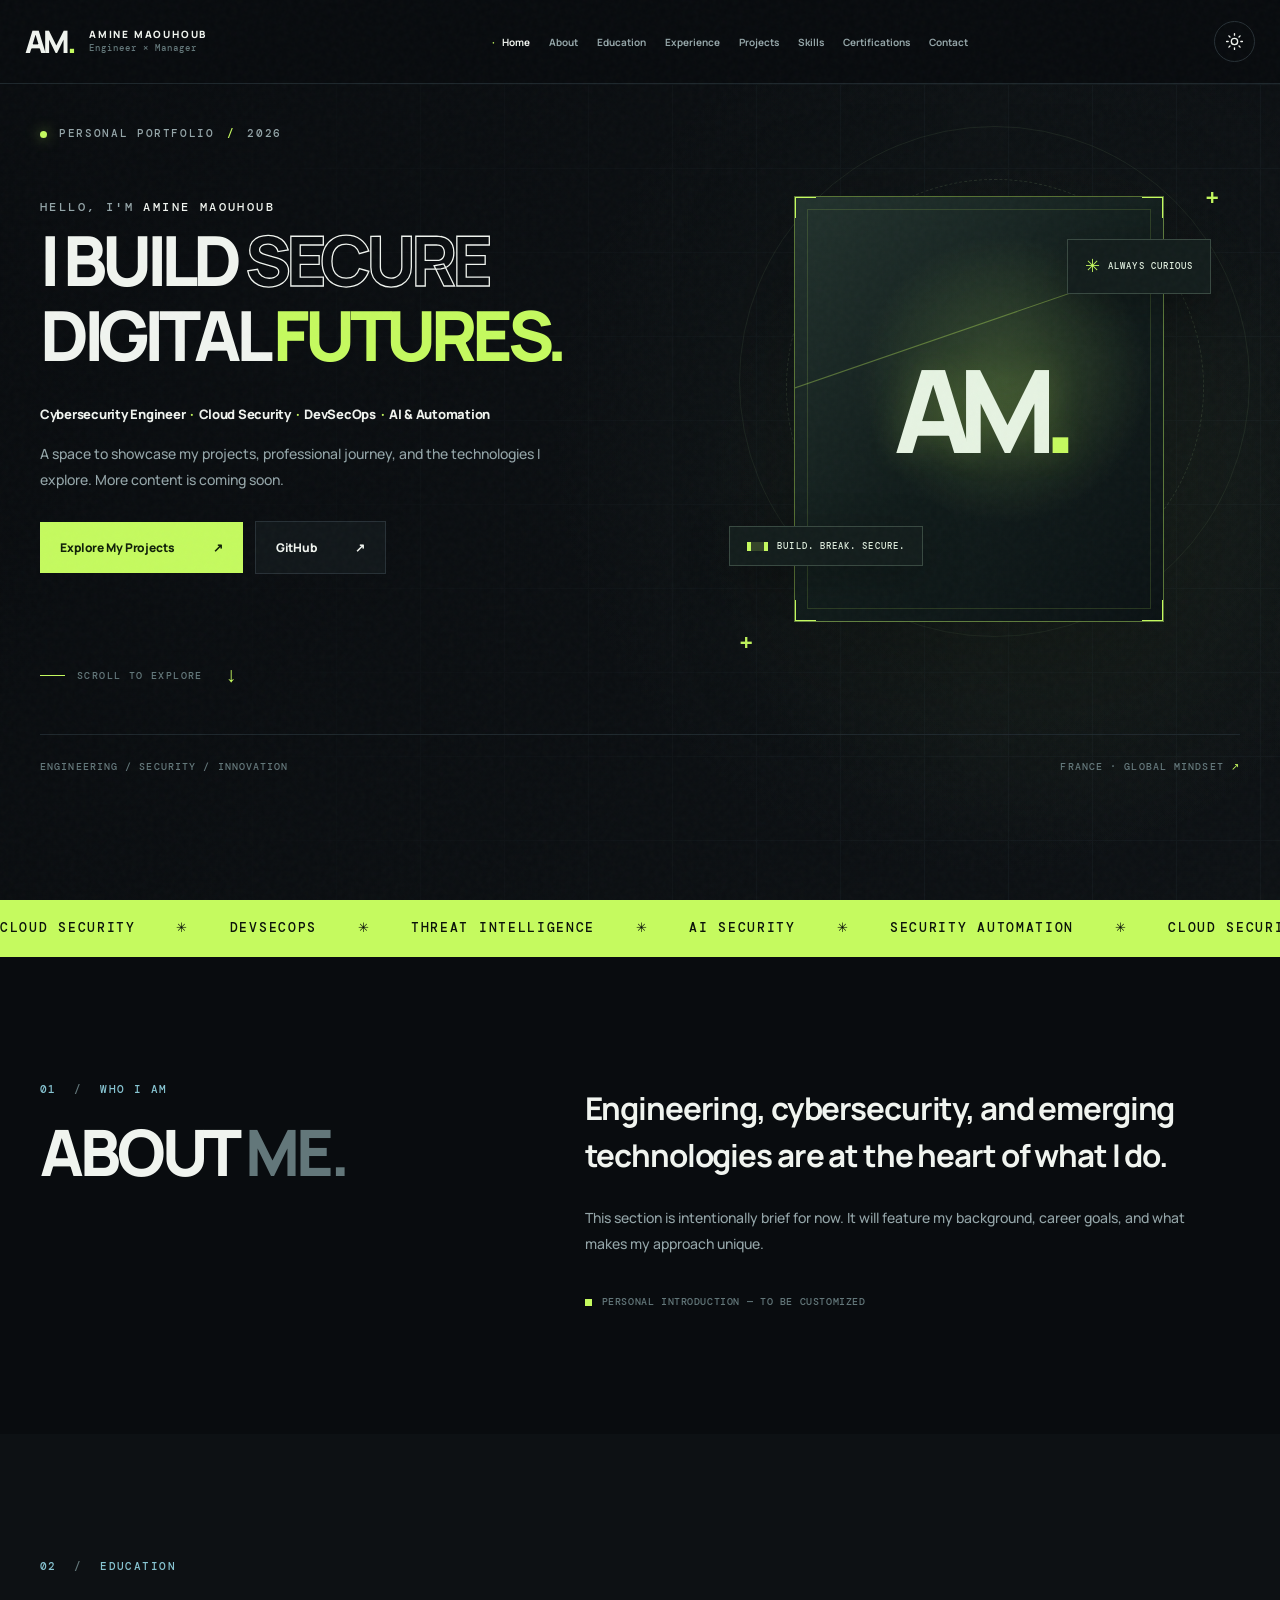
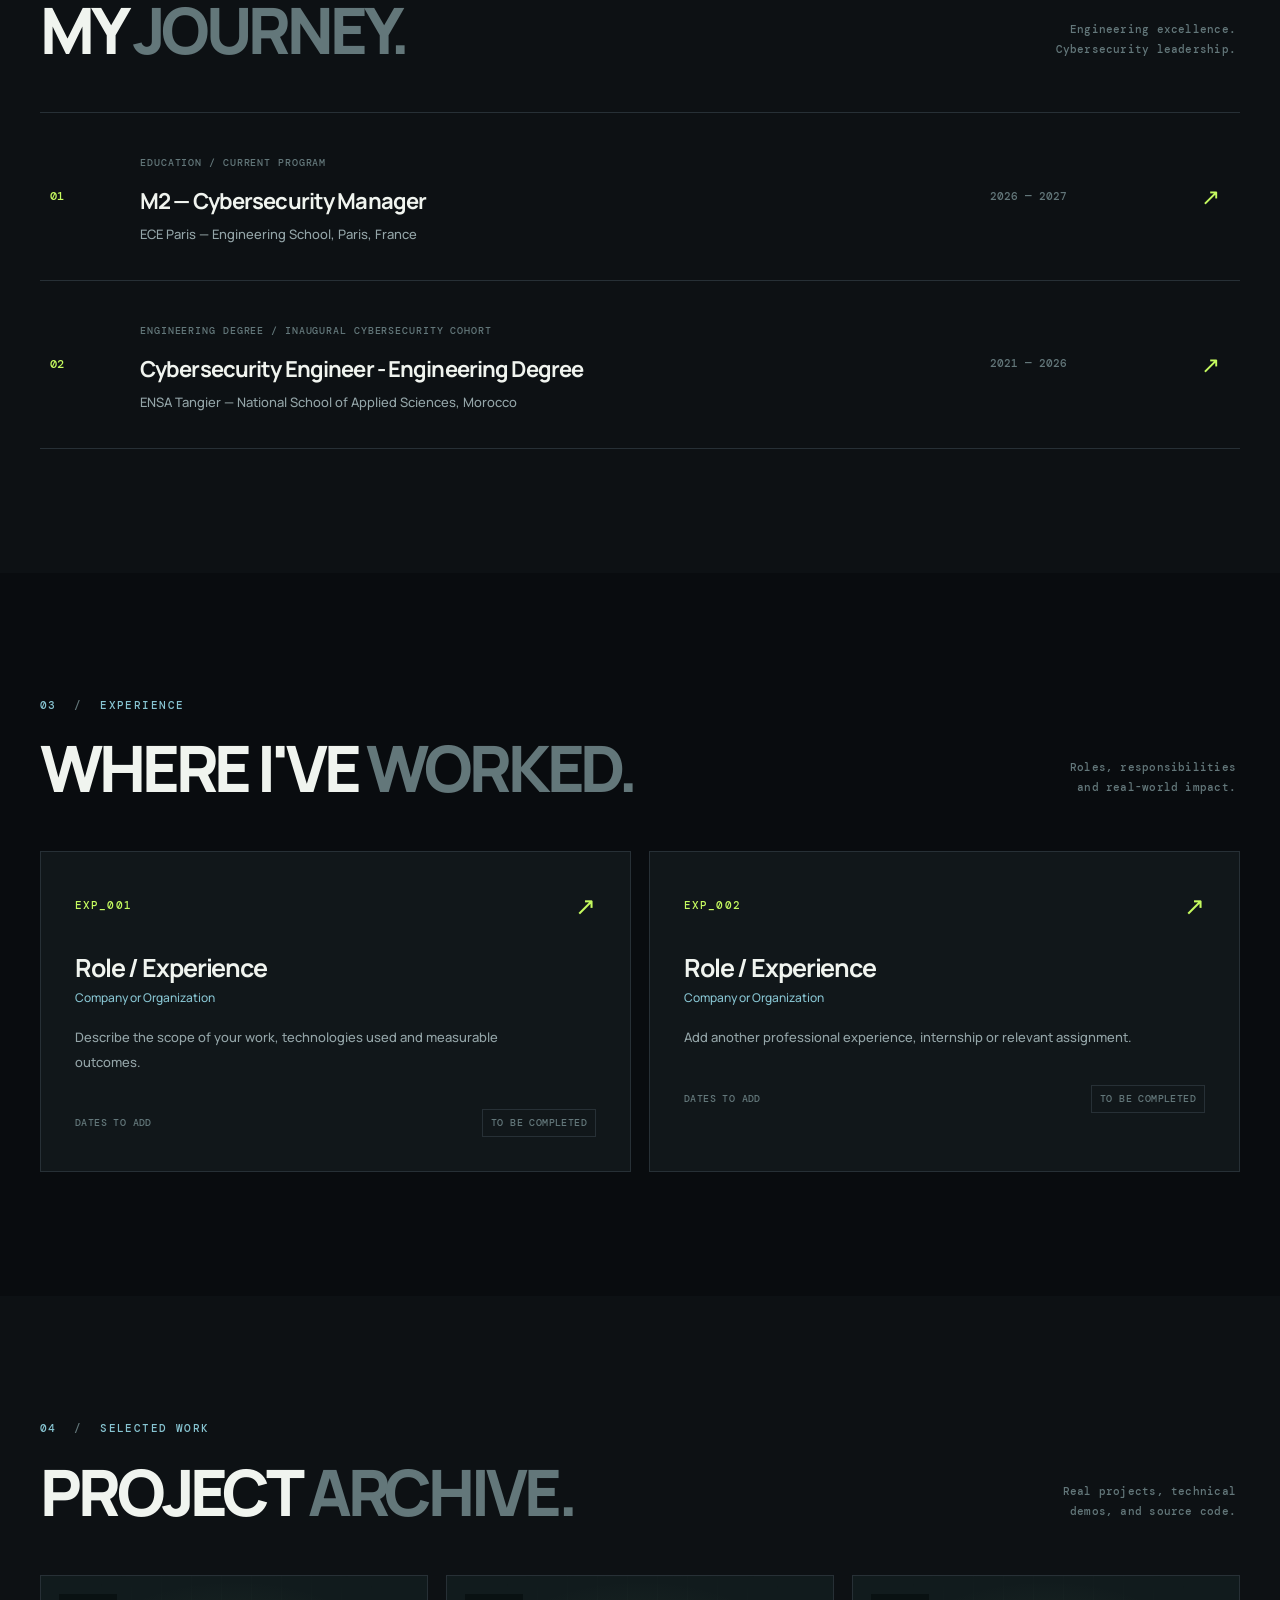
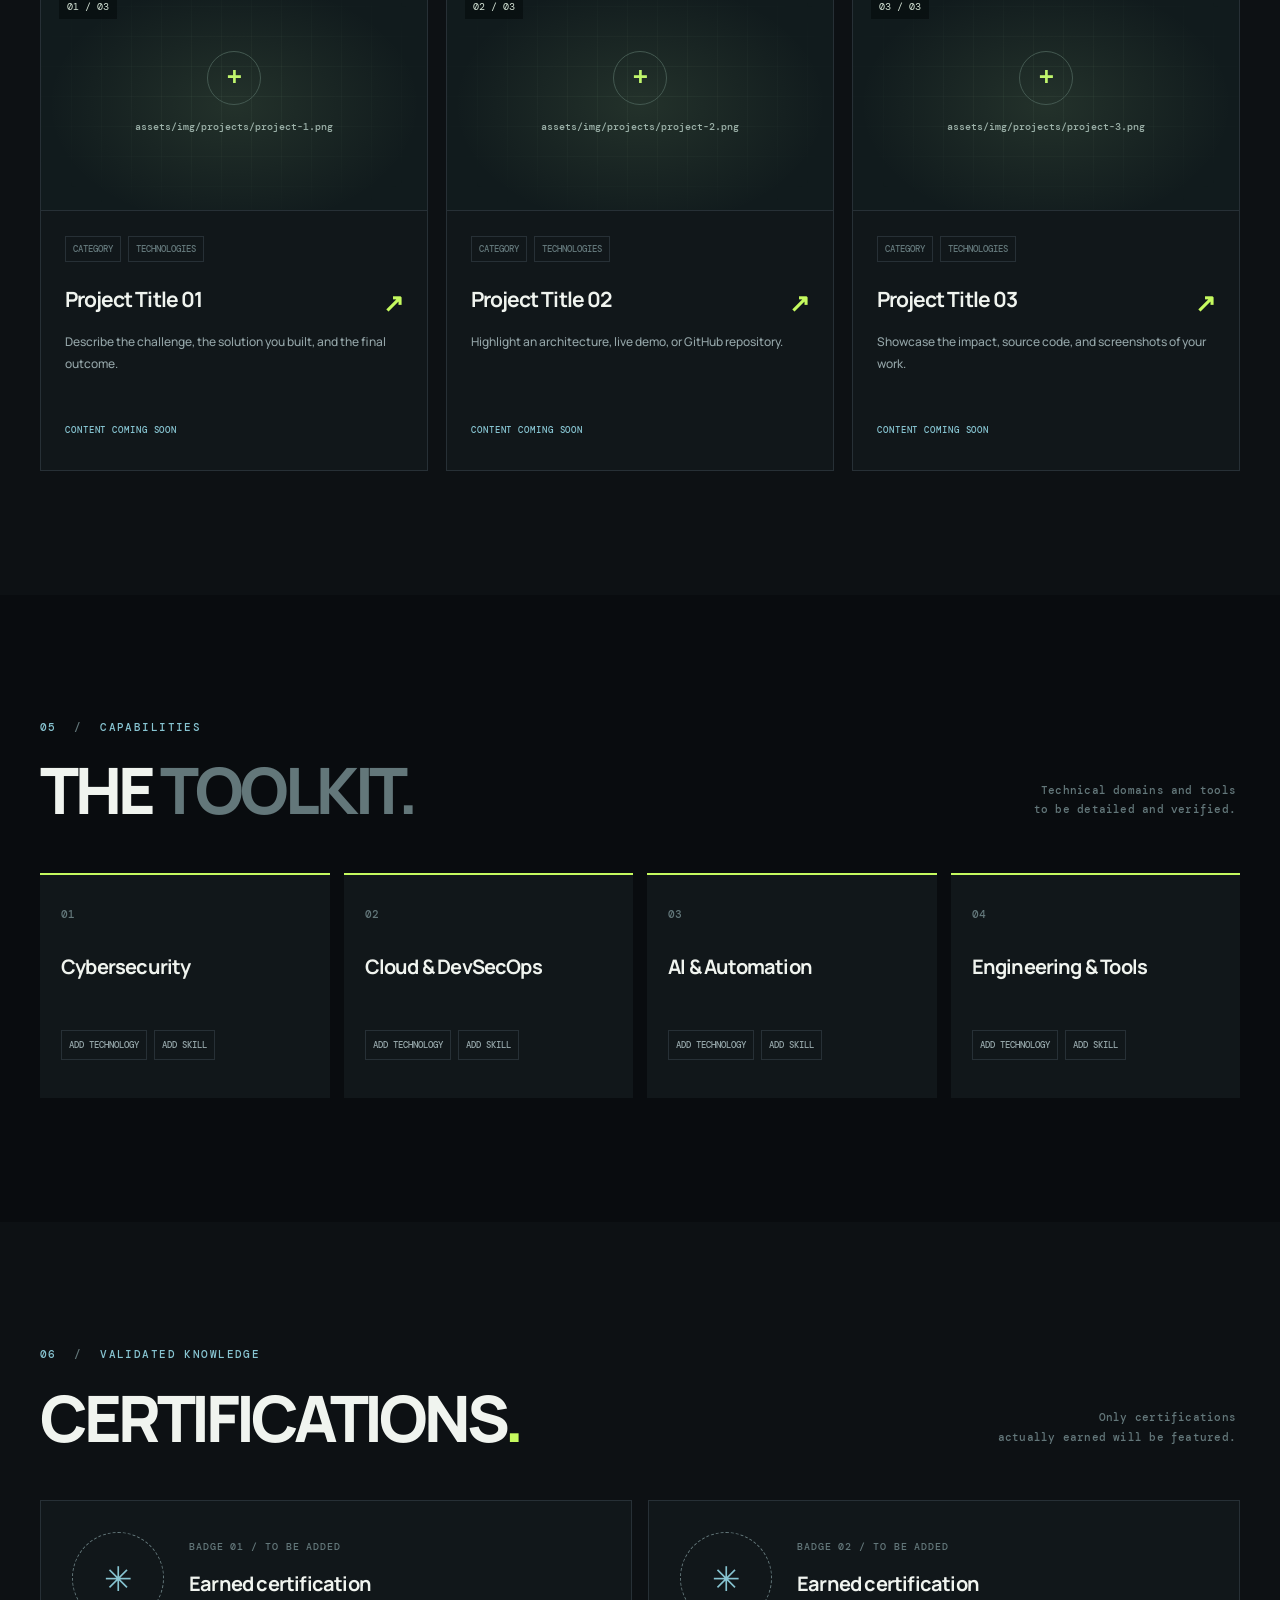
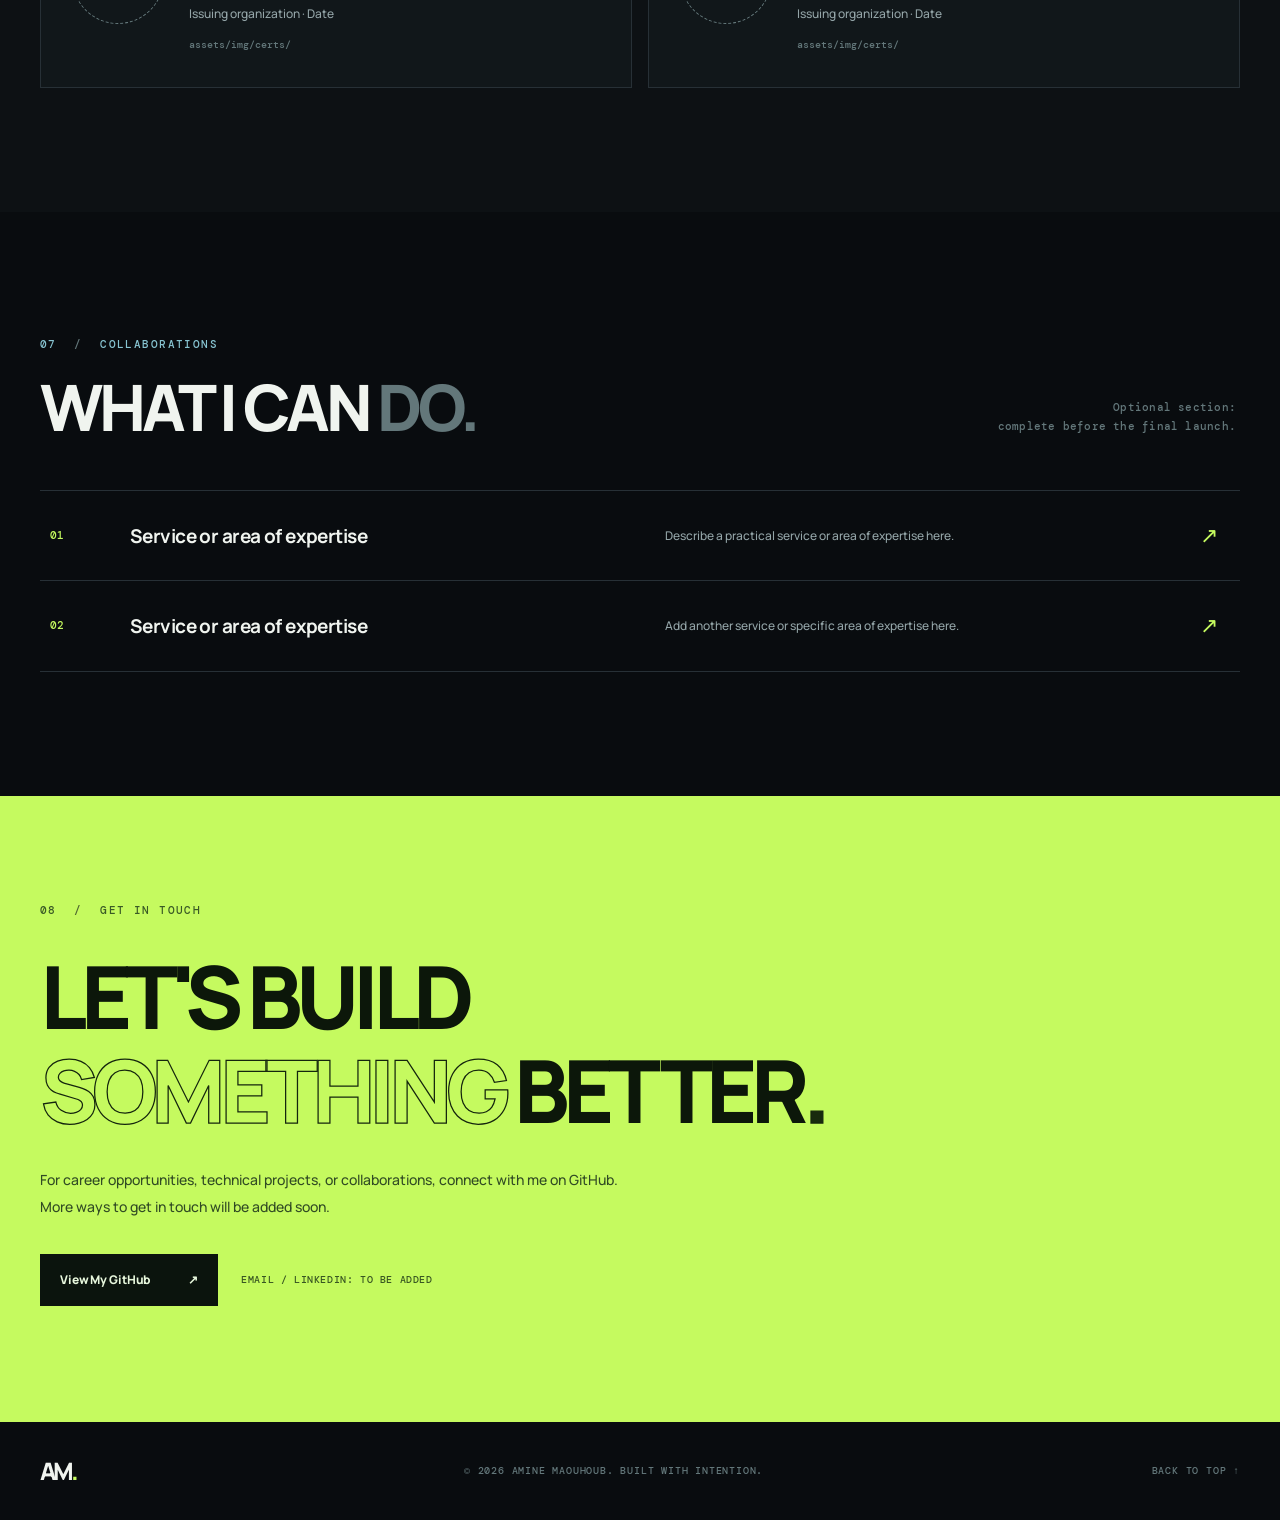
==== commit 702d37fa: "Update index.html" ====
--- a/index.html
+++ b/index.html
@@ -397,7 +397,7 @@
               </span>
 
               <h3>
-                Master's Degree in Cybersecurity Management
+                M2 — Cybersecurity Manager
               </h3>
 
               <p>
@@ -665,7 +665,7 @@
               </span>
 
               <h3>
-                Engineering Degree in Cybersecurity
+                 Cybersecurity Engineer - Engineering Degree
               </h3>
 
               <p>
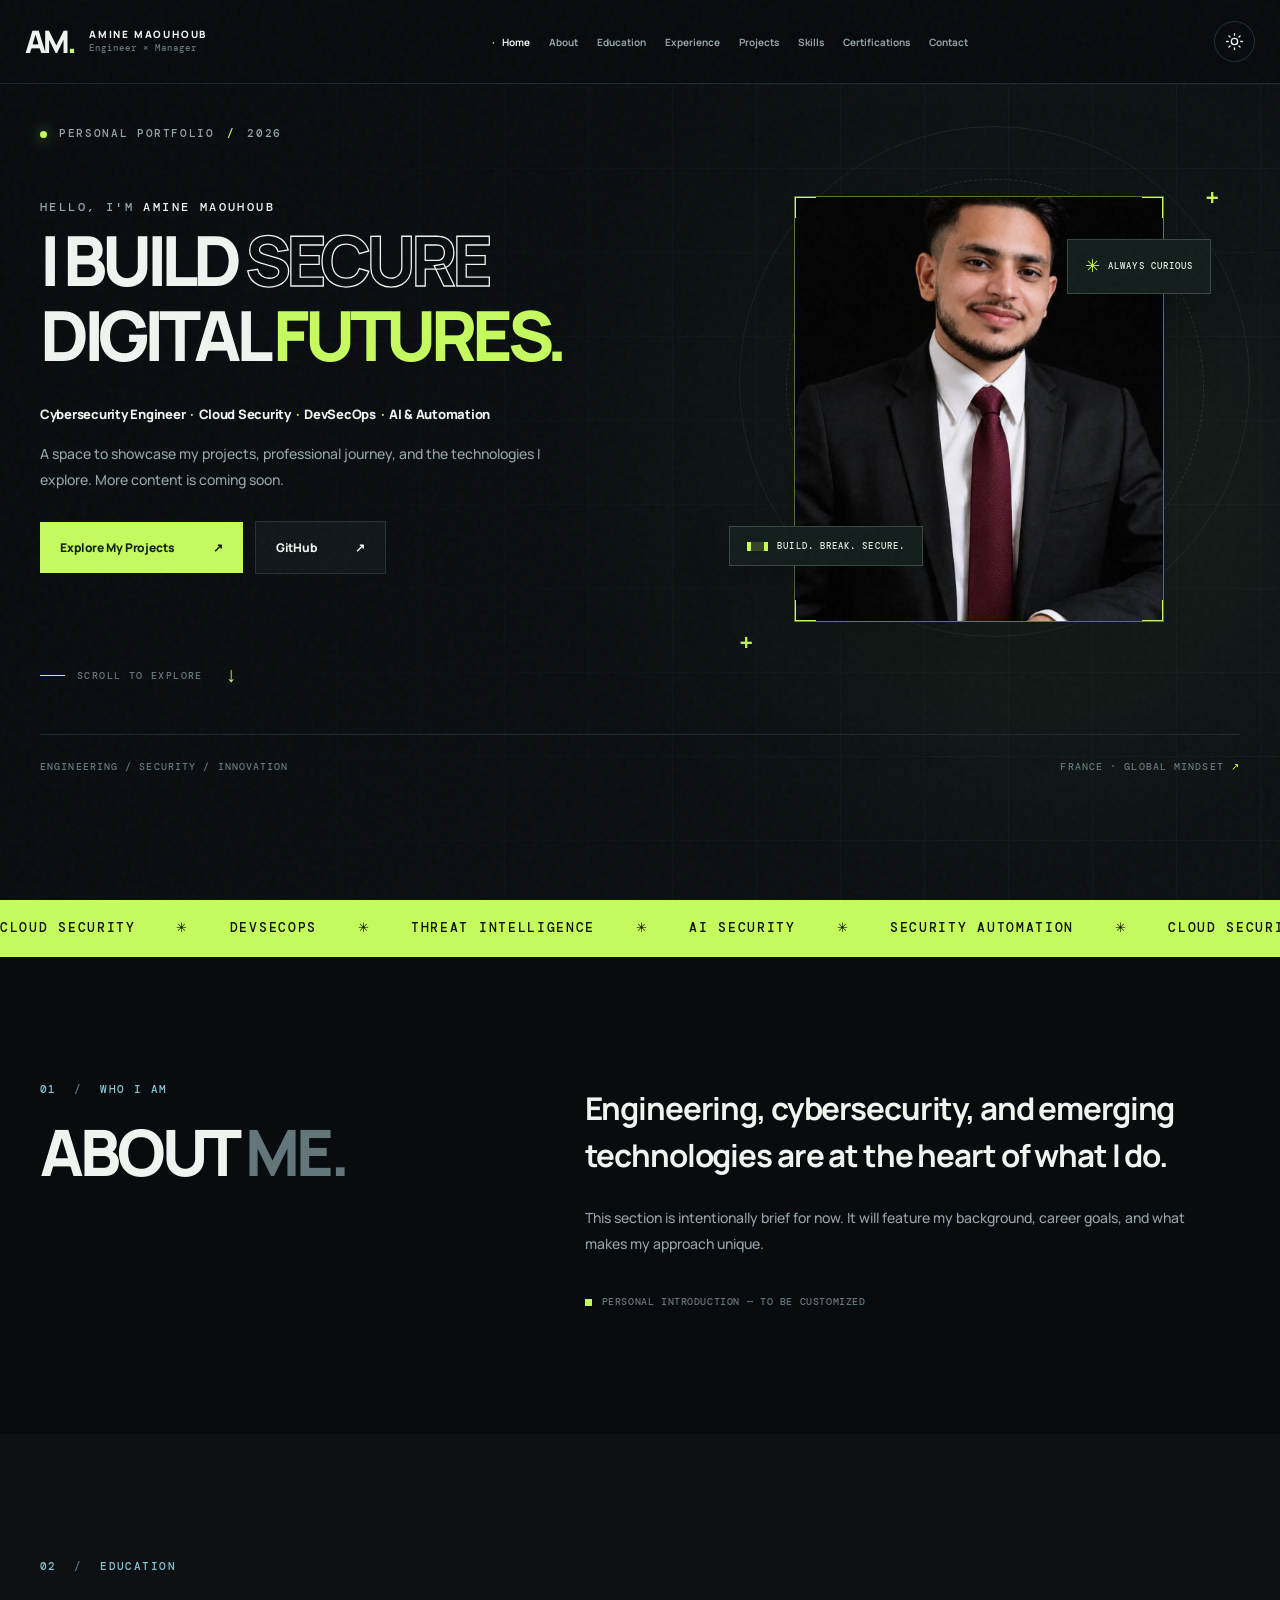
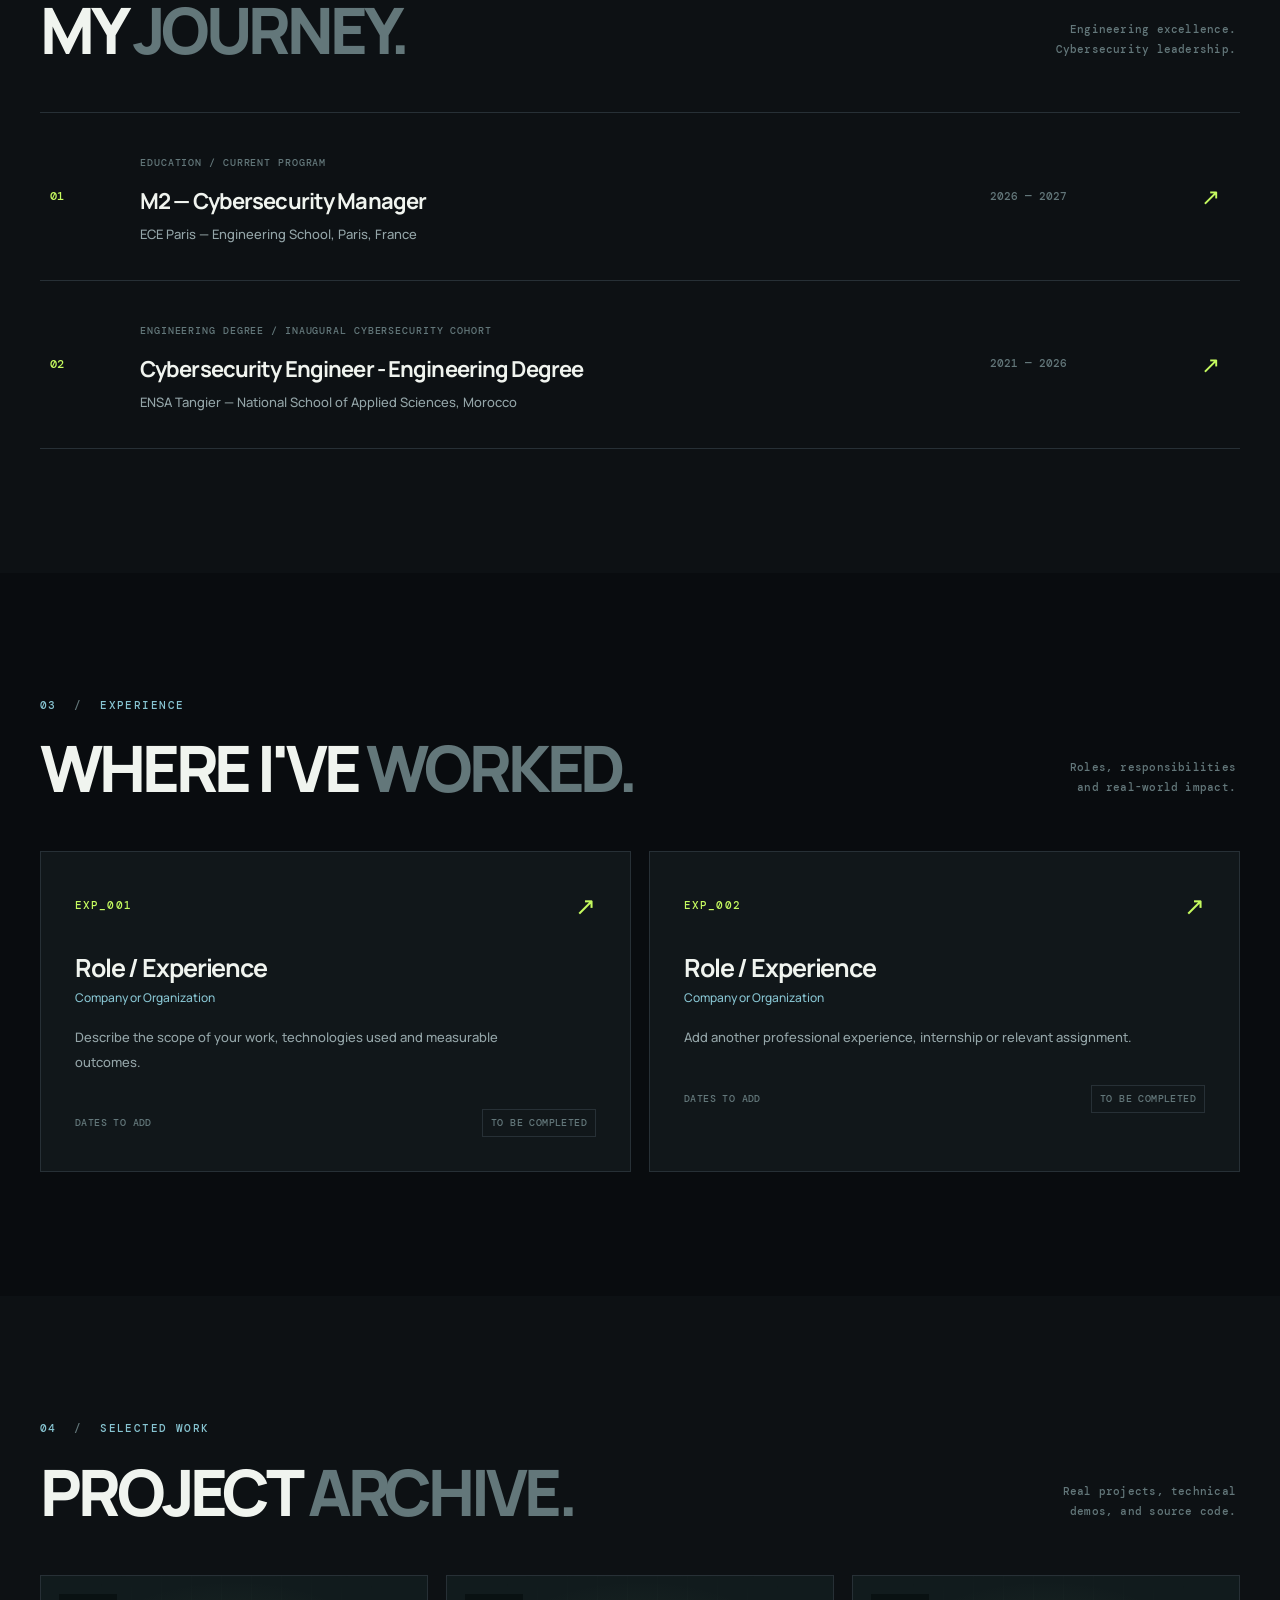
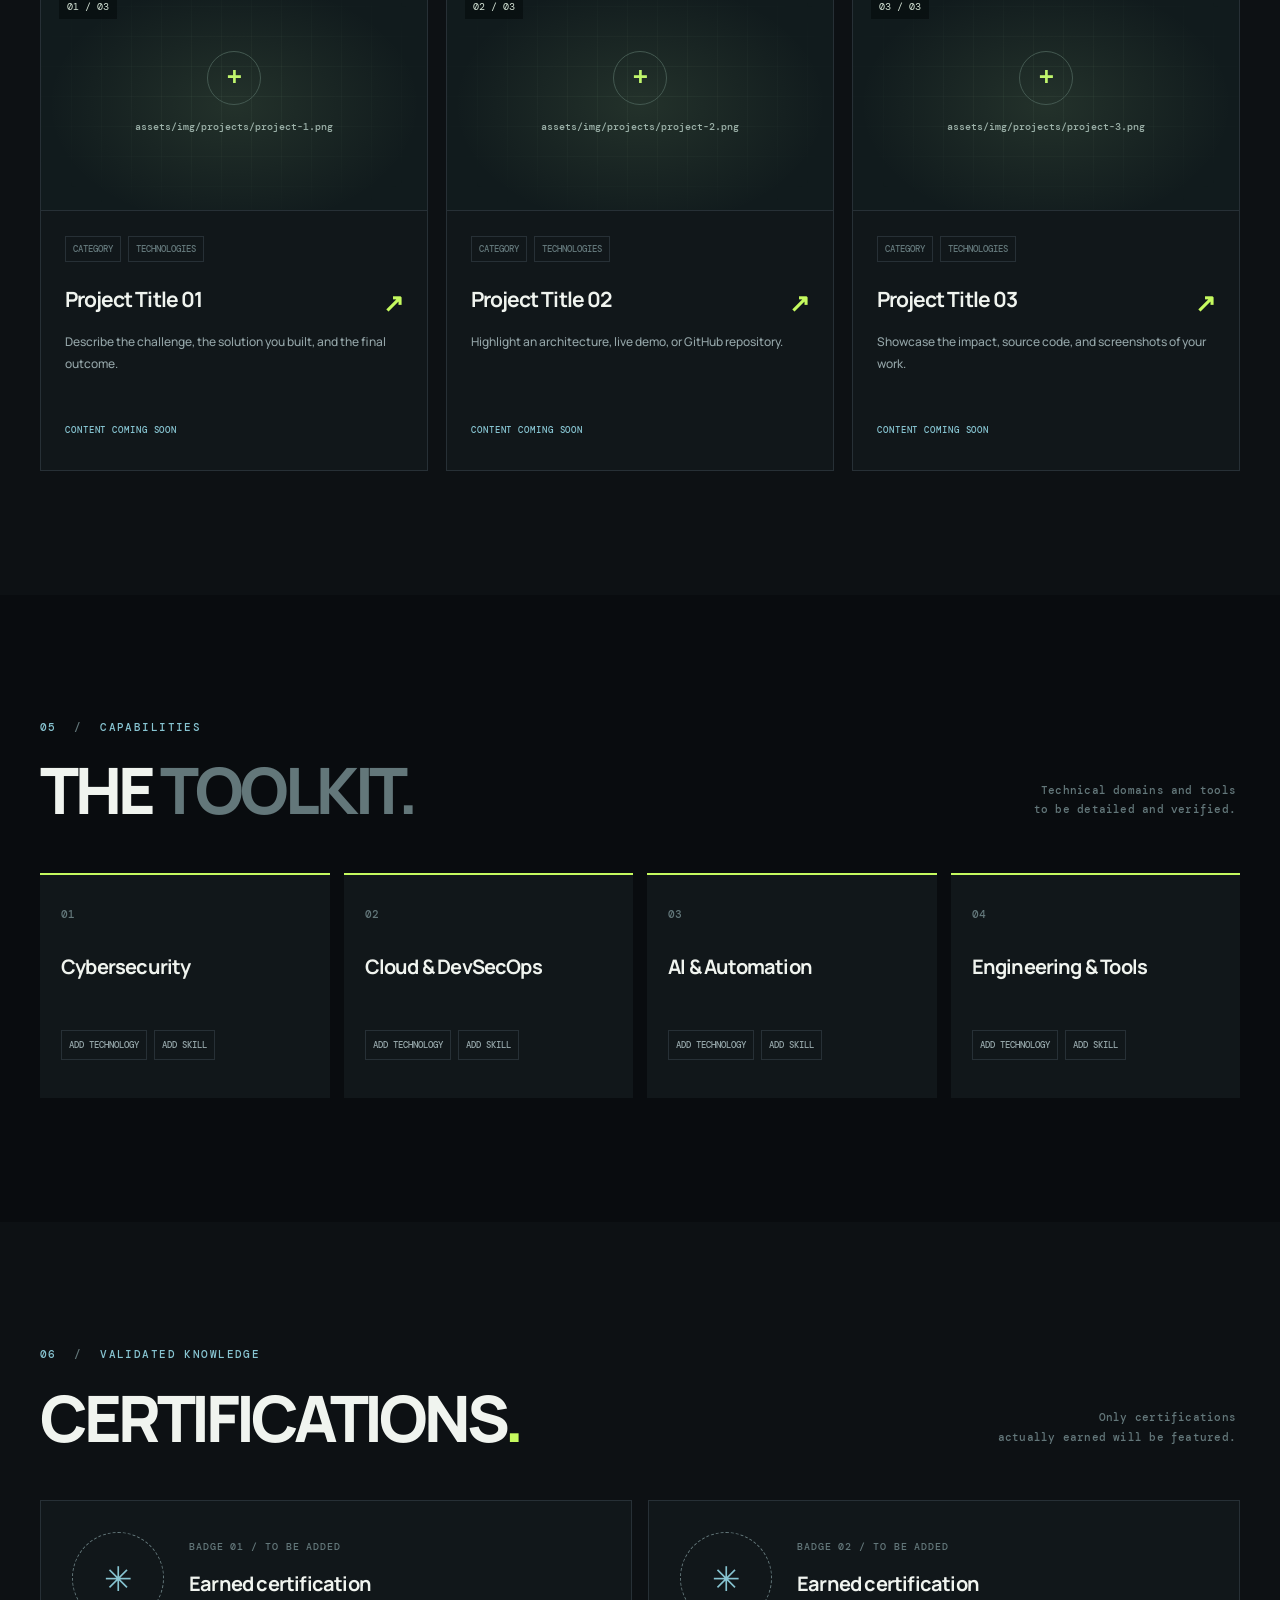
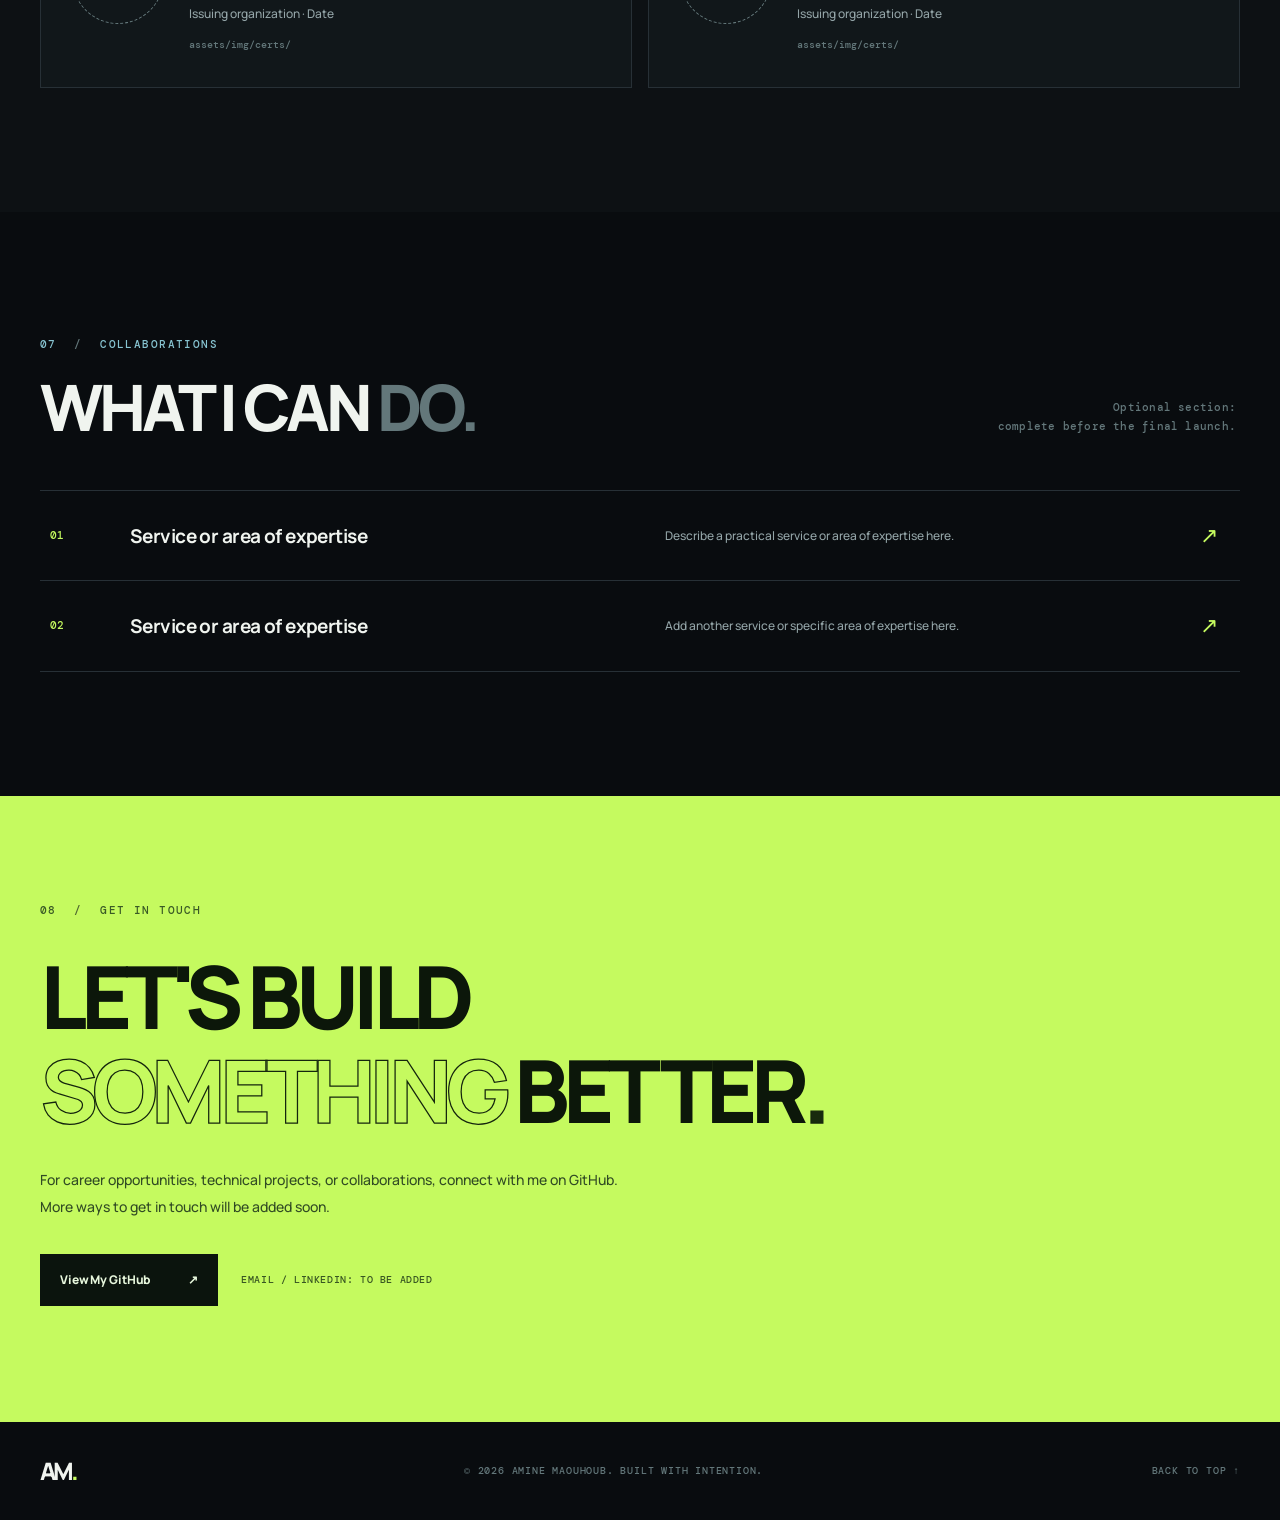
==== commit 01fe036e: "Update index.html" ====
--- a/index.html
+++ b/index.html
@@ -233,7 +233,7 @@
               <img
                 id="profile-image"
                 class="profile-photo"
-                src="assets/img/profile.jpg"
+                src="assets/img/profile.png"
                 alt="Portrait of Amine Maouhoub"
                 loading="eager"
               >
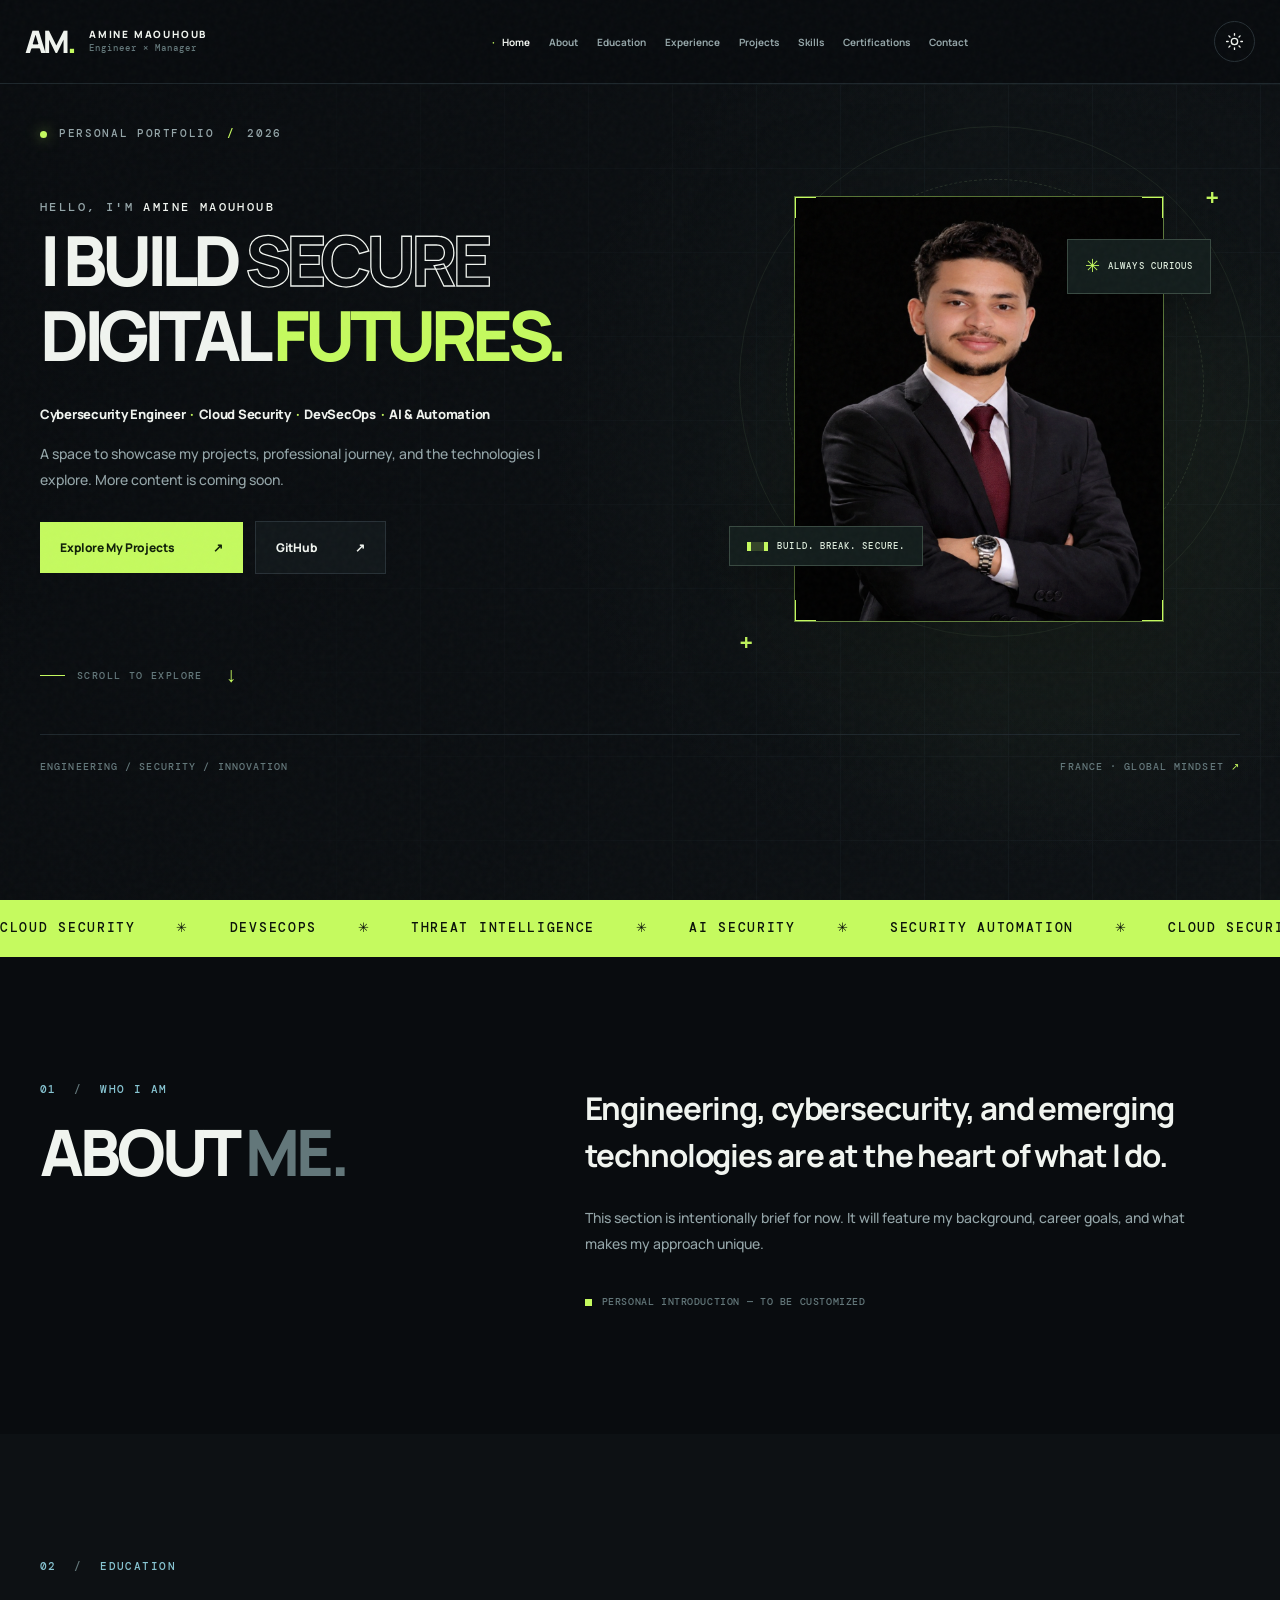
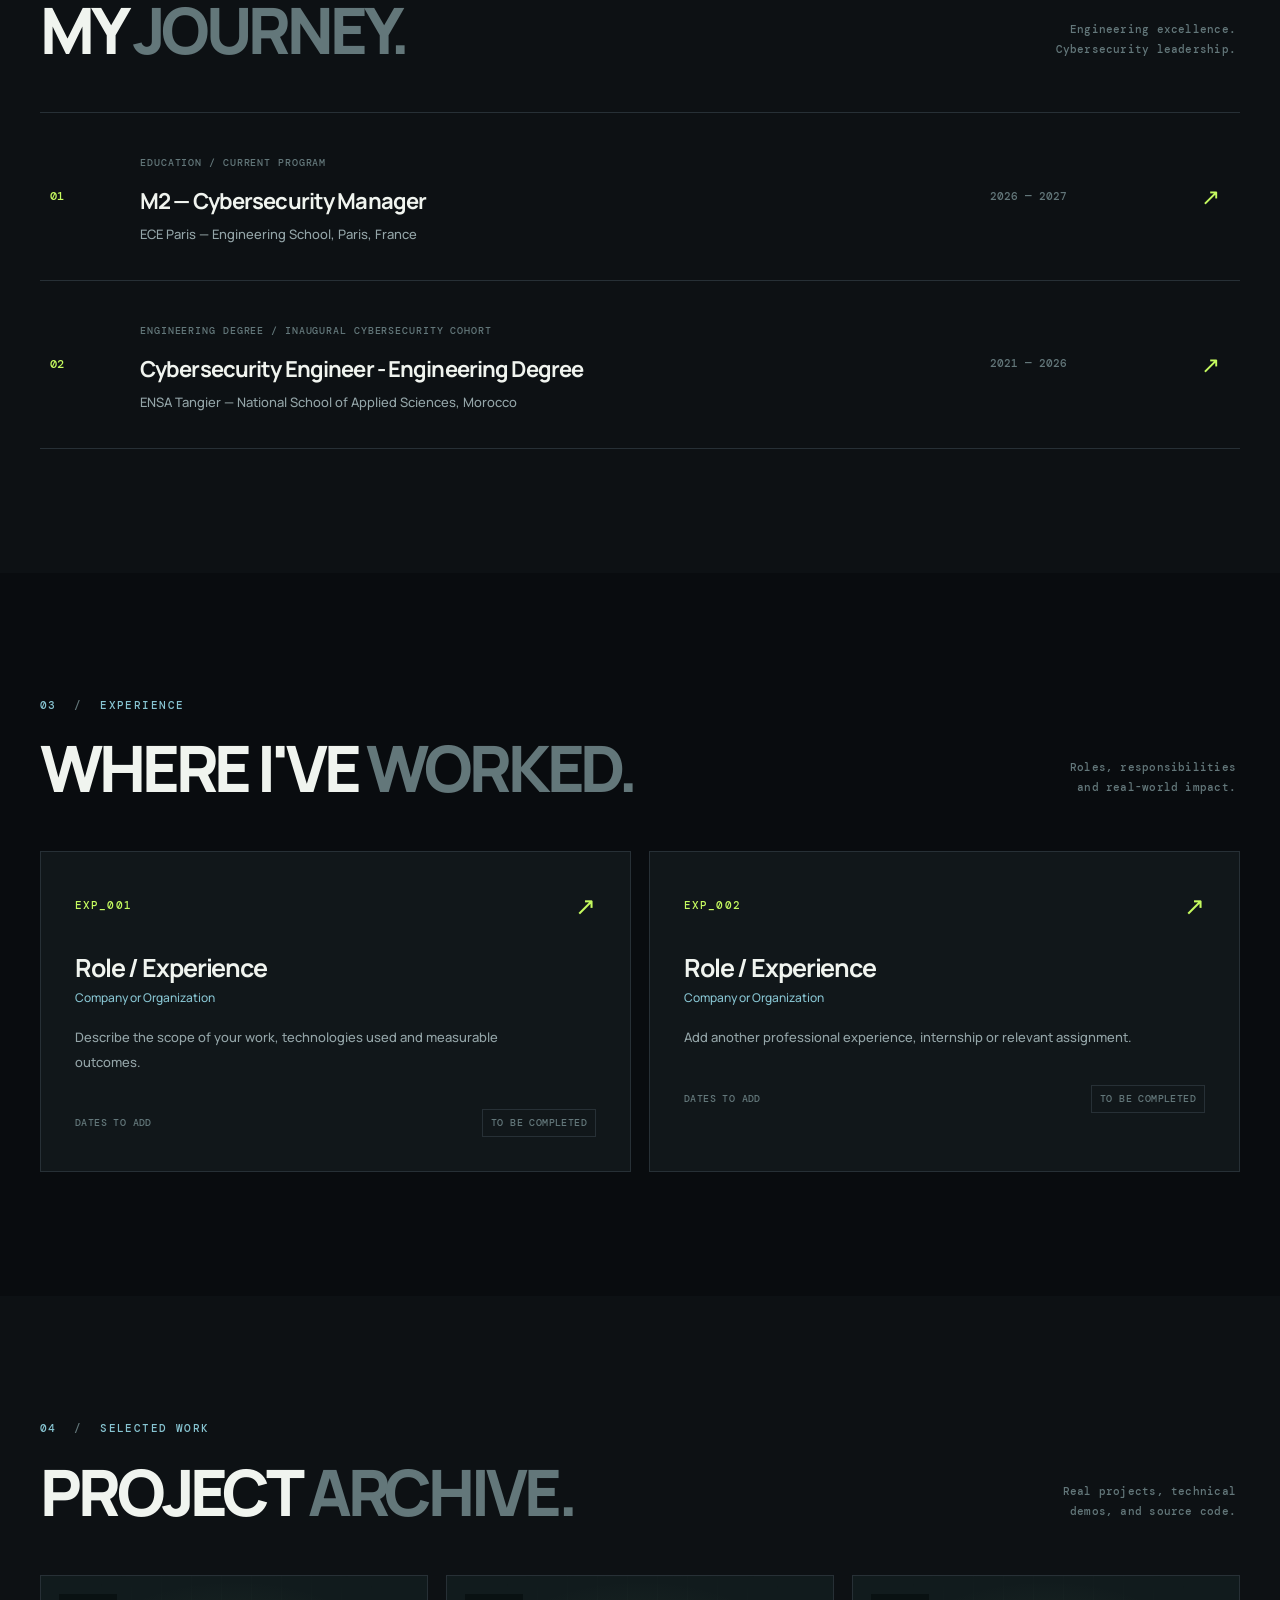
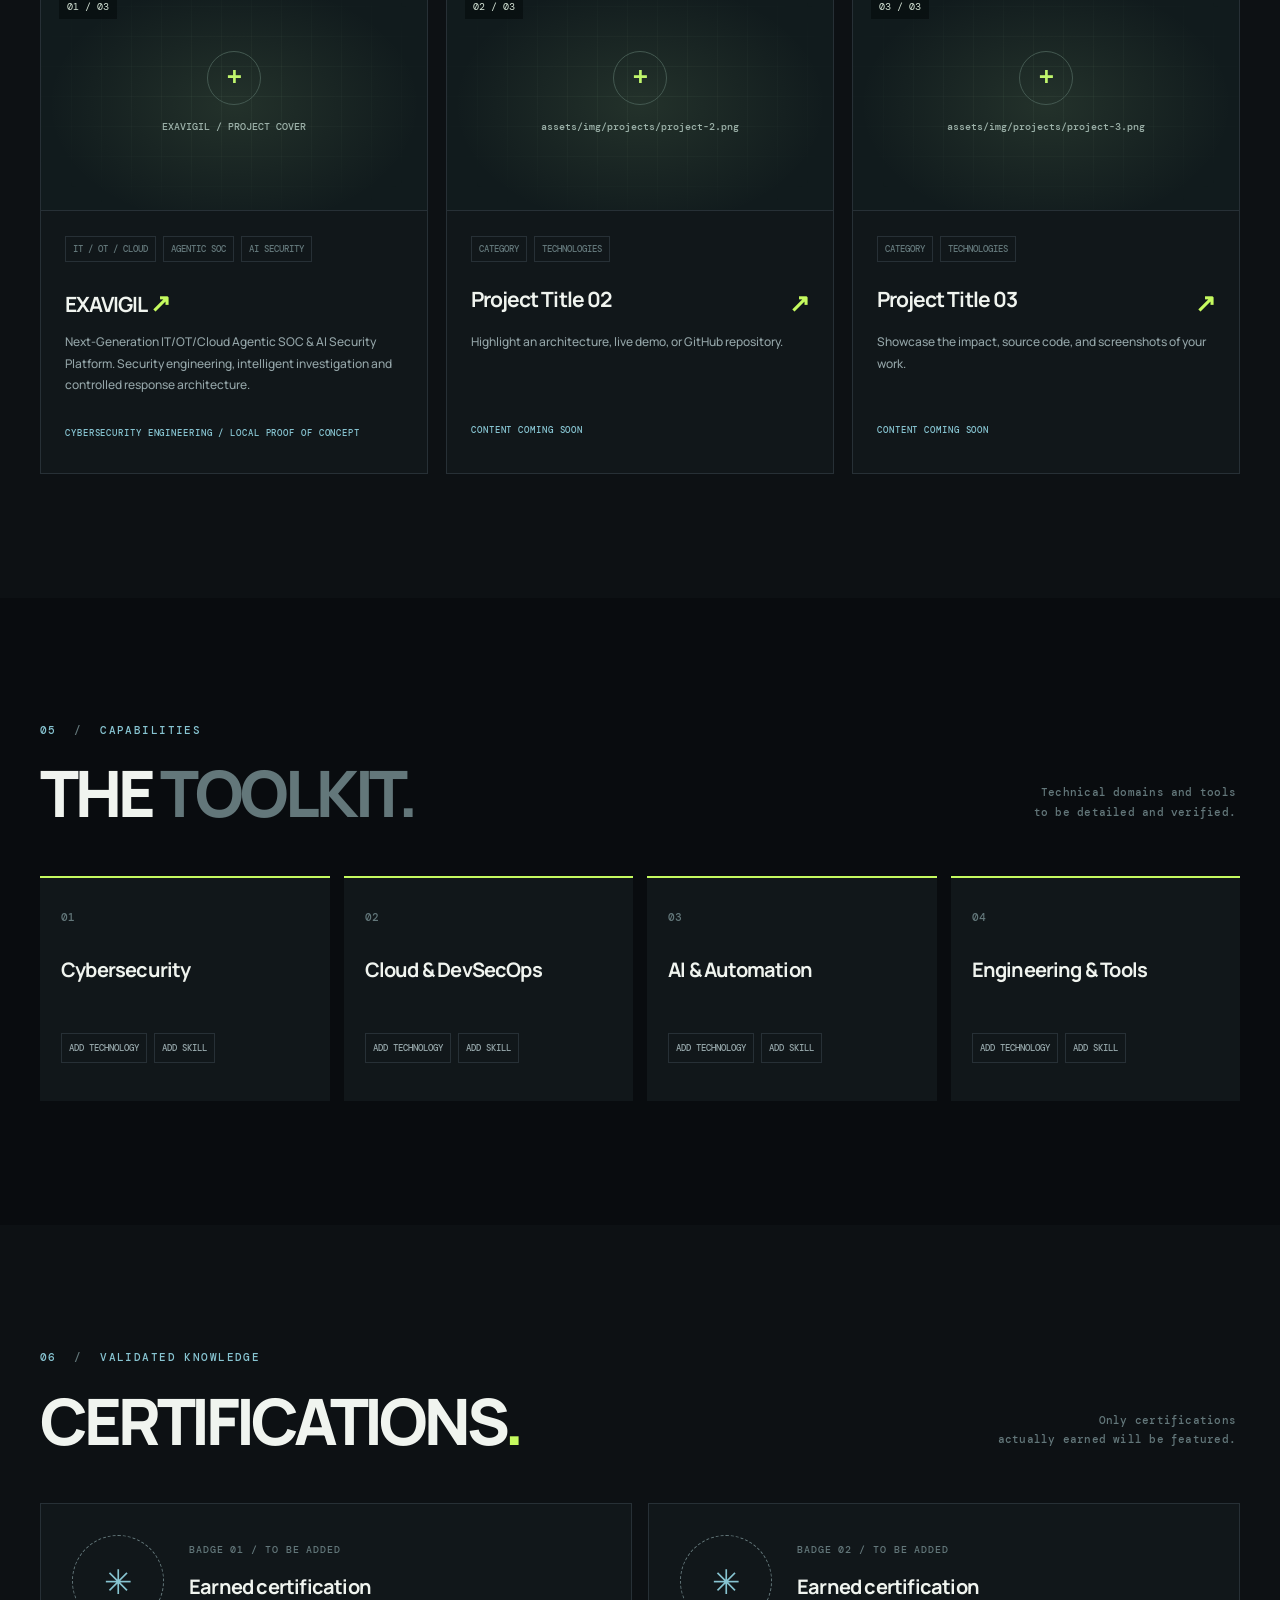
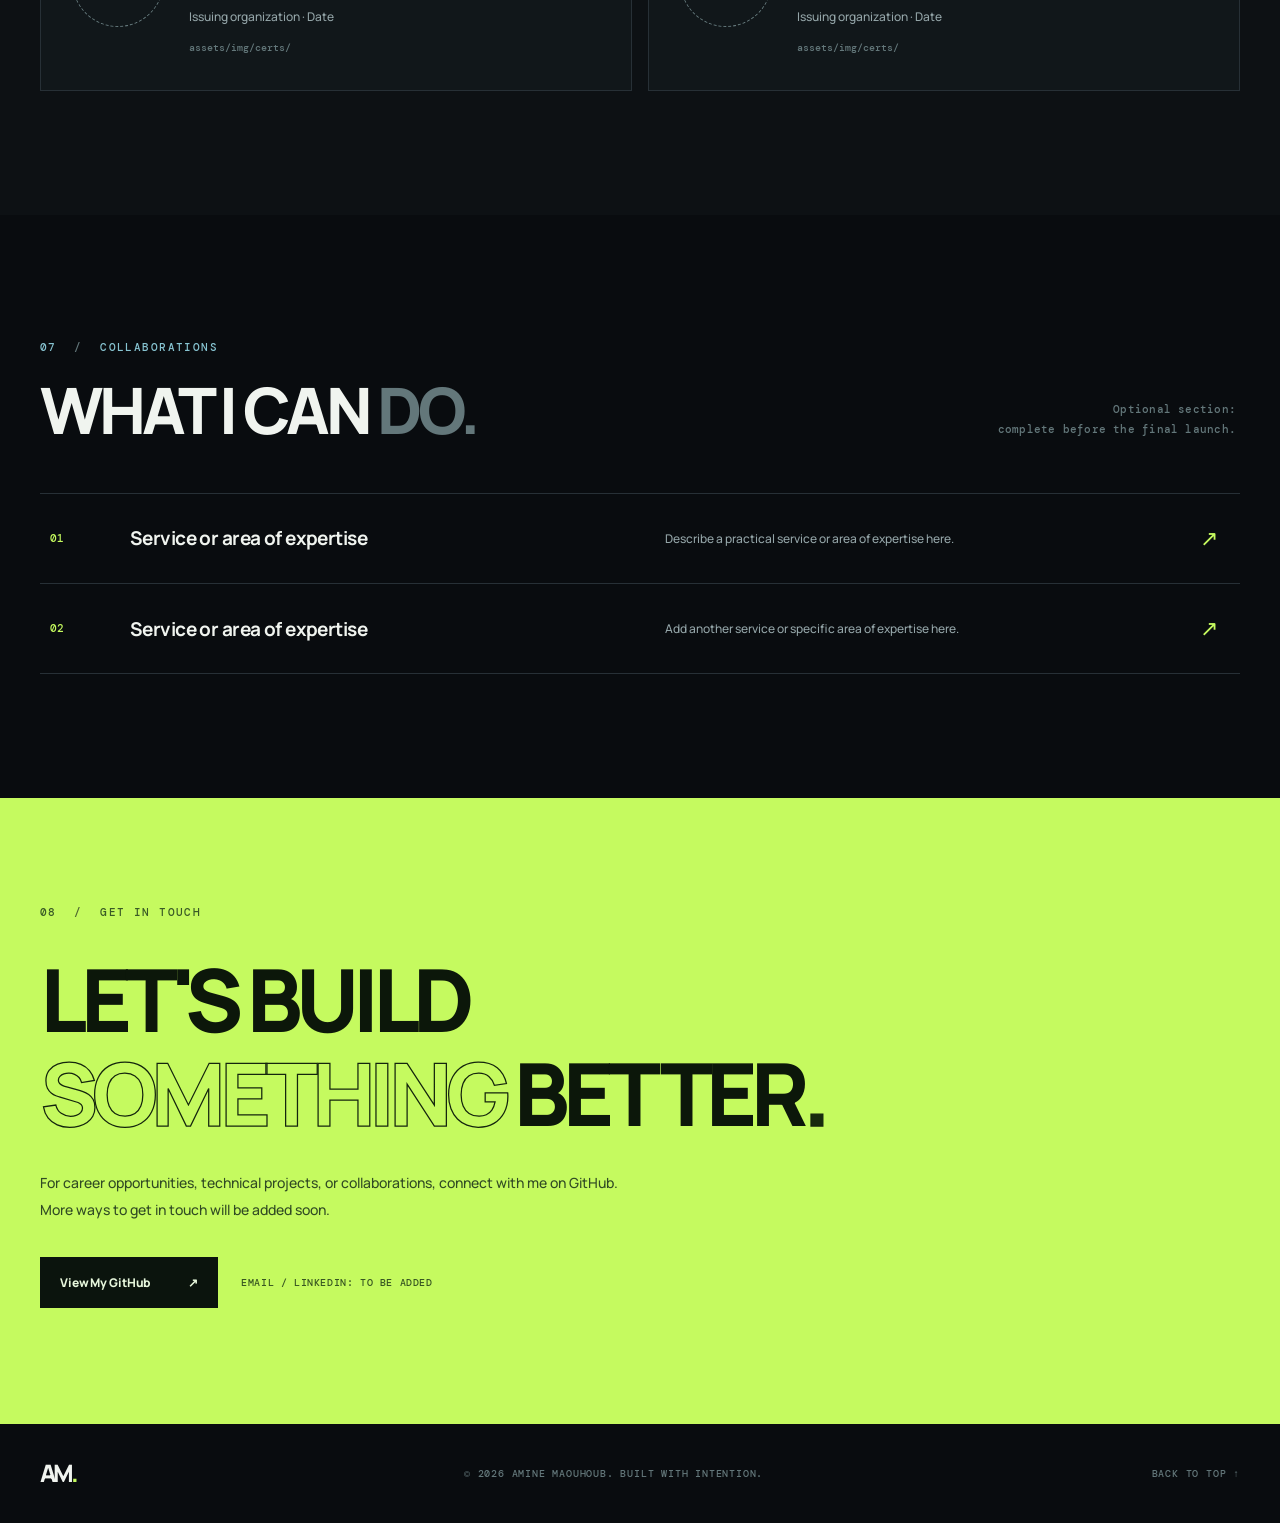
==== commit 7e703166: "Update index.html" ====
--- a/index.html
+++ b/index.html
@@ -1265,54 +1265,81 @@
         <div class="project-grid">
 
 
-          <!-- PROJECT 01 -->
-
-          <article class="project-card">
-
-            <div class="project-media">
-
-              <div class="project-gridline"></div>
-
-              <div class="project-placeholder">
-                <span class="placeholder-icon">+</span>
-                <span>assets/img/projects/project-1.png</span>
-              </div>
-
-              <img
-                src="assets/img/projects/project-1.png"
-                alt="Preview of project 1"
-                loading="lazy"
-                class="project-image"
-              >
-
-              <span class="project-number">01 / 03</span>
-
-            </div>
-
-            <div class="project-content">
-
-              <div class="project-tags">
-                <span>CATEGORY</span>
-                <span>TECHNOLOGIES</span>
-              </div>
-
-              <h3>
-                Project Title 01
-                <span aria-hidden="true">↗</span>
-              </h3>
-
-              <p>
-                Describe the challenge, the solution
-                you built, and the final outcome.
-              </p>
-
-              <span class="project-status">
-                CONTENT COMING SOON
-              </span>
-
-            </div>
-
-          </article>
+          
+<!-- =========================================
+     PROJECT 01 — EXAVIGIL
+========================================== -->
+
+<article class="project-card">
+
+  <!-- Clickable project image -->
+
+  <a
+    class="exavigil-card-link"
+    href="projects/exavigil.html"
+    aria-label="Explore the EXAVIGIL project"
+  >
+
+    <div class="project-media">
+
+      <div class="project-gridline"></div>
+
+      <div class="project-placeholder">
+        <span class="placeholder-icon">+</span>
+        <span>EXAVIGIL / PROJECT COVER</span>
+      </div>
+
+      <img
+        src="assets/img/projects/exavigil-cover.png"
+        alt="EXAVIGIL cybersecurity platform project cover"
+        loading="lazy"
+        class="project-image"
+      >
+
+      <span class="project-number">01 / 03</span>
+
+    </div>
+
+  </a>
+
+  <!-- Project information -->
+
+  <div class="project-content">
+
+    <div class="project-tags">
+      <span>IT / OT / CLOUD</span>
+      <span>AGENTIC SOC</span>
+      <span>AI SECURITY</span>
+    </div>
+
+    <h3>
+      <a
+        href="projects/exavigil.html"
+        class="exavigil-project-title"
+      >
+        EXAVIGIL
+        <span aria-hidden="true">↗</span>
+      </a>
+    </h3>
+
+    <p>
+      Next-Generation IT/OT/Cloud Agentic SOC
+      &amp; AI Security Platform.
+      Security engineering, intelligent investigation
+      and controlled response architecture.
+    </p>
+
+    <span class="project-status">
+      CYBERSECURITY ENGINEERING / LOCAL PROOF OF CONCEPT
+    </span>
+
+  </div>
+
+</article>
+<!-- END EXAVIGIL CARD -->
+
+
+          
 
 
           <!-- PROJECT 02 -->
--- a/assets/css/style.css
+++ b/assets/css/style.css
@@ -704,17 +704,26 @@
   color: var(--accent);
 }
 
+
 .profile-photo {
   position: absolute;
   inset: 0;
 
   width: 100%;
   height: 100%;
+
   object-fit: cover;
+  object-position: 50% 15%;
+
+  filter:
+    brightness(1.04)
+    contrast(1.03)
+    saturate(0.98);
 
   display: none;
   z-index: 2;
 }
+
 
 .profile-photo.loaded {
   display: block;
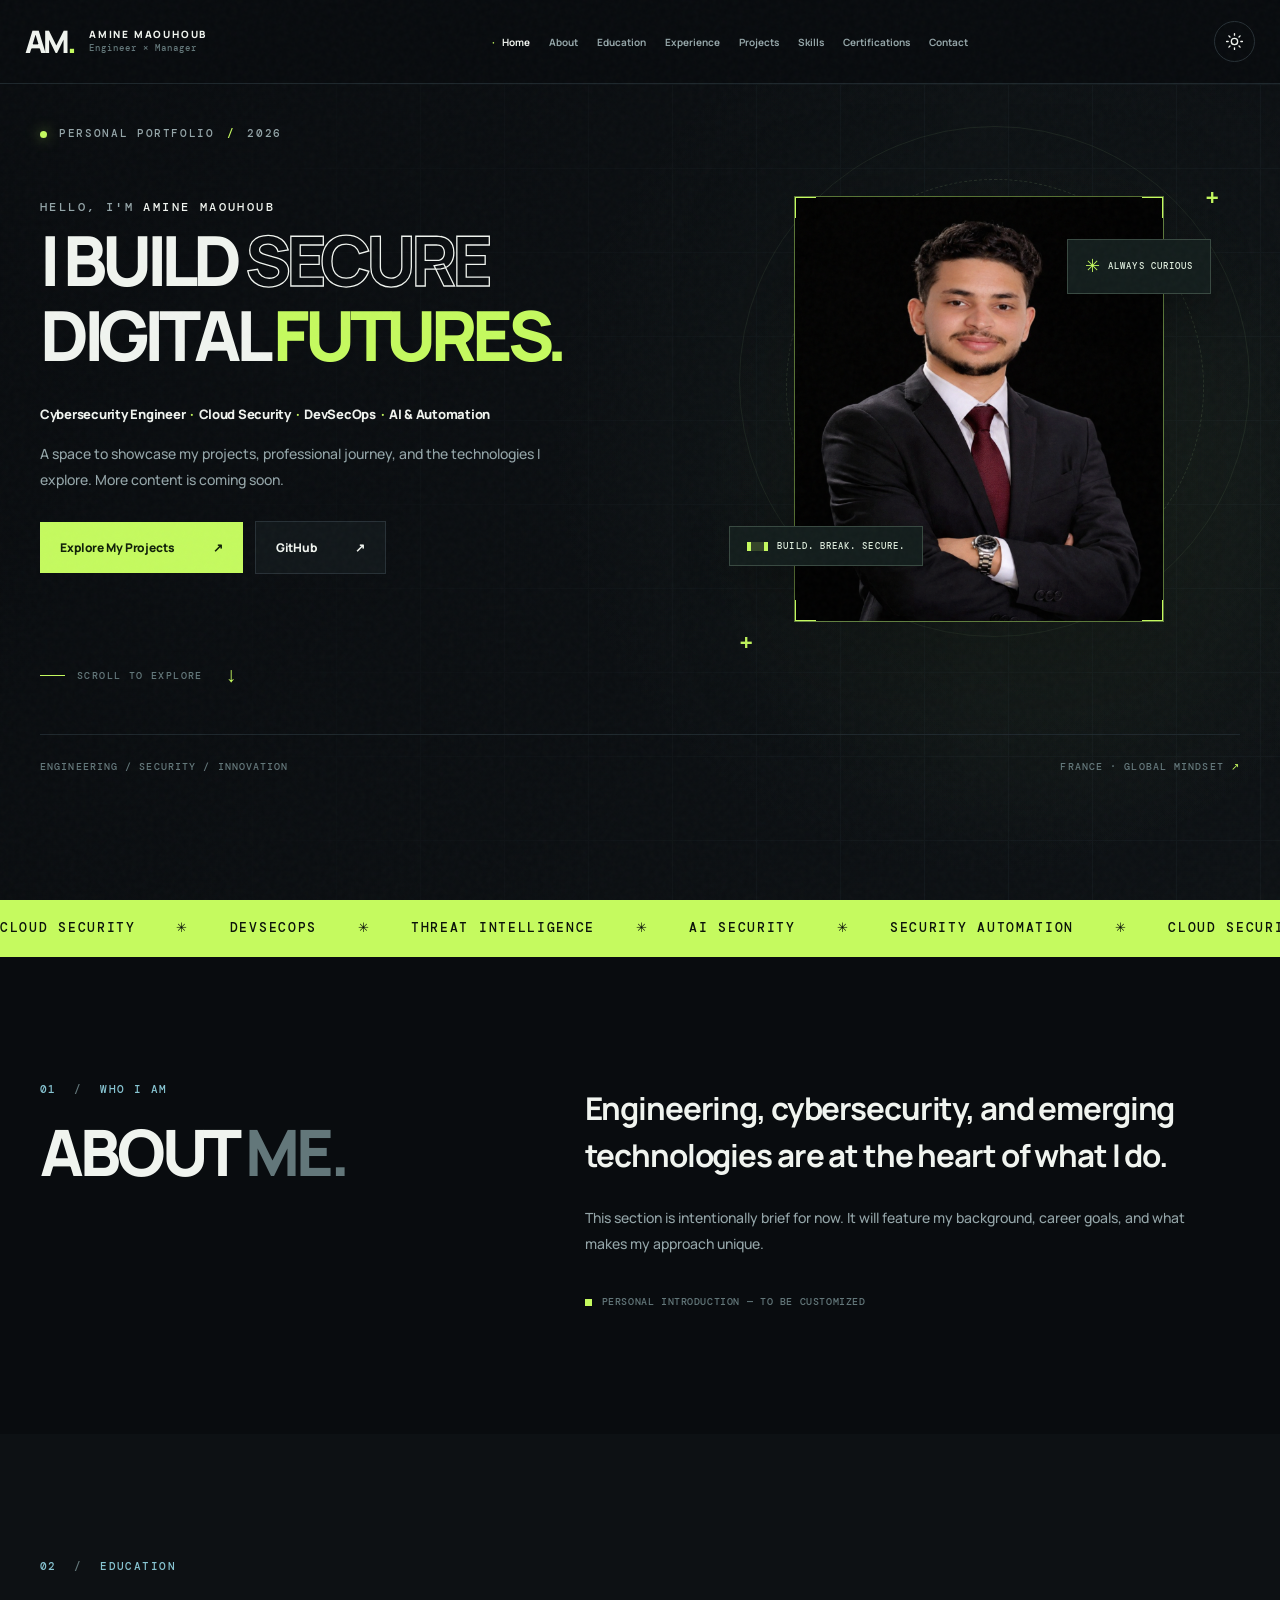
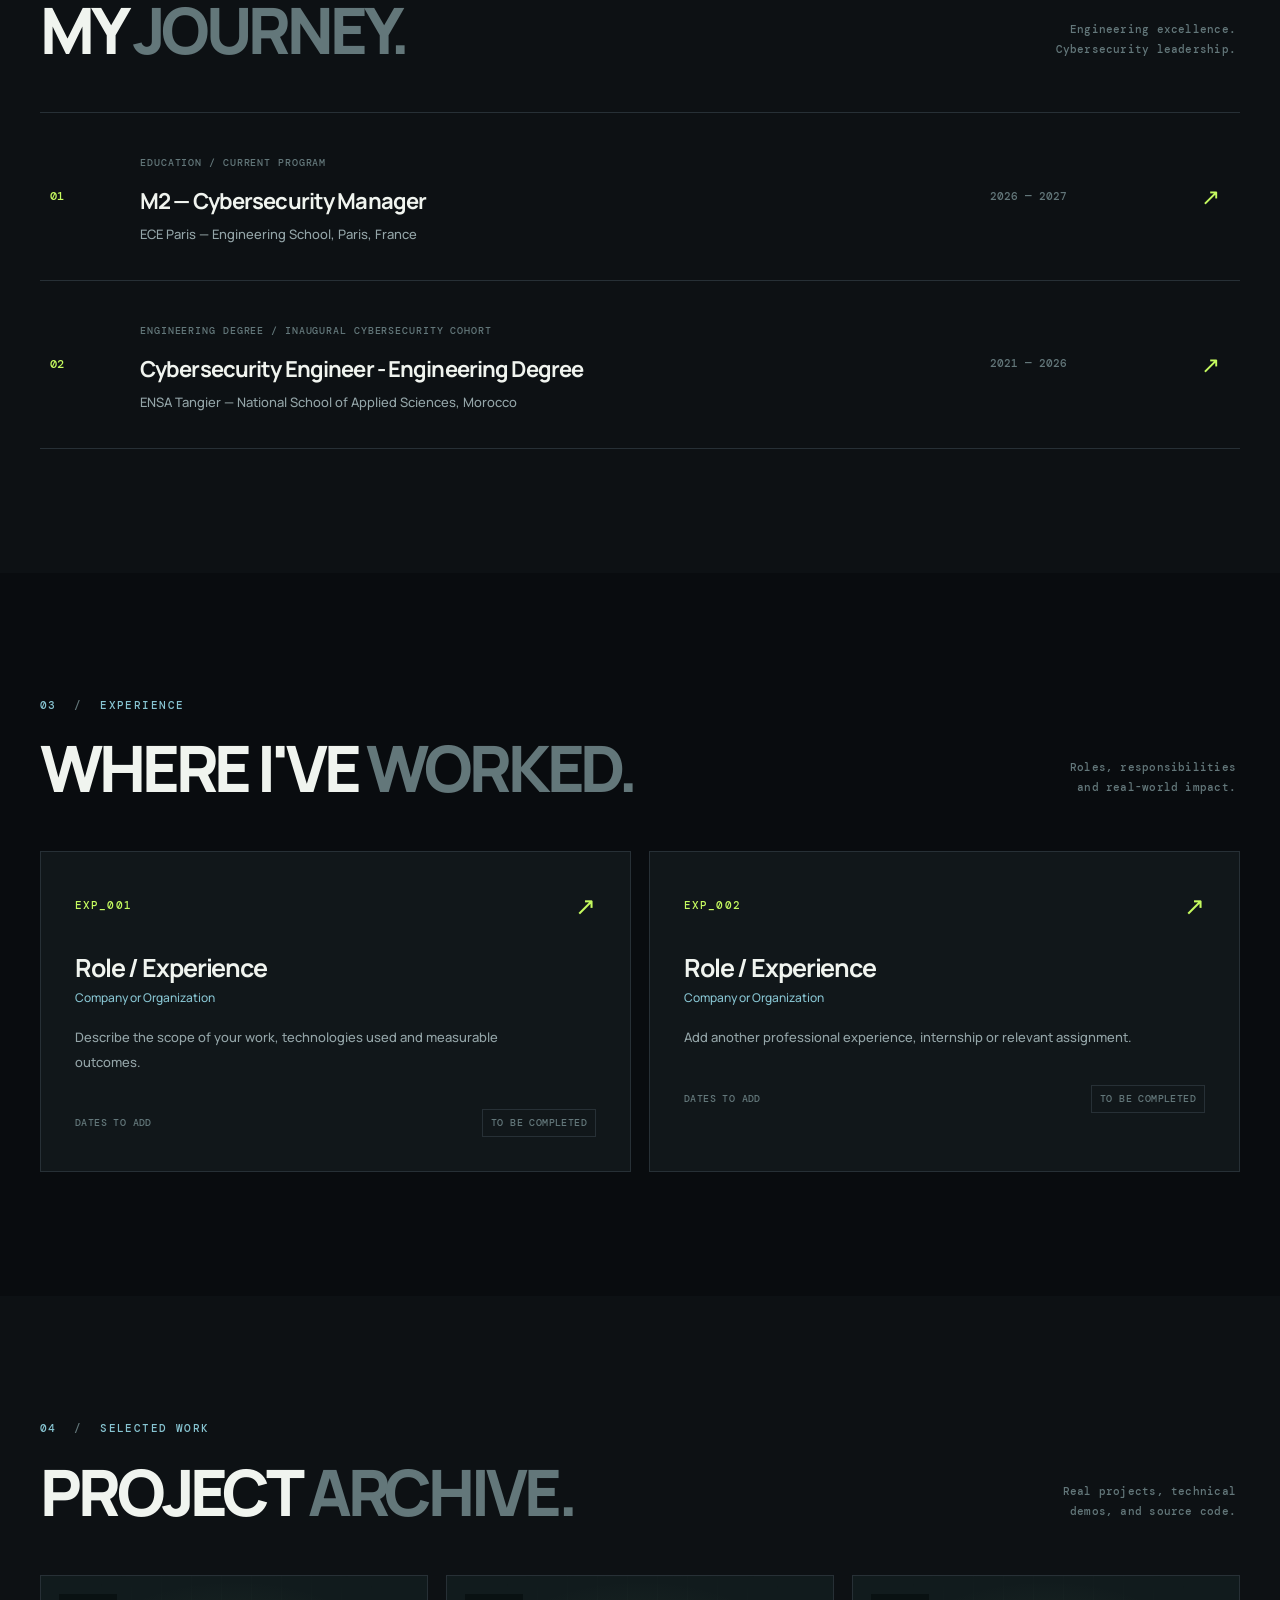
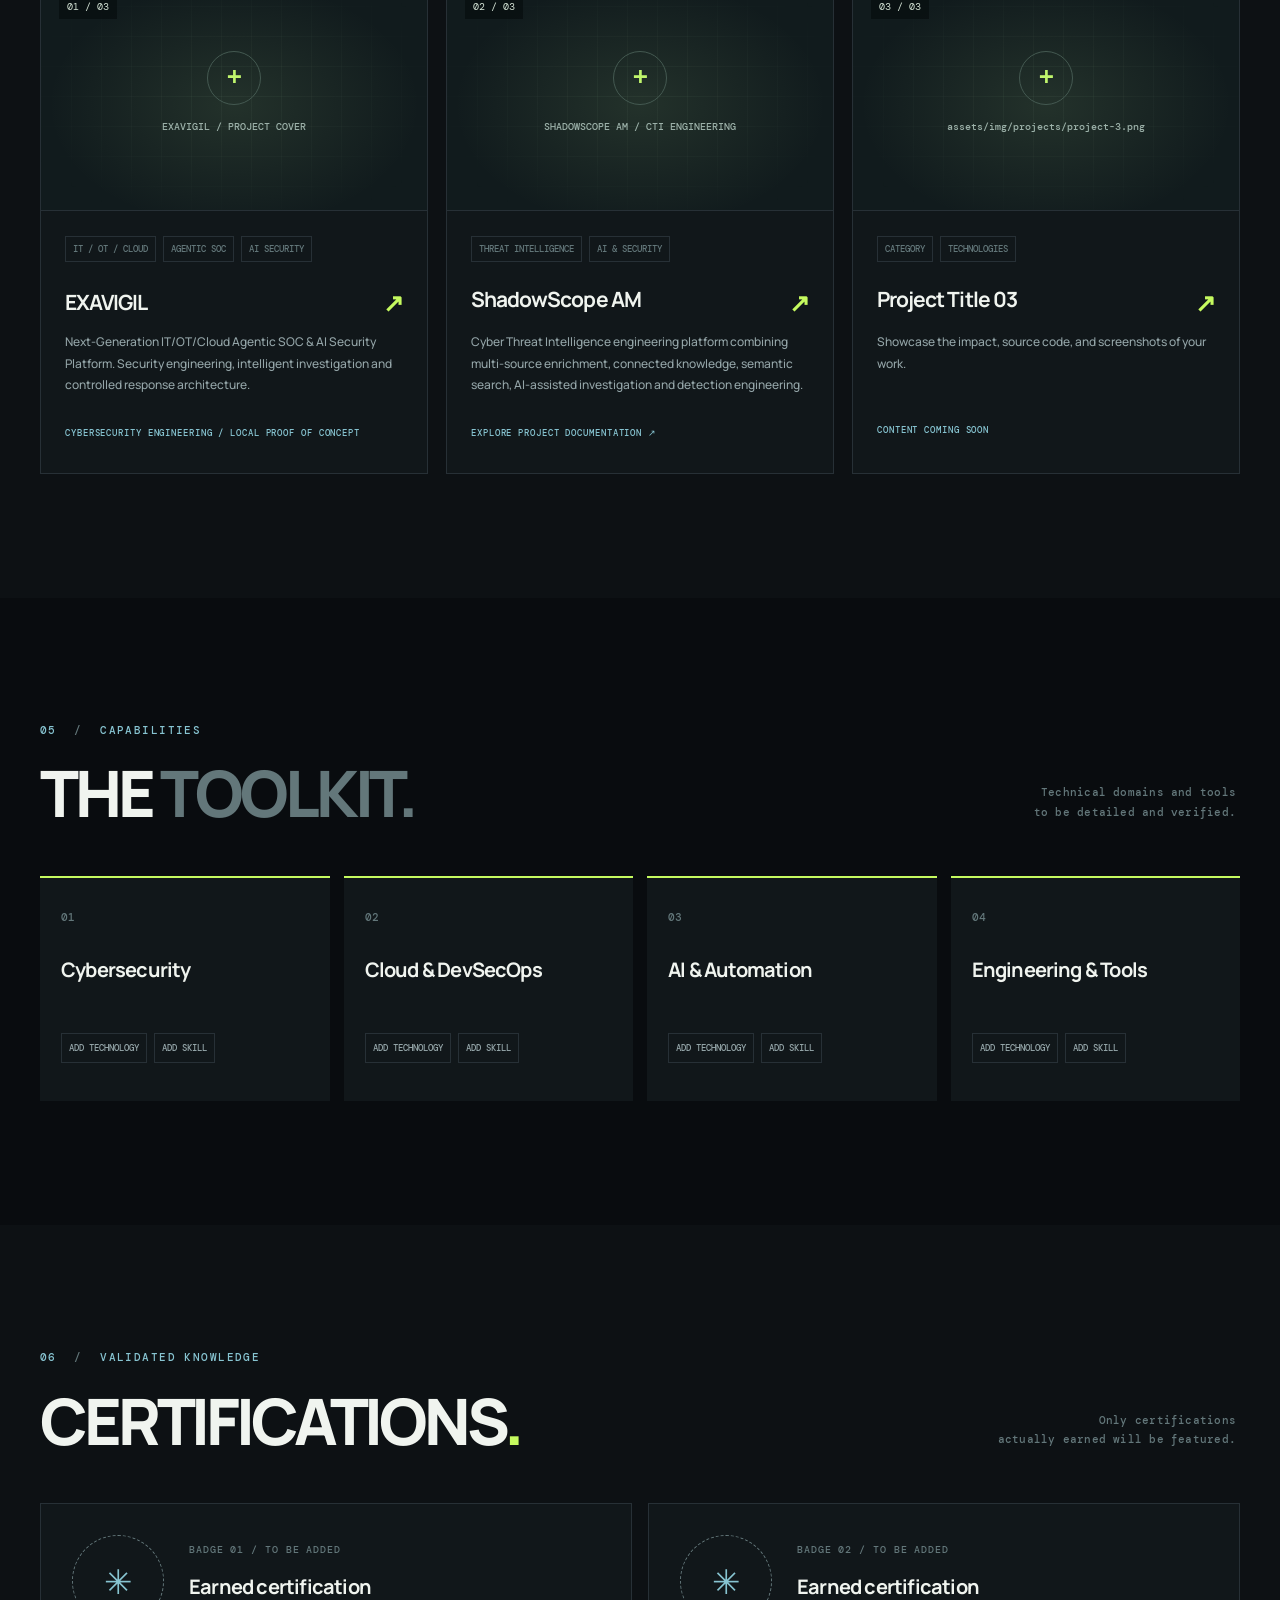
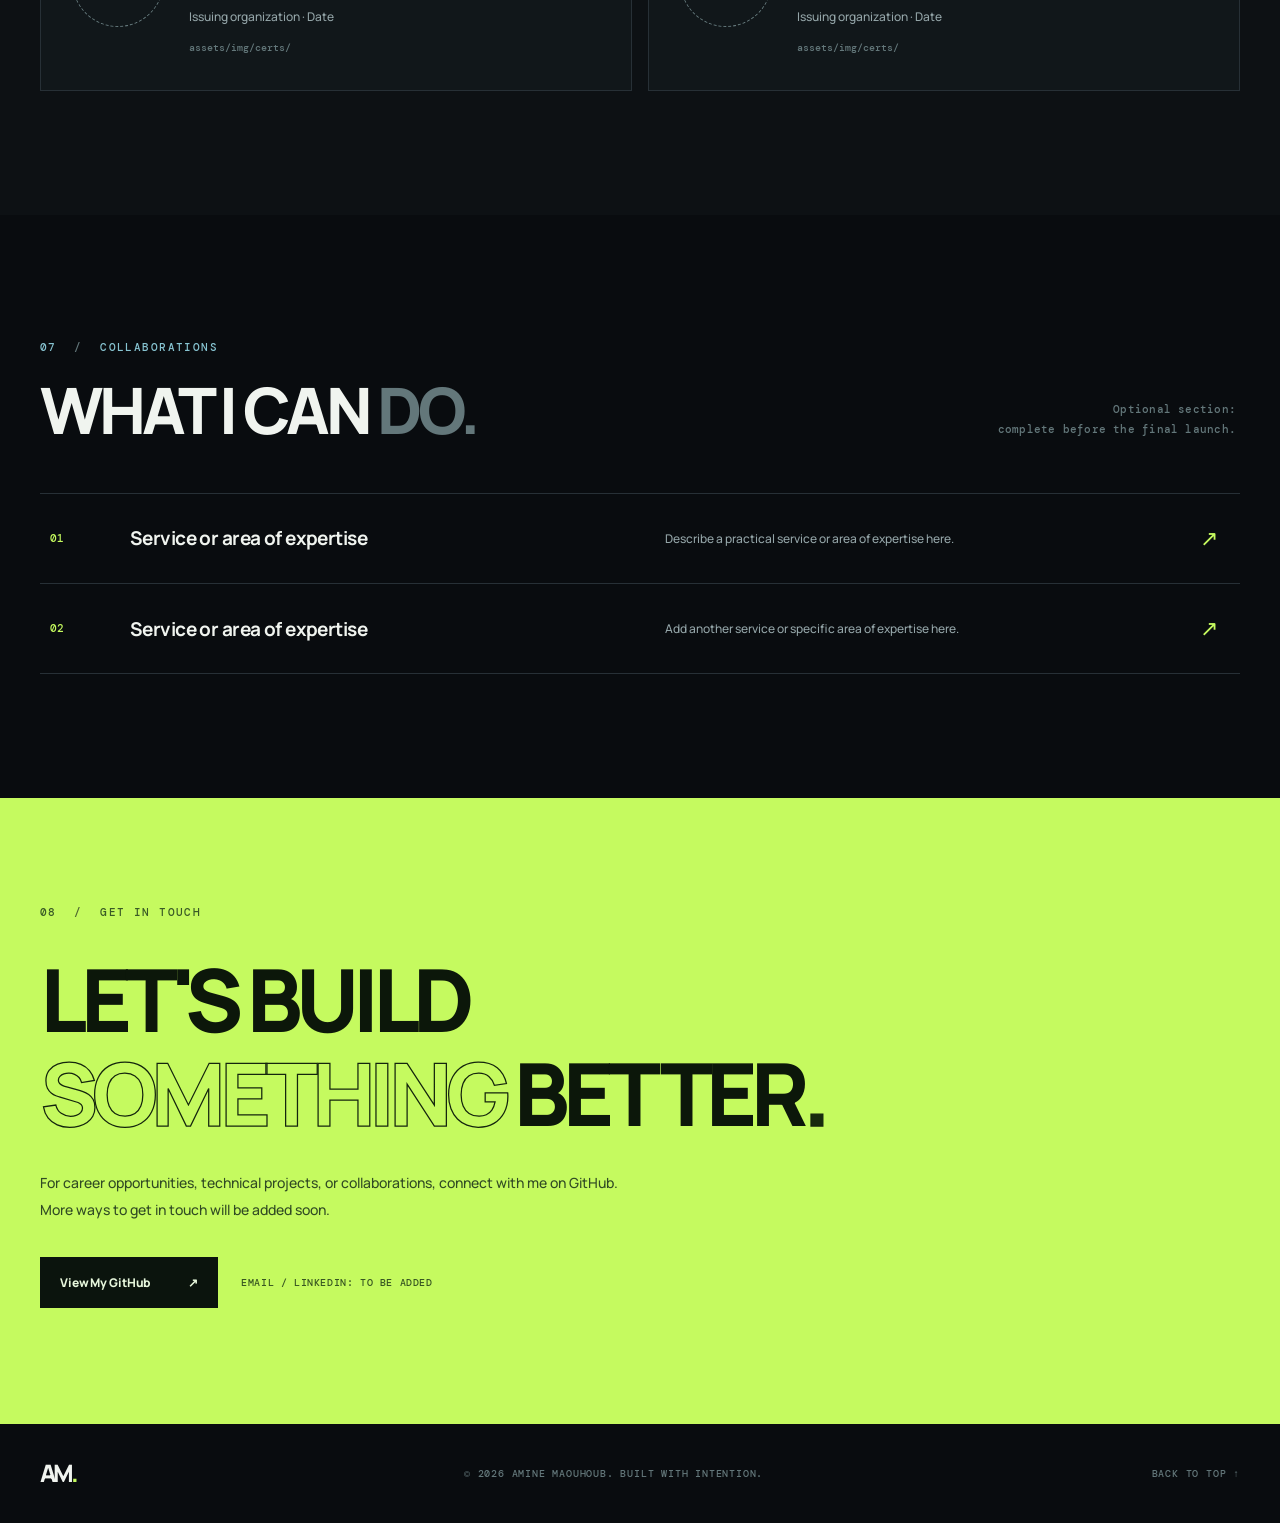
==== commit 6e2da1c7: "Update index.html" ====
--- a/index.html
+++ b/index.html
@@ -1342,55 +1342,78 @@
           
 
 
-          <!-- PROJECT 02 -->
-
-          <article class="project-card">
-
-            <div class="project-media">
-
-              <div class="project-gridline"></div>
-
-              <div class="project-placeholder">
-                <span class="placeholder-icon">+</span>
-                <span>assets/img/projects/project-2.png</span>
-              </div>
-
-              <img
-                src="assets/img/projects/project-2.png"
-                alt="Preview of project 2"
-                loading="lazy"
-                class="project-image"
-              >
-
-              <span class="project-number">02 / 03</span>
-
-            </div>
-
-            <div class="project-content">
-
-              <div class="project-tags">
-                <span>CATEGORY</span>
-                <span>TECHNOLOGIES</span>
-              </div>
-
-              <h3>
-                Project Title 02
-                <span aria-hidden="true">↗</span>
-              </h3>
-
-              <p>
-                Highlight an architecture,
-                live demo, or GitHub repository.
-              </p>
-
-              <span class="project-status">
-                CONTENT COMING SOON
-              </span>
-
-            </div>
-
-          </article>
-
+        
+<!-- ============================================================
+     PROJECT 02 — SHADOWSCOPE AM
+============================================================ -->
+
+<article class="project-card">
+
+  <a
+    class="ss-project-card-link"
+    href="projects/shadowscope-am.html"
+    aria-label="Explore the ShadowScope AM project"
+  >
+
+    <div class="project-media">
+
+      <div class="project-gridline"></div>
+
+      <div class="project-placeholder">
+
+        <span class="placeholder-icon">+</span>
+
+        <span>
+          SHADOWSCOPE AM / CTI ENGINEERING
+        </span>
+
+      </div>
+
+      <img
+        src="assets/img/projects/shadowscope-overview.png"
+        alt="ShadowScope AM Cyber Threat Intelligence architecture"
+        class="project-image"
+        loading="lazy"
+      >
+
+      <span class="project-number">
+        02 / 03
+      </span>
+
+    </div>
+
+
+    <div class="project-content">
+
+      <div class="project-tags">
+        <span>THREAT INTELLIGENCE</span>
+        <span>AI &amp; SECURITY</span>
+      </div>
+
+      <h3>
+        ShadowScope AM
+        <span aria-hidden="true">↗</span>
+      </h3>
+
+      <p>
+        Cyber Threat Intelligence engineering
+        platform combining multi-source enrichment,
+        connected knowledge, semantic search,
+        AI-assisted investigation and
+        detection engineering.
+      </p>
+
+      <span class="project-status">
+        EXPLORE PROJECT DOCUMENTATION ↗
+      </span>
+
+    </div>
+
+  </a>
+
+</article>
+
+          
 
           <!-- PROJECT 03 -->
 
--- a/assets/css/style.css
+++ b/assets/css/style.css
@@ -2536,3 +2536,42 @@
 
 }
 
+
+/* =========================================
+   EXAVIGIL — CLICKABLE PROJECT CARD
+========================================= */
+
+.exavigil-card-link {
+  display: block;
+  width: 100%;
+}
+
+.exavigil-project-title {
+  display: flex;
+  align-items: center;
+  justify-content: space-between;
+  gap: 16px;
+  width: 100%;
+  color: var(--text);
+  transition: color .2s ease;
+}
+
+.exavigil-project-title span {
+  color: var(--accent);
+  font-size: 25px;
+  transition: transform .25s ease;
+}
+
+.exavigil-project-title:hover {
+  color: var(--accent);
+}
+
+.project-card:hover .exavigil-project-title span {
+  transform: translate(3px, -3px);
+}
+
+.exavigil-card-link:focus-visible,
+.exavigil-project-title:focus-visible {
+  outline: 2px solid var(--accent);
+  outline-offset: 4px;
+}
